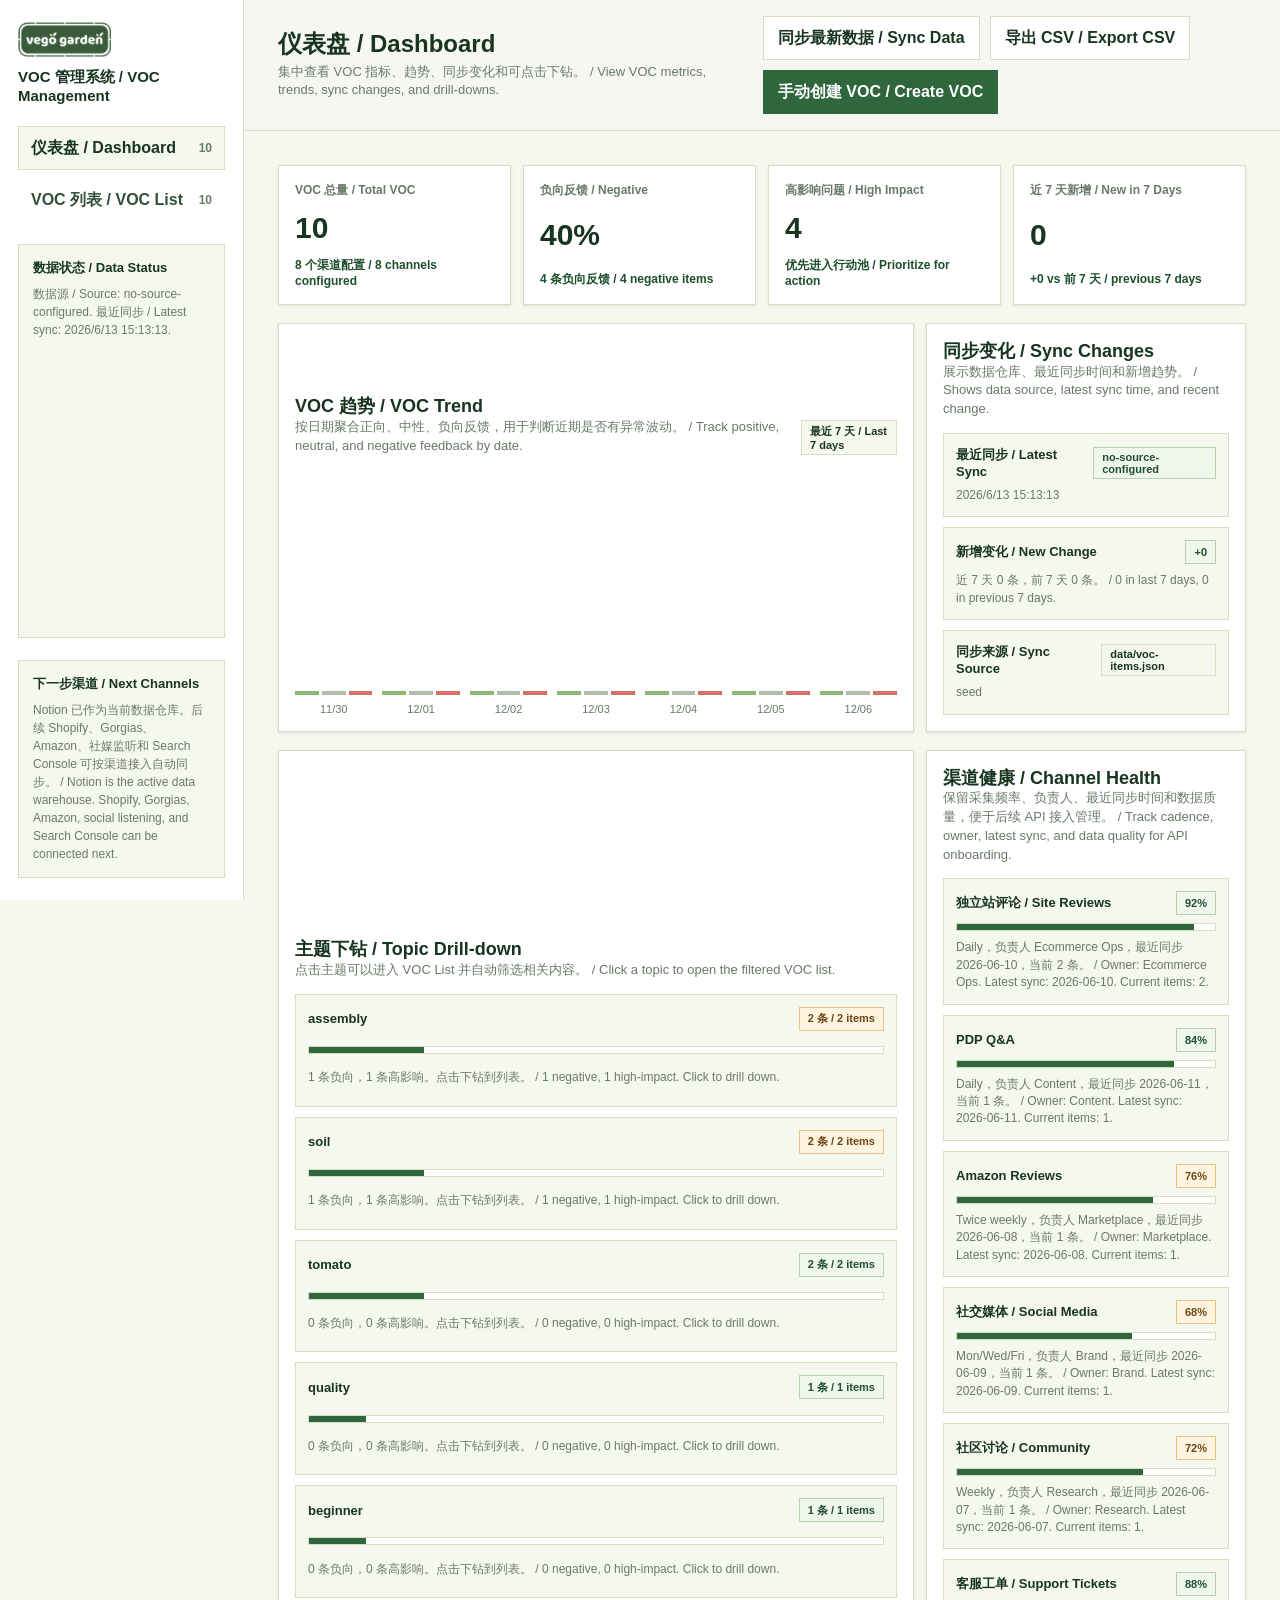
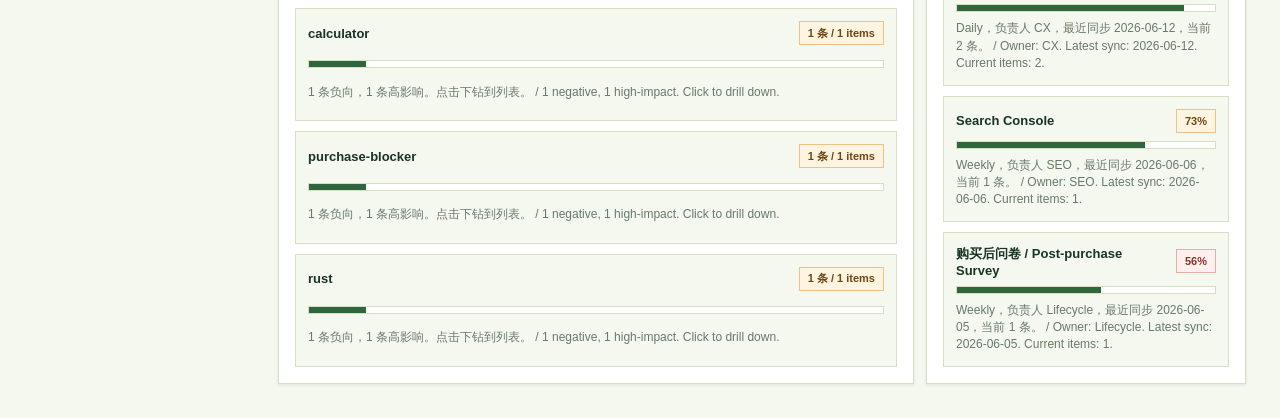
==== vego-voc-system.html @ fc0ae371 "Make VOC management page bilingual" ====
<!doctype html>
<html lang="zh-CN">
  <head>
    <meta charset="utf-8" />
    <meta name="viewport" content="width=device-width, initial-scale=1" />
    <title>VEGO VOC Management System</title>
    <style>
      :root {
        --bg: #f5f8ef;
        --surface: #ffffff;
        --surface-2: #f5f8ef;
        --ink: #17351f;
        --text: #31513a;
        --muted: #687a67;
        --line: #d9dec3;
        --green: #2f663b;
        --green-dark: #1e4f2d;
        --blue: #164d5d;
        --yellow: #ffd976;
        --red: #b84b3f;
        --orange: #ffad4f;
        --shadow-card: 0 1px 3px rgba(23, 53, 31, 0.1);
        --shadow-popover: 0 10px 24px rgba(23, 53, 31, 0.16);
        --focus: 0 0 0 3px rgba(47, 102, 59, 0.28);
      }

      * {
        box-sizing: border-box;
      }

      html {
        scroll-behavior: smooth;
      }

      body {
        margin: 0;
        background: var(--bg);
        color: var(--text);
        font-family: Manrope, Arial, "Helvetica Neue", sans-serif;
      }

      button,
      input,
      select,
      textarea {
        font: inherit;
      }

      button {
        cursor: pointer;
      }

      button:focus-visible,
      input:focus-visible,
      select:focus-visible,
      textarea:focus-visible {
        outline: none;
        box-shadow: var(--focus);
      }

      .app {
        min-height: 100vh;
        display: grid;
        grid-template-columns: 244px minmax(0, 1fr);
      }

      .sidebar {
        position: sticky;
        top: 0;
        height: 100vh;
        display: grid;
        grid-template-rows: auto auto 1fr auto;
        gap: 22px;
        padding: 22px 18px;
        background: var(--surface);
        border-right: 1px solid var(--line);
      }

      .brand {
        display: grid;
        gap: 10px;
      }

      .brand img {
        width: auto;
        max-width: 120px;
        height: auto;
        max-height: 36px;
      }

      .brand strong {
        color: var(--ink);
        font-size: 15px;
      }

      .nav {
        display: grid;
        gap: 8px;
      }

      .nav button {
        min-height: 44px;
        display: flex;
        align-items: center;
        justify-content: space-between;
        gap: 10px;
        padding: 0 12px;
        border: 1px solid transparent;
        background: transparent;
        color: var(--text);
        font-weight: 800;
        text-align: left;
        line-height: 1.2;
      }

      .nav button:hover,
      .nav button.active {
        border-color: var(--line);
        background: var(--surface-2);
        color: var(--ink);
      }

      .nav span {
        color: var(--muted);
        font-size: 12px;
      }

      .sidebar-note {
        padding: 14px;
        background: var(--surface-2);
        border: 1px solid var(--line);
      }

      .sidebar-note strong {
        display: block;
        margin-bottom: 8px;
        color: var(--ink);
        font-size: 13px;
      }

      .sidebar-note p {
        margin: 0;
        color: var(--muted);
        font-size: 12px;
        line-height: 1.5;
      }

      .main {
        min-width: 0;
        display: grid;
        grid-template-rows: auto 1fr;
      }

      .topbar {
        position: sticky;
        top: 0;
        z-index: 10;
        display: flex;
        align-items: center;
        justify-content: space-between;
        gap: 16px;
        padding: 16px clamp(18px, 3vw, 34px);
        background: rgba(246, 247, 242, 0.96);
        border-bottom: 1px solid var(--line);
      }

      .page-title {
        display: grid;
        gap: 4px;
      }

      h1,
      h2,
      h3,
      p {
        margin: 0;
      }

      h1 {
        color: var(--ink);
        font-size: 24px;
        line-height: 1.2;
      }

      h2 {
        color: var(--ink);
        font-size: 18px;
        line-height: 1.25;
      }

      h3 {
        color: var(--ink);
        font-size: 15px;
        line-height: 1.25;
      }

      .page-title p,
      .section-head p {
        color: var(--muted);
        font-size: 13px;
        line-height: 1.45;
      }

      .actions,
      .toolbar,
      .table-tools {
        display: flex;
        flex-wrap: wrap;
        align-items: center;
        gap: 10px;
      }

      .btn {
        min-height: 44px;
        padding: 0 14px;
        border: 1px solid var(--line);
        background: var(--surface);
        color: var(--ink);
        font-weight: 800;
        line-height: 1.2;
        text-align: center;
      }

      .btn.primary {
        border-color: var(--green);
        background: var(--green);
        color: #fff;
      }

      .btn.warn {
        border-color: #e2b453;
        background: var(--yellow);
        color: #3d3214;
      }

      .btn:hover {
        filter: brightness(0.98);
      }

      .btn:disabled {
        cursor: not-allowed;
        opacity: 0.58;
      }

      .content {
        min-width: 0;
        padding: clamp(18px, 3vw, 34px);
      }

      .view {
        display: none;
      }

      .view.active {
        display: grid;
        gap: 18px;
      }

      .section {
        display: grid;
        gap: 14px;
      }

      .section-head {
        display: flex;
        align-items: flex-end;
        justify-content: space-between;
        gap: 18px;
      }

      .metric-grid {
        display: grid;
        grid-template-columns: repeat(4, minmax(0, 1fr));
        gap: 12px;
      }

      .metric {
        min-height: 118px;
        display: grid;
        align-content: space-between;
        gap: 14px;
        padding: 16px;
        border: 1px solid var(--line);
        background: var(--surface);
        box-shadow: var(--shadow-card);
        text-align: left;
      }

      .metric:hover {
        border-color: #b7c9ad;
      }

      .metric span {
        color: var(--muted);
        font-size: 12px;
        font-weight: 800;
      }

      .metric strong {
        color: var(--ink);
        font-size: 30px;
        line-height: 1;
      }

      .metric em {
        color: var(--green-dark);
        font-size: 12px;
        font-style: normal;
        font-weight: 800;
      }

      .panel-grid {
        display: grid;
        grid-template-columns: minmax(0, 1.35fr) minmax(320px, 0.65fr);
        gap: 12px;
      }

      .panel,
      .table-panel,
      .form-panel {
        min-width: 0;
        border: 1px solid var(--line);
        background: var(--surface);
        box-shadow: var(--shadow-card);
      }

      .panel {
        display: grid;
        gap: 14px;
        padding: 16px;
      }

      .trend-chart {
        display: grid;
        grid-template-columns: repeat(7, minmax(0, 1fr));
        gap: 10px;
        align-items: end;
        min-height: 190px;
        padding-top: 8px;
      }

      .trend-day {
        display: grid;
        align-content: end;
        gap: 8px;
        min-width: 0;
      }

      .trend-bars {
        height: 132px;
        display: grid;
        grid-template-columns: repeat(3, minmax(0, 1fr));
        gap: 3px;
        align-items: end;
      }

      .trend-bars span {
        display: block;
        min-height: 4px;
        border: 1px solid rgba(0, 0, 0, 0.04);
      }

      .trend-bars .positive {
        background: #8dbc76;
      }

      .trend-bars .neutral {
        background: #b7c0b0;
      }

      .trend-bars .negative {
        background: #d77367;
      }

      .trend-day small {
        color: var(--muted);
        font-size: 11px;
        text-align: center;
      }

      .sync-list,
      .topic-list,
      .channel-list {
        display: grid;
        gap: 10px;
      }

      .list-row {
        display: grid;
        gap: 8px;
        width: 100%;
        padding: 12px;
        background: var(--surface-2);
        border: 1px solid var(--line);
        color: var(--text);
        text-align: left;
      }

      button.list-row:hover {
        border-color: #b9d2ae;
        background: #eef7ea;
      }

      .row-top {
        display: flex;
        align-items: center;
        justify-content: space-between;
        gap: 12px;
      }

      .row-top strong {
        color: var(--ink);
        font-size: 13px;
      }

      .list-row p {
        color: var(--muted);
        font-size: 12px;
        line-height: 1.45;
      }

      .bar {
        height: 8px;
        overflow: hidden;
        border: 1px solid var(--line);
        background: #fff;
      }

      .bar span {
        display: block;
        height: 100%;
        background: var(--green);
      }

      .badge,
      .tag {
        display: inline-flex;
        align-items: center;
        width: fit-content;
        min-height: 24px;
        padding: 3px 8px;
        border: 1px solid var(--line);
        background: var(--surface-2);
        color: var(--ink);
        font-size: 11px;
        font-weight: 800;
      }

      .badge.positive,
      .badge.good {
        border-color: #b9d2ae;
        background: #eff7eb;
        color: var(--green-dark);
      }

      .badge.neutral,
      .badge.medium {
        border-color: #d5d9ce;
        background: #f5f7f2;
        color: #526153;
      }

      .badge.negative,
      .badge.high,
      .badge.risk {
        border-color: #e1afa8;
        background: #fff0ed;
        color: #8b3028;
      }

      .badge.low {
        border-color: #bad3b4;
        background: #eff7eb;
        color: var(--green-dark);
      }

      .badge.warn {
        border-color: #edc286;
        background: #fff4df;
        color: #6c4614;
      }

      .filter-panel {
        display: grid;
        gap: 12px;
        padding: 14px;
        border: 1px solid var(--line);
        background: var(--surface);
        box-shadow: var(--shadow-card);
      }

      .filter-grid {
        display: grid;
        grid-template-columns: minmax(240px, 1.2fr) repeat(4, minmax(140px, 1fr));
        gap: 10px;
      }

      label {
        display: grid;
        gap: 6px;
        color: var(--ink);
        font-size: 12px;
        font-weight: 800;
      }

      input,
      select,
      textarea {
        width: 100%;
        min-height: 44px;
        padding: 9px 10px;
        border: 1px solid var(--line);
        background: var(--surface);
        color: var(--ink);
      }

      textarea {
        min-height: 110px;
        resize: vertical;
      }

      .table-panel {
        overflow: hidden;
      }

      .table-scroll {
        overflow-x: auto;
      }

      table {
        width: 100%;
        min-width: 1120px;
        border-collapse: collapse;
      }

      th,
      td {
        padding: 11px 12px;
        border-bottom: 1px solid var(--line);
        text-align: left;
        vertical-align: top;
        font-size: 13px;
      }

      th {
        position: sticky;
        top: 0;
        z-index: 1;
        background: var(--surface-2);
        color: var(--ink);
      }

      th button {
        min-height: 44px;
        padding: 0;
        border: 0;
        background: transparent;
        color: inherit;
        font-weight: 900;
        line-height: 1.2;
        text-align: left;
      }

      tbody tr:hover {
        background: #fbfcf8;
      }

      .quote-cell {
        max-width: 380px;
        line-height: 1.45;
      }

      .tag-list {
        display: flex;
        flex-wrap: wrap;
        gap: 5px;
      }

      .pagination {
        display: flex;
        justify-content: space-between;
        gap: 12px;
        padding: 12px;
        border-top: 1px solid var(--line);
      }

      .form-drawer {
        display: none;
      }

      .form-drawer.open {
        display: grid;
        gap: 12px;
      }

      .form-grid {
        display: grid;
        grid-template-columns: repeat(3, minmax(0, 1fr));
        gap: 10px;
      }

      .form-grid .wide {
        grid-column: 1 / -1;
      }

      .toast {
        position: fixed;
        right: 22px;
        bottom: 22px;
        z-index: 20;
        max-width: 360px;
        padding: 13px 15px;
        background: var(--ink);
        color: #fff;
        opacity: 0;
        pointer-events: none;
        transform: translateY(12px);
        transition: opacity 180ms ease, transform 180ms ease;
      }

      .toast.show {
        opacity: 1;
        transform: translateY(0);
      }

      @media (max-width: 1120px) {
        .app {
          grid-template-columns: 1fr;
        }

        .sidebar {
          position: static;
          height: auto;
          grid-template-rows: auto;
        }

        .nav {
          grid-template-columns: repeat(2, minmax(0, 1fr));
        }

        .metric-grid,
        .panel-grid,
        .filter-grid,
        .form-grid {
          grid-template-columns: repeat(2, minmax(0, 1fr));
        }
      }

      @media (max-width: 700px) {
        .topbar,
        .section-head,
        .pagination {
          align-items: stretch;
          flex-direction: column;
        }

        .metric-grid,
        .panel-grid,
        .filter-grid,
        .form-grid {
          grid-template-columns: 1fr;
        }

        .trend-chart {
          grid-template-columns: repeat(4, minmax(0, 1fr));
        }
      }

      @media (prefers-reduced-motion: reduce) {
        *,
        *::before,
        *::after {
          scroll-behavior: auto !important;
          transition-duration: 0.01ms !important;
          animation-duration: 0.01ms !important;
        }
      }
    </style>
  </head>
  <body>
    <main class="app">
      <aside class="sidebar" aria-label="VOC navigation">
        <div class="brand">
          <img src="assets/logo.png" alt="VEGO Garden" />
          <strong>VOC 管理系统 / VOC Management</strong>
        </div>
        <nav class="nav">
          <button class="active" type="button" data-route="dashboard">仪表盘 / Dashboard <span id="navDashboardCount">0</span></button>
          <button type="button" data-route="list">VOC 列表 / VOC List <span id="navListCount">0</span></button>
        </nav>
        <div class="sidebar-note">
          <strong>数据状态 / Data Status</strong>
          <p id="sideDataStatus">正在读取线上 VOC 数据库 / Loading live VOC database.</p>
        </div>
        <div class="sidebar-note">
          <strong>下一步渠道 / Next Channels</strong>
          <p>Notion 已作为当前数据仓库。后续 Shopify、Gorgias、Amazon、社媒监听和 Search Console 可按渠道接入自动同步。 / Notion is the active data warehouse. Shopify, Gorgias, Amazon, social listening, and Search Console can be connected next.</p>
        </div>
      </aside>

      <div class="main">
        <header class="topbar">
          <div class="page-title">
            <h1 id="pageTitle">Dashboard</h1>
            <p id="pageSubtitle">集中查看 VOC 指标、趋势、同步变化和可点击下钻。 / View VOC metrics, trends, sync changes, and drill-downs.</p>
          </div>
          <div class="actions">
            <button class="btn" id="refreshBtn" type="button">同步最新数据 / Sync Data</button>
            <button class="btn" id="exportBtn" type="button">导出 CSV / Export CSV</button>
            <button class="btn primary" id="openCreateBtn" type="button">手动创建 VOC / Create VOC</button>
          </div>
        </header>

        <div class="content">
          <section class="view active" id="dashboardView">
            <section class="section">
              <div class="metric-grid">
                <button class="metric" type="button" data-drill="all">
                  <span>VOC 总量 / Total VOC</span>
                  <strong id="metricTotal">0</strong>
                  <em id="metricTotalChange">同步中 / Syncing</em>
                </button>
                <button class="metric" type="button" data-drill="negative">
                  <span>负向反馈 / Negative</span>
                  <strong id="metricNegative">0%</strong>
                  <em id="metricNegativeChange">点击查看负向 VOC / Drill into negative items</em>
                </button>
                <button class="metric" type="button" data-drill="high">
                  <span>高影响问题 / High Impact</span>
                  <strong id="metricHigh">0</strong>
                  <em>优先进入行动池 / Prioritize for action</em>
                </button>
                <button class="metric" type="button" data-drill="new">
                  <span>近 7 天新增 / New in 7 Days</span>
                  <strong id="metricNew">0</strong>
                  <em id="metricNewChange">对比前 7 天 / vs previous 7 days</em>
                </button>
              </div>
            </section>

            <section class="section">
              <div class="panel-grid">
                <div class="panel">
                  <div class="section-head">
                    <div>
                      <h2>VOC 趋势 / VOC Trend</h2>
                      <p>按日期聚合正向、中性、负向反馈，用于判断近期是否有异常波动。 / Track positive, neutral, and negative feedback by date.</p>
                    </div>
                    <span class="badge" id="trendWindowLabel">最近 7 天 / Last 7 days</span>
                  </div>
                  <div class="trend-chart" id="trendChart"></div>
                </div>
                <div class="panel">
                  <div class="section-head">
                    <div>
                      <h2>同步变化 / Sync Changes</h2>
                      <p>展示数据仓库、最近同步时间和新增趋势。 / Shows data source, latest sync time, and recent change.</p>
                    </div>
                  </div>
                  <div class="sync-list" id="syncList"></div>
                </div>
              </div>
            </section>

            <section class="section">
              <div class="panel-grid">
                <div class="panel">
                  <div class="section-head">
                    <div>
                      <h2>主题下钻 / Topic Drill-down</h2>
                      <p>点击主题可以进入 VOC List 并自动筛选相关内容。 / Click a topic to open the filtered VOC list.</p>
                    </div>
                  </div>
                  <div class="topic-list" id="topicList"></div>
                </div>
                <div class="panel">
                  <div class="section-head">
                    <div>
                      <h2>渠道健康 / Channel Health</h2>
                      <p>保留采集频率、负责人、最近同步时间和数据质量，便于后续 API 接入管理。 / Track cadence, owner, latest sync, and data quality for API onboarding.</p>
                    </div>
                  </div>
                  <div class="channel-list" id="channelList"></div>
                </div>
              </div>
            </section>
          </section>

          <section class="view" id="listView">
            <section class="section">
              <div class="filter-panel">
                <div class="section-head">
                  <div>
                    <h2>VOC 信息列表 / VOC List</h2>
                    <p>默认按时间从新到旧排序。表头可排序，筛选和搜索会即时更新结果。 / Defaults to newest first. Table headers, filters, and search update results instantly.</p>
                  </div>
                  <div class="table-tools">
                    <button class="btn" id="clearFiltersBtn" type="button">清空筛选 / Clear Filters</button>
                    <button class="btn primary" id="openCreateBtnList" type="button">手动创建 VOC / Create VOC</button>
                  </div>
                </div>
                <div class="filter-grid">
                  <label>
                    搜索 / Search
                    <input id="searchInput" type="search" placeholder="搜索标题、原声、标签、建议动作 / Search title, quote, tags, action" />
                  </label>
                  <label>
                    渠道 / Channel
                    <select id="sourceFilter"></select>
                  </label>
                  <label>
                    情绪 / Sentiment
                    <select id="sentimentFilter">
                      <option value="all">全部情绪 / All sentiment</option>
                      <option value="positive">正向 / Positive</option>
                      <option value="neutral">中性 / Neutral</option>
                      <option value="negative">负向 / Negative</option>
                    </select>
                  </label>
                  <label>
                    影响 / Impact
                    <select id="impactFilter">
                      <option value="all">全部影响 / All impact</option>
                      <option value="high">高 / High</option>
                      <option value="medium">中 / Medium</option>
                      <option value="low">低 / Low</option>
                    </select>
                  </label>
                  <label>
                    标签 / Tag
                    <select id="tagFilter">
                      <option value="all">全部标签 / All tags</option>
                    </select>
                  </label>
                </div>
              </div>
            </section>

            <section class="form-drawer" id="createDrawer">
              <form class="form-panel panel" id="createForm">
                <div class="section-head">
                  <div>
                    <h2>手动创建 VOC / Create VOC</h2>
                    <p>用于补充客服口头反馈、线下活动观察或暂未接 API 的渠道。当前会先保存在浏览器列表中。 / Use this for support notes, offline observations, or channels without APIs. Items are saved locally first.</p>
                  </div>
                  <button class="btn" id="closeCreateBtn" type="button">收起 / Collapse</button>
                </div>
                <div class="form-grid">
                  <label>
                    标题 / Title
                    <input id="manualTitle" required placeholder="例如：土壤用量不清楚 / Soil volume is unclear" />
                  </label>
                  <label>
                    渠道 / Channel
                    <select id="manualSource" required></select>
                  </label>
                  <label>
                    日期 / Date
                    <input id="manualDate" type="date" required />
                  </label>
                  <label>
                    情绪 / Sentiment
                    <select id="manualSentiment" required>
                      <option value="negative">负向 / Negative</option>
                      <option value="neutral">中性 / Neutral</option>
                      <option value="positive">正向 / Positive</option>
                    </select>
                  </label>
                  <label>
                    影响 / Impact
                    <select id="manualImpact" required>
                      <option value="high">高 / High</option>
                      <option value="medium">中 / Medium</option>
                      <option value="low">低 / Low</option>
                    </select>
                  </label>
                  <label>
                    标签 / Tags
                    <input id="manualTags" required placeholder="soil, calculator, purchase-blocker" />
                  </label>
                  <label class="wide">
                    用户原声 / User Voice
                    <textarea id="manualQuote" required placeholder="粘贴或概括一条 VOC / Paste or summarize one VOC"></textarea>
                  </label>
                  <label class="wide">
                    建议动作 / Recommended Action
                    <input id="manualAction" placeholder="例如：在 PDP 增加土壤袋数计算器 / Add soil bag calculator to PDP" />
                  </label>
                </div>
                <div class="actions">
                  <button class="btn primary" type="submit">保存 VOC / Save VOC</button>
                </div>
              </form>
            </section>

            <section class="table-panel">
              <div class="table-scroll">
                <table>
                  <thead>
                    <tr>
                      <th><button type="button" data-sort="date">日期 / Date <span id="sortDate"></span></button></th>
                      <th><button type="button" data-sort="source">渠道 / Channel <span id="sortSource"></span></button></th>
                      <th><button type="button" data-sort="sentiment">情绪 / Sentiment <span id="sortSentiment"></span></button></th>
                      <th><button type="button" data-sort="impact">影响 / Impact <span id="sortImpact"></span></button></th>
                      <th><button type="button" data-sort="title">标题 / Title <span id="sortTitle"></span></button></th>
                      <th>用户原声 / User Voice</th>
                      <th>标签 / Tags</th>
                      <th>建议动作 / Recommended Action</th>
                    </tr>
                  </thead>
                  <tbody id="vocTableBody"></tbody>
                </table>
              </div>
              <div class="pagination">
                <span id="tableSummary">0 条 VOC</span>
                <div class="actions">
                  <button class="btn" id="prevPageBtn" type="button">上一页 / Previous</button>
                  <button class="btn" id="nextPageBtn" type="button">下一页 / Next</button>
                </div>
              </div>
            </section>
          </section>
        </div>
      </div>
    </main>

    <div class="toast" id="toast" role="status" aria-live="polite"></div>

    <script>
      const sourceConfig = [
        { id: "site-reviews", name: "独立站评论 / Site Reviews", type: "Owned", cadence: "Daily", owner: "Ecommerce Ops", quality: 92 },
        { id: "site-qa", name: "PDP Q&A", type: "Owned", cadence: "Daily", owner: "Content", quality: 84 },
        { id: "amazon", name: "Amazon Reviews", type: "Marketplace", cadence: "Twice weekly", owner: "Marketplace", quality: 76 },
        { id: "social", name: "社交媒体 / Social Media", type: "Social", cadence: "Mon/Wed/Fri", owner: "Brand", quality: 68 },
        { id: "community", name: "社区讨论 / Community", type: "Social", cadence: "Weekly", owner: "Research", quality: 72 },
        { id: "support", name: "客服工单 / Support Tickets", type: "Support", cadence: "Daily", owner: "CX", quality: 88 },
        { id: "search-console", name: "Search Console", type: "Search", cadence: "Weekly", owner: "SEO", quality: 73 },
        { id: "post-purchase", name: "购买后问卷 / Post-purchase Survey", type: "Owned", cadence: "Weekly", owner: "Lifecycle", quality: 56 },
      ];

      const defaultVoices = [
        {
          source: "site-reviews",
          sentiment: "positive",
          impact: "medium",
          tags: ["assembly", "quality", "beginner"],
          title: "First raised bed felt approachable",
          quote: "I was nervous about assembling a metal bed, but the panels lined up well and it felt like a good first vegetable garden kit.",
          date: "2026-06-10",
          recommendedAction: "Use this as confidence-building PDP proof."
        },
        {
          source: "site-qa",
          sentiment: "negative",
          impact: "high",
          tags: ["soil", "calculator", "purchase-blocker"],
          title: "Soil volume unclear before checkout",
          quote: "How many bags of soil do I need for the 9-in-1 rectangle? I do not want to buy the bed and then guess at the garden center.",
          date: "2026-06-11",
          recommendedAction: "Add soil volume calculator to PDP."
        },
      ];

      const state = {
        route: "dashboard",
        voices: loadStoredVoices(),
        dataMeta: { mode: "sample", generatedAt: null, sources: [], endpoint: "" },
        filters: { search: "", source: "all", sentiment: "all", impact: "all", tag: "all" },
        sort: { key: "date", direction: "desc" },
        page: 1,
        pageSize: 12,
      };

      function $(id) {
        return document.getElementById(id);
      }

      function loadStoredVoices() {
        try {
          const stored = localStorage.getItem("vegoVocManualItems");
          const manualItems = stored ? JSON.parse(stored) : [];
          return [...manualItems, ...defaultVoices];
        } catch {
          return defaultVoices;
        }
      }

      function saveManualItems(items) {
        localStorage.setItem("vegoVocManualItems", JSON.stringify(items));
      }

      async function loadRuntimeConfig() {
        try {
          const response = await fetch(`data/runtime-config.json?ts=${Date.now()}`, { cache: "no-store" });
          if (!response.ok) return {};
          return response.json();
        } catch {
          return {};
        }
      }

      function normalizeVoice(voice) {
        const source = sourceConfig.some((item) => item.id === voice.source) ? voice.source : "community";
        const sentiment = ["positive", "neutral", "negative"].includes(voice.sentiment) ? voice.sentiment : "neutral";
        const impact = ["low", "medium", "high"].includes(voice.impact) ? voice.impact : sentiment === "negative" ? "high" : "medium";
        return {
          source,
          sentiment,
          impact,
          tags: Array.isArray(voice.tags) && voice.tags.length ? voice.tags : ["unclassified"],
          title: voice.title || "VOC item",
          quote: voice.quote || voice.text || voice.comment || "",
          date: String(voice.date || new Date().toISOString().slice(0, 10)).slice(0, 10),
          sourceUrl: voice.sourceUrl || "",
          status: voice.status || "new",
          recommendedAction: voice.recommendedAction || "",
          manual: Boolean(voice.manual),
        };
      }

      async function loadRemoteVocData({ silent = false } = {}) {
        const config = await loadRuntimeConfig();
        const endpoints = [config.vocApiEndpoint || "/api/notion-voc", "data/voc-items.json"].filter(Boolean);
        let response;
        let endpoint;
        let lastError;

        for (const candidate of endpoints) {
          try {
            const separator = candidate.includes("?") ? "&" : "?";
            response = await fetch(`${candidate}${separator}ts=${Date.now()}`, { cache: "no-store" });
            if (response.ok) {
              endpoint = candidate;
              break;
            }
            lastError = new Error(`VOC data request failed: ${response.status}`);
          } catch (error) {
            lastError = error;
          }
        }

        if (!response || !response.ok) throw lastError || new Error("VOC data request failed.");
        const payload = await response.json();
        const remoteItems = Array.isArray(payload) ? payload : payload.items;
        if (!Array.isArray(remoteItems)) throw new Error("VOC payload has no items.");

        const manualItems = getManualItems();
        state.voices = [...manualItems, ...remoteItems.map(normalizeVoice).filter((voice) => voice.quote)];
        state.dataMeta = {
          mode: payload.mode || "notion-api",
          generatedAt: payload.generatedAt || new Date().toISOString(),
          sources: Array.isArray(payload.sources) ? payload.sources : [],
          endpoint,
        };
        renderAll();
        if (!silent) showToast(`已同步 ${state.voices.length} 条 VOC / Synced ${state.voices.length} VOC items.`);
      }

      function getManualItems() {
        try {
          return JSON.parse(localStorage.getItem("vegoVocManualItems") || "[]").map(normalizeVoice);
        } catch {
          return [];
        }
      }

      function sourceById(id) {
        return sourceConfig.find((source) => source.id === id) || { id, name: id, type: "Other", cadence: "Manual", owner: "Unassigned", quality: 50 };
      }

      function titleCase(value) {
        return String(value || "").charAt(0).toUpperCase() + String(value || "").slice(1);
      }

      function formatDate(value) {
        if (!value) return "";
        const date = new Date(`${value}T00:00:00`);
        if (Number.isNaN(date.getTime())) return value;
        return date.toLocaleDateString("zh-CN", { month: "2-digit", day: "2-digit" });
      }

      function daysAgo(days) {
        const date = new Date();
        date.setDate(date.getDate() - days);
        return date.toISOString().slice(0, 10);
      }

      function showToast(message) {
        const toast = $("toast");
        toast.textContent = message;
        toast.classList.add("show");
        window.setTimeout(() => toast.classList.remove("show"), 2600);
      }

      function setRoute(route) {
        state.route = route;
        document.querySelectorAll(".view").forEach((view) => view.classList.remove("active"));
        document.querySelectorAll(".nav button").forEach((button) => button.classList.toggle("active", button.dataset.route === route));
        $(`${route}View`).classList.add("active");
        $("pageTitle").textContent = route === "dashboard" ? "仪表盘 / Dashboard" : "VOC 列表 / VOC List";
        $("pageSubtitle").textContent = route === "dashboard"
          ? "集中查看 VOC 指标、趋势、同步变化和可点击下钻。 / View VOC metrics, trends, sync changes, and drill-downs."
          : "收录所有 VOC 信息，支持筛选、排序、搜索和手动创建。 / Review all VOC items with filters, sorting, search, and manual creation.";
        window.location.hash = route;
      }

      function filteredVoices() {
        const term = state.filters.search.trim().toLowerCase();
        return state.voices.filter((voice) => {
          const source = sourceById(voice.source);
          const text = `${voice.date} ${voice.title} ${voice.quote} ${voice.tags.join(" ")} ${source.name} ${voice.recommendedAction}`.toLowerCase();
          return (!term || text.includes(term))
            && (state.filters.source === "all" || voice.source === state.filters.source)
            && (state.filters.sentiment === "all" || voice.sentiment === state.filters.sentiment)
            && (state.filters.impact === "all" || voice.impact === state.filters.impact)
            && (state.filters.tag === "all" || voice.tags.includes(state.filters.tag));
        });
      }

      function sortedVoices(items) {
        const direction = state.sort.direction === "asc" ? 1 : -1;
        return [...items].sort((a, b) => {
          const key = state.sort.key;
          const aValue = key === "source" ? sourceById(a.source).name : a[key] || "";
          const bValue = key === "source" ? sourceById(b.source).name : b[key] || "";
          return String(aValue).localeCompare(String(bValue)) * direction;
        });
      }

      function getTagCounts(items = state.voices) {
        const counts = new Map();
        items.forEach((voice) => voice.tags.forEach((tag) => counts.set(tag, (counts.get(tag) || 0) + 1)));
        return [...counts.entries()].sort((a, b) => b[1] - a[1]);
      }

      function getDateRangeCounts() {
        const today = daysAgo(0);
        const last7Start = daysAgo(6);
        const previousStart = daysAgo(13);
        const last7 = state.voices.filter((voice) => voice.date >= last7Start && voice.date <= today).length;
        const previous7 = state.voices.filter((voice) => voice.date >= previousStart && voice.date < last7Start).length;
        return { last7, previous7, delta: last7 - previous7 };
      }

      function renderMetrics() {
        const total = state.voices.length;
        const negative = state.voices.filter((voice) => voice.sentiment === "negative").length;
        const high = state.voices.filter((voice) => voice.impact === "high").length;
        const { last7, previous7, delta } = getDateRangeCounts();
        const negativeRate = Math.round((negative / Math.max(1, total)) * 100);

        $("metricTotal").textContent = total;
        $("metricTotalChange").textContent = `${sourceConfig.length} 个渠道配置 / ${sourceConfig.length} channels configured`;
        $("metricNegative").textContent = `${negativeRate}%`;
        $("metricNegativeChange").textContent = `${negative} 条负向反馈 / ${negative} negative items`;
        $("metricHigh").textContent = high;
        $("metricNew").textContent = last7;
        $("metricNewChange").textContent = `${delta >= 0 ? "+" : ""}${delta} vs 前 7 天 / previous 7 days`;
        $("navDashboardCount").textContent = total;
        $("navListCount").textContent = total;
      }

      function renderTrendChart() {
        const days = Array.from({ length: 7 }, (_, index) => daysAgo(6 - index));
        const max = Math.max(1, ...days.map((day) => state.voices.filter((voice) => voice.date === day).length));
        $("trendChart").innerHTML = days.map((day) => {
          const voices = state.voices.filter((voice) => voice.date === day);
          const positive = voices.filter((voice) => voice.sentiment === "positive").length;
          const neutral = voices.filter((voice) => voice.sentiment === "neutral").length;
          const negative = voices.filter((voice) => voice.sentiment === "negative").length;
          const height = (count) => `${Math.max(count ? 8 : 0, Math.round((count / max) * 122))}px`;
          return `
            <div class="trend-day" title="${day}: ${voices.length} 条 / ${voices.length} items">
              <div class="trend-bars">
                <span class="positive" style="height:${height(positive)}"></span>
                <span class="neutral" style="height:${height(neutral)}"></span>
                <span class="negative" style="height:${height(negative)}"></span>
              </div>
              <small>${formatDate(day)}</small>
            </div>
          `;
        }).join("");
      }

      function renderSyncList() {
        const generated = state.dataMeta.generatedAt ? new Date(state.dataMeta.generatedAt).toLocaleString("zh-CN") : "尚未同步 / Not synced";
        const sourceLabel = state.dataMeta.mode === "notion-api" ? "Notion VOC Database" : state.dataMeta.mode;
        const { last7, previous7, delta } = getDateRangeCounts();
        $("sideDataStatus").textContent = `数据源 / Source: ${sourceLabel}. 最近同步 / Latest sync: ${generated}.`;
        $("syncList").innerHTML = `
          <div class="list-row">
            <div class="row-top"><strong>最近同步 / Latest Sync</strong><span class="badge good">${sourceLabel}</span></div>
            <p>${generated}</p>
          </div>
          <div class="list-row">
            <div class="row-top"><strong>新增变化 / New Change</strong><span class="badge ${delta >= 0 ? "good" : "warn"}">${delta >= 0 ? "+" : ""}${delta}</span></div>
            <p>近 7 天 ${last7} 条，前 7 天 ${previous7} 条。 / ${last7} in last 7 days, ${previous7} in previous 7 days.</p>
          </div>
          <div class="list-row">
            <div class="row-top"><strong>同步来源 / Sync Source</strong><span class="badge">${state.dataMeta.endpoint || "fallback"}</span></div>
            <p>${state.dataMeta.sources.length ? state.dataMeta.sources.join(", ") : "当前从线上 API 或本地 JSON 回退读取。 / Reading from live API or local JSON fallback."}</p>
          </div>
        `;
      }

      function renderTopics() {
        const topTags = getTagCounts().slice(0, 8);
        $("topicList").innerHTML = topTags.map(([tag, count]) => {
          const related = state.voices.filter((voice) => voice.tags.includes(tag));
          const negative = related.filter((voice) => voice.sentiment === "negative").length;
          const high = related.filter((voice) => voice.impact === "high").length;
          const percent = Math.round((count / Math.max(1, state.voices.length)) * 100);
          return `
            <button class="list-row" type="button" data-topic="${tag}">
              <div class="row-top">
                <strong>${tag}</strong>
                <span class="badge ${negative ? "warn" : "good"}">${count} 条 / ${count} items</span>
              </div>
              <div class="bar"><span style="width:${Math.max(8, percent)}%"></span></div>
              <p>${negative} 条负向，${high} 条高影响。点击下钻到列表。 / ${negative} negative, ${high} high-impact. Click to drill down.</p>
            </button>
          `;
        }).join("") || `<div class="list-row"><p>暂无主题数据。 / No topic data yet.</p></div>`;
      }

      function renderChannels() {
        $("channelList").innerHTML = sourceConfig.map((source) => {
          const items = state.voices.filter((voice) => voice.source === source.id);
          const lastDate = items.map((item) => item.date).sort().at(-1) || "暂无 / None";
          return `
            <button class="list-row" type="button" data-source="${source.id}">
              <div class="row-top">
                <strong>${source.name}</strong>
                <span class="badge ${source.quality >= 80 ? "good" : source.quality >= 65 ? "warn" : "risk"}">${source.quality}%</span>
              </div>
              <div class="bar"><span style="width:${source.quality}%"></span></div>
              <p>${source.cadence}，负责人 ${source.owner}，最近同步 ${lastDate}，当前 ${items.length} 条。 / Owner: ${source.owner}. Latest sync: ${lastDate}. Current items: ${items.length}.</p>
            </button>
          `;
        }).join("");
      }

      function renderFilterOptions() {
        const sourceOptions = sourceConfig.map((source) => `<option value="${source.id}">${source.name}</option>`).join("");
        $("sourceFilter").innerHTML = `<option value="all">全部渠道 / All channels</option>${sourceOptions}`;
        $("manualSource").innerHTML = sourceOptions;
        const tagOptions = getTagCounts().map(([tag]) => `<option value="${tag}">${tag}</option>`).join("");
        $("tagFilter").innerHTML = `<option value="all">全部标签 / All tags</option>${tagOptions}`;
      }

      function renderSortIndicators() {
        ["Date", "Source", "Sentiment", "Impact", "Title"].forEach((name) => {
          $(`sort${name}`).textContent = "";
        });
        const id = `sort${state.sort.key.charAt(0).toUpperCase()}${state.sort.key.slice(1)}`;
        if ($(id)) $(id).textContent = state.sort.direction === "asc" ? "↑" : "↓";
      }

      function renderTable() {
        const filtered = sortedVoices(filteredVoices());
        const totalPages = Math.max(1, Math.ceil(filtered.length / state.pageSize));
        state.page = Math.min(state.page, totalPages);
        const start = (state.page - 1) * state.pageSize;
        const pageItems = filtered.slice(start, start + state.pageSize);
        $("vocTableBody").innerHTML = pageItems.map((voice) => {
          const source = sourceById(voice.source);
          return `
            <tr>
              <td>${voice.date}</td>
              <td><strong>${source.name}</strong><br><span class="tag">${source.type}</span></td>
              <td><span class="badge ${voice.sentiment}">${titleCase(voice.sentiment)}</span></td>
              <td><span class="badge ${voice.impact}">${titleCase(voice.impact)}</span></td>
              <td><strong>${voice.title}</strong></td>
              <td class="quote-cell">${voice.quote}</td>
              <td><div class="tag-list">${voice.tags.map((tag) => `<span class="tag">${tag}</span>`).join("")}</div></td>
              <td>${voice.recommendedAction || "待补充 / To be added"}</td>
            </tr>
          `;
        }).join("") || `<tr><td colspan="8">没有符合筛选条件的 VOC。 / No VOC items match the current filters.</td></tr>`;
        $("tableSummary").textContent = `${filtered.length} 条 VOC / ${filtered.length} VOC items, 第 ${state.page} / ${totalPages} 页 / page ${state.page} of ${totalPages}`;
        $("prevPageBtn").disabled = state.page <= 1;
        $("nextPageBtn").disabled = state.page >= totalPages;
        renderSortIndicators();
      }

      function renderAll() {
        renderFilterOptions();
        renderMetrics();
        renderTrendChart();
        renderSyncList();
        renderTopics();
        renderChannels();
        renderTable();
      }

      function drillToList(filterPatch) {
        state.filters = { ...state.filters, ...filterPatch };
        state.page = 1;
        syncFilterControls();
        setRoute("list");
        renderTable();
      }

      function syncFilterControls() {
        $("searchInput").value = state.filters.search;
        $("sourceFilter").value = state.filters.source;
        $("sentimentFilter").value = state.filters.sentiment;
        $("impactFilter").value = state.filters.impact;
        $("tagFilter").value = state.filters.tag;
      }

      function exportCsv() {
        const rows = [
          ["date", "source", "sentiment", "impact", "tags", "title", "quote", "recommended_action"],
          ...sortedVoices(filteredVoices()).map((voice) => [
            voice.date,
            sourceById(voice.source).name,
            voice.sentiment,
            voice.impact,
            voice.tags.join("|"),
            voice.title,
            voice.quote,
            voice.recommendedAction,
          ]),
        ];
        const csv = rows.map((row) => row.map((cell) => `"${String(cell || "").replaceAll('"', '""')}"`).join(",")).join("\n");
        const blob = new Blob([csv], { type: "text/csv;charset=utf-8" });
        const url = URL.createObjectURL(blob);
        const link = document.createElement("a");
        link.href = url;
        link.download = "vego-voc-list.csv";
        link.click();
        URL.revokeObjectURL(url);
      }

      function bindEvents() {
        document.querySelectorAll(".nav button").forEach((button) => {
          button.addEventListener("click", () => setRoute(button.dataset.route));
        });
        document.querySelectorAll(".metric").forEach((button) => {
          button.addEventListener("click", () => {
            const drill = button.dataset.drill;
            if (drill === "negative") drillToList({ sentiment: "negative", impact: "all", tag: "all", source: "all", search: "" });
            if (drill === "high") drillToList({ impact: "high", sentiment: "all", tag: "all", source: "all", search: "" });
            if (drill === "new") drillToList({ search: daysAgo(0), sentiment: "all", impact: "all", tag: "all", source: "all" });
            if (drill === "all") drillToList({ search: "", sentiment: "all", impact: "all", tag: "all", source: "all" });
          });
        });
        $("topicList").addEventListener("click", (event) => {
          const row = event.target.closest("[data-topic]");
          if (row) drillToList({ tag: row.dataset.topic, search: "", source: "all", sentiment: "all", impact: "all" });
        });
        $("channelList").addEventListener("click", (event) => {
          const row = event.target.closest("[data-source]");
          if (row) drillToList({ source: row.dataset.source, search: "", sentiment: "all", impact: "all", tag: "all" });
        });
        ["searchInput", "sourceFilter", "sentimentFilter", "impactFilter", "tagFilter"].forEach((id) => {
          $(id).addEventListener("input", () => {
            state.filters.search = $("searchInput").value;
            state.filters.source = $("sourceFilter").value;
            state.filters.sentiment = $("sentimentFilter").value;
            state.filters.impact = $("impactFilter").value;
            state.filters.tag = $("tagFilter").value;
            state.page = 1;
            renderTable();
          });
        });
        document.querySelectorAll("th button[data-sort]").forEach((button) => {
          button.addEventListener("click", () => {
            const key = button.dataset.sort;
            state.sort.direction = state.sort.key === key && state.sort.direction === "desc" ? "asc" : "desc";
            state.sort.key = key;
            renderTable();
          });
        });
        $("prevPageBtn").addEventListener("click", () => {
          state.page = Math.max(1, state.page - 1);
          renderTable();
        });
        $("nextPageBtn").addEventListener("click", () => {
          state.page += 1;
          renderTable();
        });
        $("clearFiltersBtn").addEventListener("click", () => {
          state.filters = { search: "", source: "all", sentiment: "all", impact: "all", tag: "all" };
          state.page = 1;
          syncFilterControls();
          renderTable();
        });
        $("refreshBtn").addEventListener("click", () => loadRemoteVocData().catch((error) => showToast(error.message)));
        $("exportBtn").addEventListener("click", exportCsv);
        ["openCreateBtn", "openCreateBtnList"].forEach((id) => {
          $(id).addEventListener("click", () => {
            $("createDrawer").classList.add("open");
            setRoute("list");
            $("manualDate").value = new Date().toISOString().slice(0, 10);
          });
        });
        $("closeCreateBtn").addEventListener("click", () => $("createDrawer").classList.remove("open"));
        $("createForm").addEventListener("submit", (event) => {
          event.preventDefault();
          const item = normalizeVoice({
            source: $("manualSource").value,
            sentiment: $("manualSentiment").value,
            impact: $("manualImpact").value,
            tags: $("manualTags").value.split(",").map((tag) => tag.trim()).filter(Boolean),
            title: $("manualTitle").value.trim(),
            quote: $("manualQuote").value.trim(),
            date: $("manualDate").value,
            recommendedAction: $("manualAction").value.trim(),
            manual: true,
          });
          const manualItems = [item, ...getManualItems()];
          saveManualItems(manualItems);
          state.voices = [item, ...state.voices];
          event.target.reset();
          $("createDrawer").classList.remove("open");
          renderAll();
          showToast("VOC 已创建在当前列表中 / VOC created in the current list.");
        });
      }

      renderFilterOptions();
      bindEvents();
      syncFilterControls();
      renderAll();
      setRoute((window.location.hash || "#dashboard").replace("#", "") === "list" ? "list" : "dashboard");
      loadRemoteVocData({ silent: true }).catch(() => {
        renderAll();
        showToast("线上数据暂不可用，已显示本地数据 / Live data unavailable, showing local data.");
      });
    </script>
  </body>
</html>
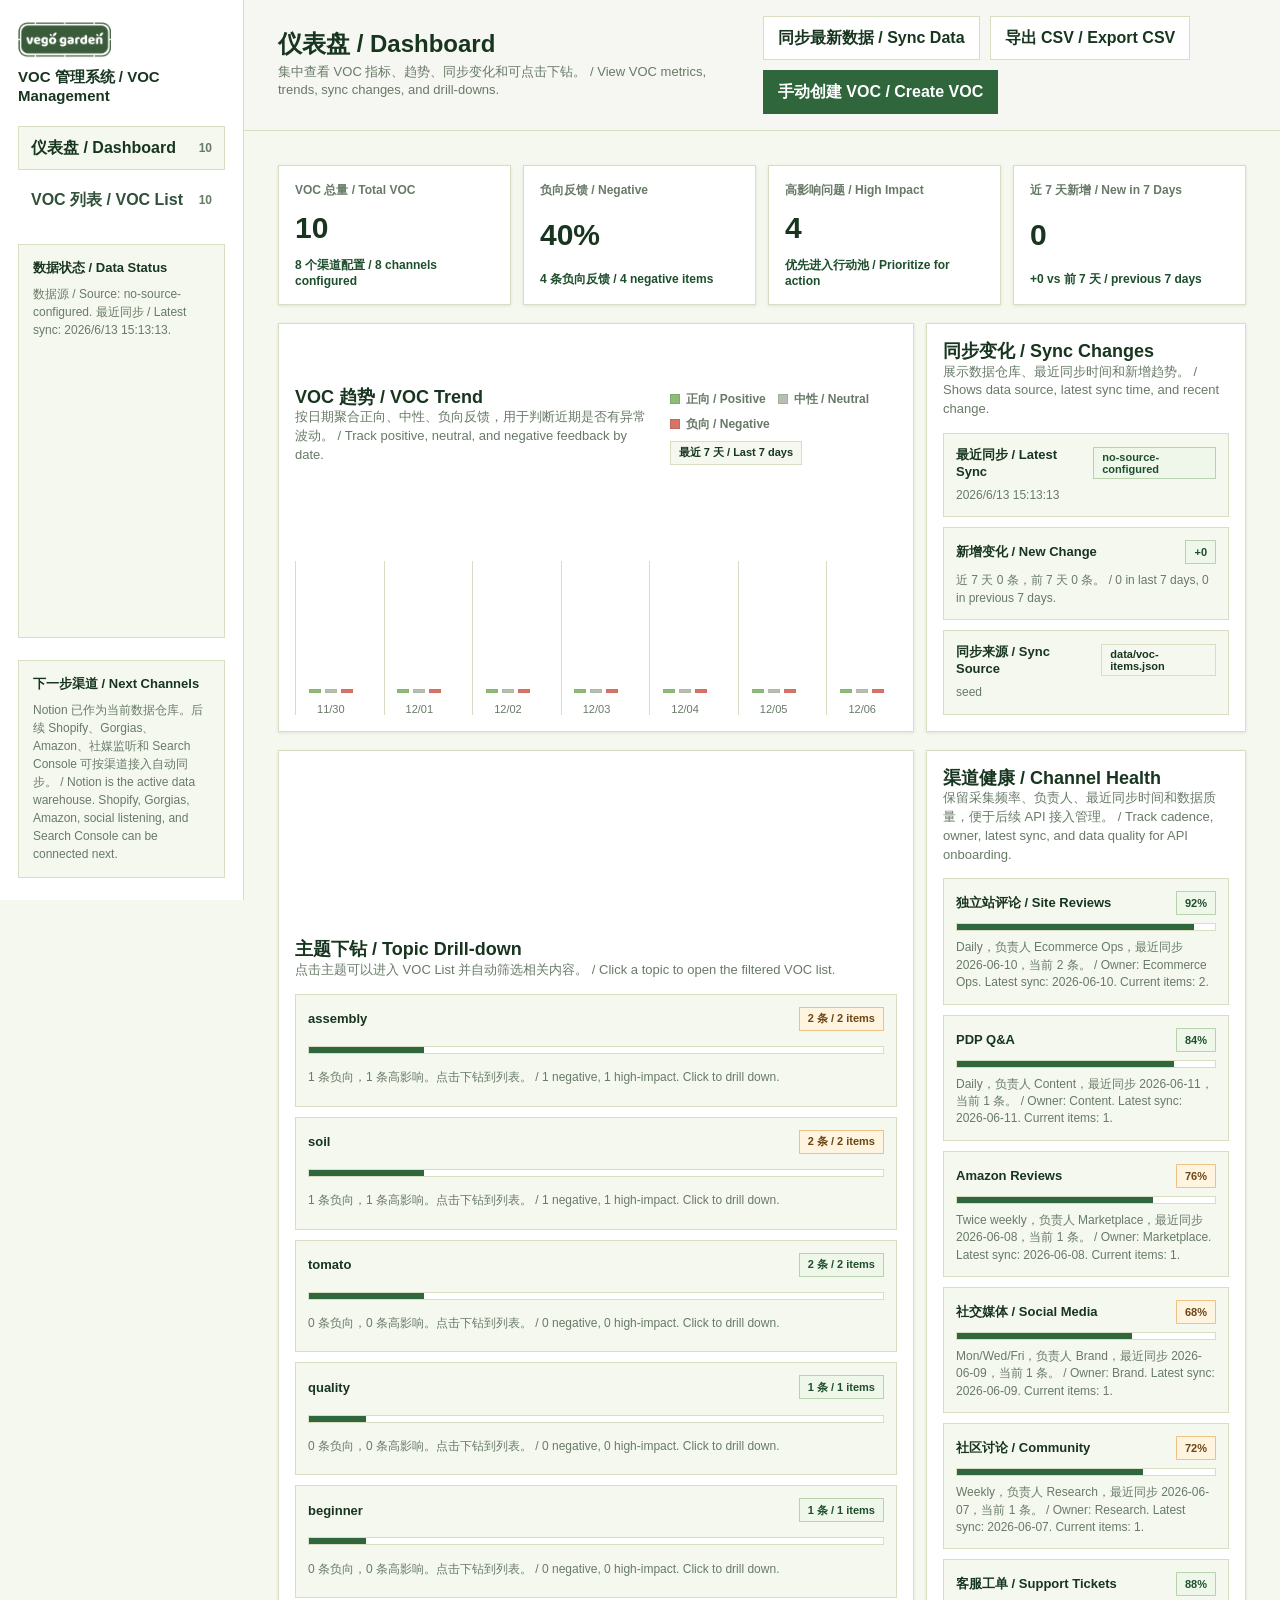
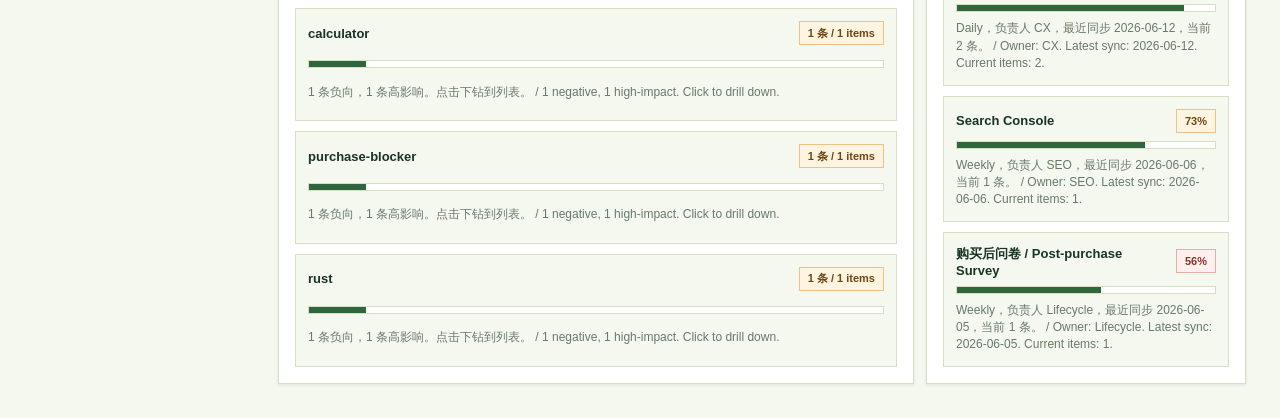
==== commit 99e52be9: "Clarify VOC trend chart legend" ====
--- a/vego-voc-system.html
+++ b/vego-voc-system.html
@@ -333,7 +333,8 @@
       .trend-chart {
         display: grid;
         grid-template-columns: repeat(7, minmax(0, 1fr));
-        gap: 10px;
+        column-gap: 18px;
+        row-gap: 12px;
         align-items: end;
         min-height: 190px;
         padding-top: 8px;
@@ -342,16 +343,21 @@
       .trend-day {
         display: grid;
         align-content: end;
-        gap: 8px;
+        justify-items: center;
+        gap: 10px;
         min-width: 0;
+        padding: 0 8px;
+        border-left: 1px solid var(--line);
       }
 
       .trend-bars {
         height: 132px;
-        display: grid;
-        grid-template-columns: repeat(3, minmax(0, 1fr));
-        gap: 3px;
+        width: 44px;
+        display: grid;
+        grid-template-columns: repeat(3, 12px);
+        gap: 4px;
         align-items: end;
+        justify-content: center;
       }
 
       .trend-bars span {
@@ -376,6 +382,40 @@
         color: var(--muted);
         font-size: 11px;
         text-align: center;
+      }
+
+      .trend-legend {
+        display: flex;
+        flex-wrap: wrap;
+        align-items: center;
+        gap: 8px 12px;
+      }
+
+      .legend-item {
+        display: inline-flex;
+        align-items: center;
+        gap: 6px;
+        color: var(--muted);
+        font-size: 12px;
+        font-weight: 800;
+      }
+
+      .legend-dot {
+        width: 10px;
+        height: 10px;
+        border: 1px solid rgba(23, 53, 31, 0.12);
+      }
+
+      .legend-dot.positive {
+        background: #8dbc76;
+      }
+
+      .legend-dot.neutral {
+        background: #b7c0b0;
+      }
+
+      .legend-dot.negative {
+        background: #d77367;
       }
 
       .sync-list,
@@ -746,7 +786,12 @@
                       <h2>VOC 趋势 / VOC Trend</h2>
                       <p>按日期聚合正向、中性、负向反馈，用于判断近期是否有异常波动。 / Track positive, neutral, and negative feedback by date.</p>
                     </div>
-                    <span class="badge" id="trendWindowLabel">最近 7 天 / Last 7 days</span>
+                    <div class="trend-legend" aria-label="VOC trend legend">
+                      <span class="legend-item"><span class="legend-dot positive"></span>正向 / Positive</span>
+                      <span class="legend-item"><span class="legend-dot neutral"></span>中性 / Neutral</span>
+                      <span class="legend-item"><span class="legend-dot negative"></span>负向 / Negative</span>
+                      <span class="badge" id="trendWindowLabel">最近 7 天 / Last 7 days</span>
+                    </div>
                   </div>
                   <div class="trend-chart" id="trendChart"></div>
                 </div>
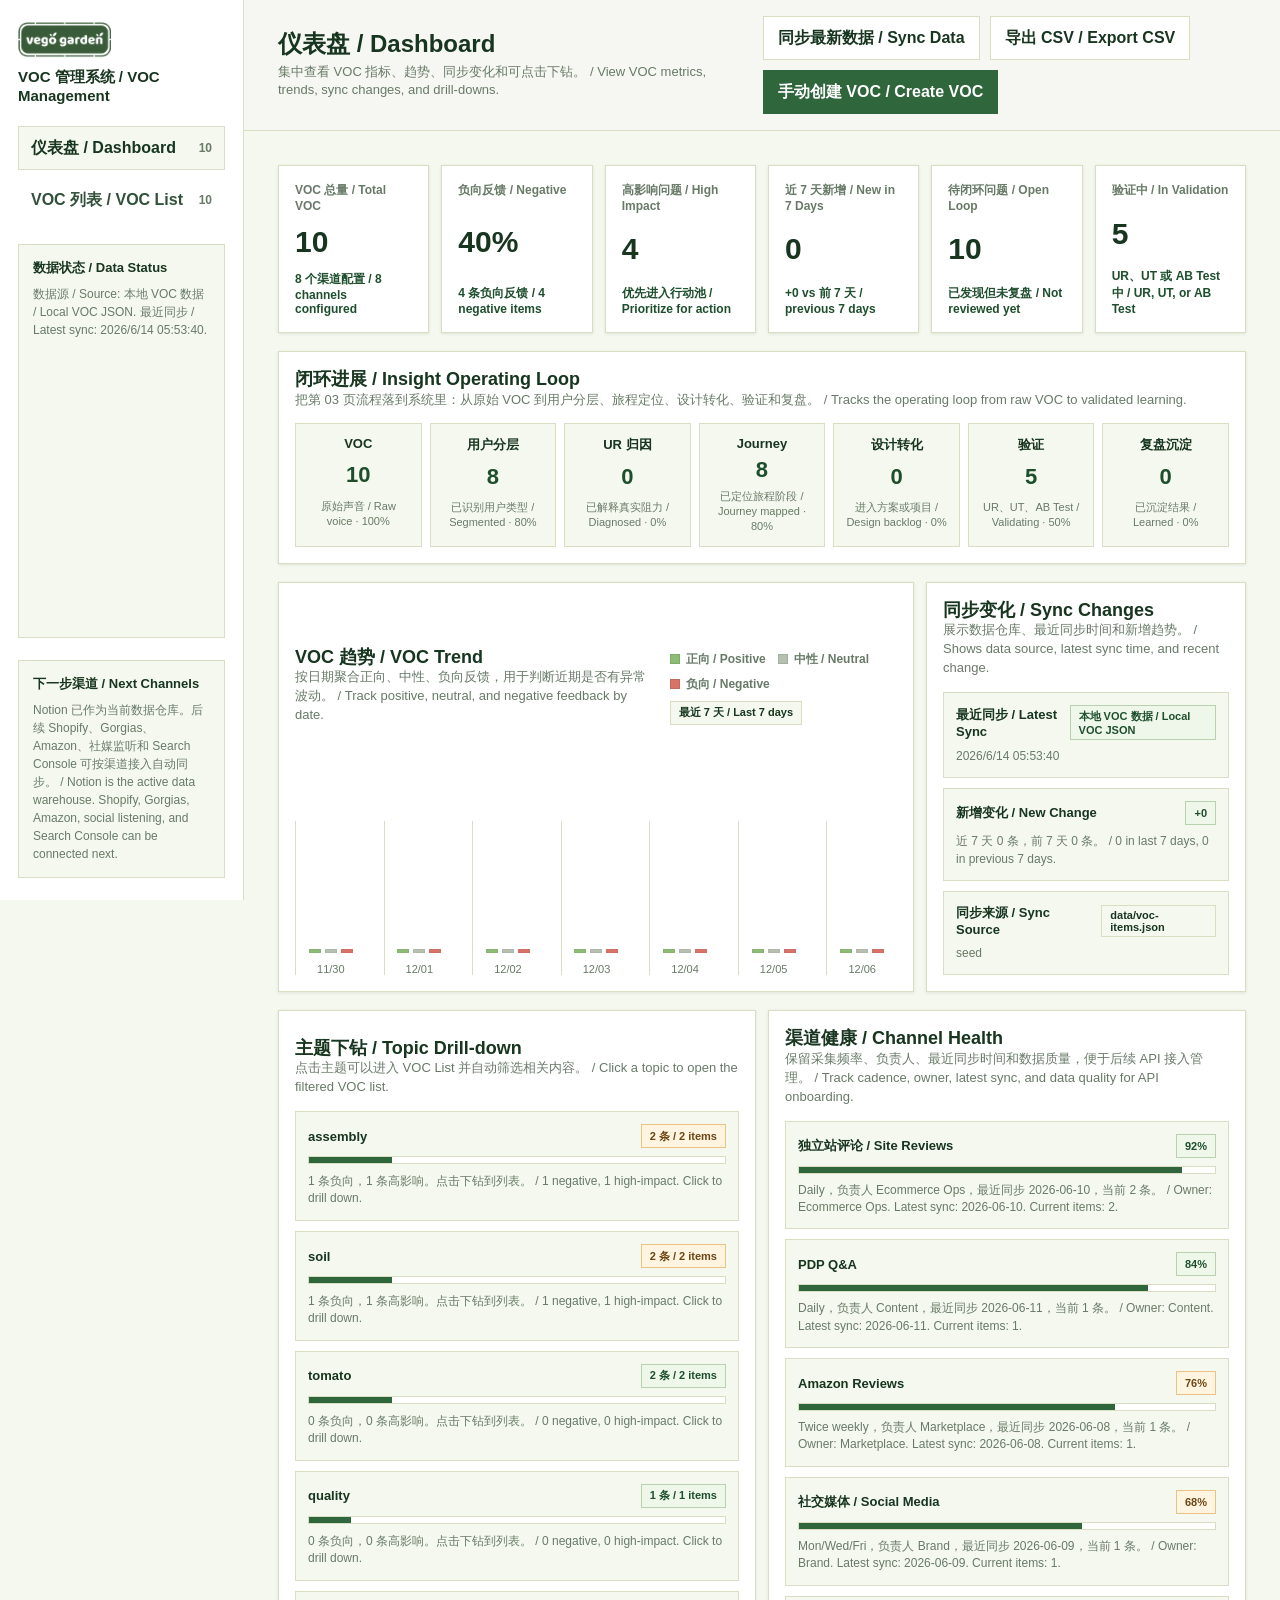
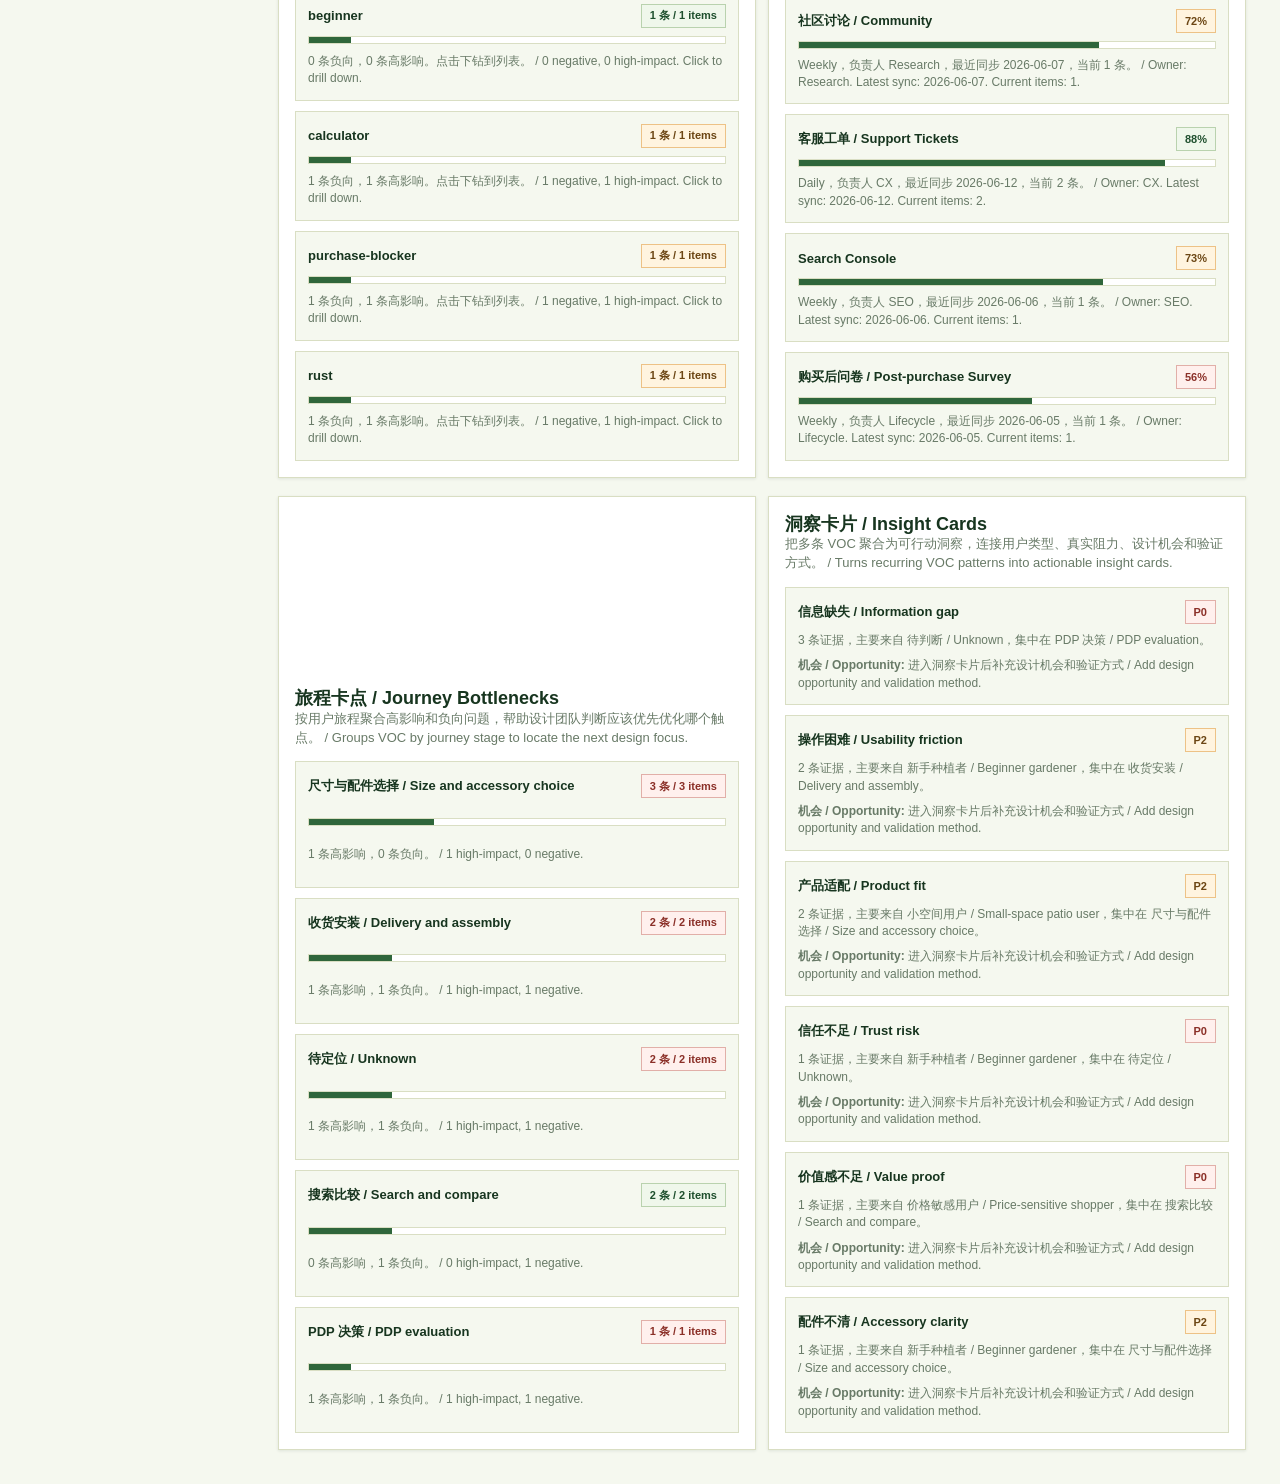
==== commit b55d752d: "Enhance VOC closed-loop workflow" ====
--- a/vego-voc-system.html
+++ b/vego-voc-system.html
@@ -270,7 +270,7 @@
 
       .metric-grid {
         display: grid;
-        grid-template-columns: repeat(4, minmax(0, 1fr));
+        grid-template-columns: repeat(6, minmax(0, 1fr));
         gap: 12px;
       }
 
@@ -313,6 +313,51 @@
         display: grid;
         grid-template-columns: minmax(0, 1.35fr) minmax(320px, 0.65fr);
         gap: 12px;
+      }
+
+      .panel-grid.equal {
+        grid-template-columns: repeat(2, minmax(0, 1fr));
+      }
+
+      .workflow-grid {
+        display: grid;
+        grid-template-columns: repeat(7, minmax(96px, 1fr));
+        gap: 8px;
+      }
+
+      .workflow-step {
+        display: grid;
+        gap: 8px;
+        min-height: 104px;
+        padding: 12px;
+        border: 1px solid var(--line);
+        background: var(--surface-2);
+      }
+
+      .workflow-step strong {
+        color: var(--ink);
+        font-size: 13px;
+      }
+
+      .workflow-step span {
+        color: var(--green-dark);
+        font-size: 22px;
+        font-weight: 900;
+        line-height: 1;
+      }
+
+      .workflow-step em {
+        color: var(--muted);
+        font-size: 11px;
+        font-style: normal;
+        line-height: 1.35;
+      }
+
+      .insight-list,
+      .journey-list,
+      .status-list {
+        display: grid;
+        gap: 10px;
       }
 
       .panel,
@@ -531,8 +576,12 @@
 
       .filter-grid {
         display: grid;
-        grid-template-columns: minmax(240px, 1.2fr) repeat(4, minmax(140px, 1fr));
+        grid-template-columns: minmax(240px, 1.4fr) repeat(4, minmax(150px, 1fr));
         gap: 10px;
+      }
+
+      .filter-grid.extended {
+        grid-template-columns: minmax(240px, 1.4fr) repeat(7, minmax(150px, 1fr));
       }
 
       label {
@@ -569,7 +618,7 @@
 
       table {
         width: 100%;
-        min-width: 1120px;
+        min-width: 1720px;
         border-collapse: collapse;
       }
 
@@ -607,6 +656,11 @@
 
       .quote-cell {
         max-width: 380px;
+        line-height: 1.45;
+      }
+
+      .action-cell {
+        max-width: 300px;
         line-height: 1.45;
       }
 
@@ -680,7 +734,10 @@
 
         .metric-grid,
         .panel-grid,
+        .panel-grid.equal,
+        .workflow-grid,
         .filter-grid,
+        .filter-grid.extended,
         .form-grid {
           grid-template-columns: repeat(2, minmax(0, 1fr));
         }
@@ -696,7 +753,10 @@
 
         .metric-grid,
         .panel-grid,
+        .panel-grid.equal,
+        .workflow-grid,
         .filter-grid,
+        .filter-grid.extended,
         .form-grid {
           grid-template-columns: 1fr;
         }
@@ -775,6 +835,28 @@
                   <strong id="metricNew">0</strong>
                   <em id="metricNewChange">对比前 7 天 / vs previous 7 days</em>
                 </button>
+                <button class="metric" type="button" data-drill="open-loop">
+                  <span>待闭环问题 / Open Loop</span>
+                  <strong id="metricOpenLoop">0</strong>
+                  <em>已发现但未复盘 / Not reviewed yet</em>
+                </button>
+                <button class="metric" type="button" data-drill="validating">
+                  <span>验证中 / In Validation</span>
+                  <strong id="metricValidating">0</strong>
+                  <em>UR、UT 或 AB Test 中 / UR, UT, or AB Test</em>
+                </button>
+              </div>
+            </section>
+
+            <section class="section">
+              <div class="panel">
+                <div class="section-head">
+                  <div>
+                    <h2>闭环进展 / Insight Operating Loop</h2>
+                    <p>把第 03 页流程落到系统里：从原始 VOC 到用户分层、旅程定位、设计转化、验证和复盘。 / Tracks the operating loop from raw VOC to validated learning.</p>
+                  </div>
+                </div>
+                <div class="workflow-grid" id="workflowGrid"></div>
               </div>
             </section>
 
@@ -808,7 +890,7 @@
             </section>
 
             <section class="section">
-              <div class="panel-grid">
+              <div class="panel-grid equal">
                 <div class="panel">
                   <div class="section-head">
                     <div>
@@ -829,6 +911,29 @@
                 </div>
               </div>
             </section>
+
+            <section class="section">
+              <div class="panel-grid equal">
+                <div class="panel">
+                  <div class="section-head">
+                    <div>
+                      <h2>旅程卡点 / Journey Bottlenecks</h2>
+                      <p>按用户旅程聚合高影响和负向问题，帮助设计团队判断应该优先优化哪个触点。 / Groups VOC by journey stage to locate the next design focus.</p>
+                    </div>
+                  </div>
+                  <div class="journey-list" id="journeyList"></div>
+                </div>
+                <div class="panel">
+                  <div class="section-head">
+                    <div>
+                      <h2>洞察卡片 / Insight Cards</h2>
+                      <p>把多条 VOC 聚合为可行动洞察，连接用户类型、真实阻力、设计机会和验证方式。 / Turns recurring VOC patterns into actionable insight cards.</p>
+                    </div>
+                  </div>
+                  <div class="insight-list" id="insightList"></div>
+                </div>
+              </div>
+            </section>
           </section>
 
           <section class="view" id="listView">
@@ -844,7 +949,7 @@
                     <button class="btn primary" id="openCreateBtnList" type="button">手动创建 VOC / Create VOC</button>
                   </div>
                 </div>
-                <div class="filter-grid">
+                <div class="filter-grid extended">
                   <label>
                     搜索 / Search
                     <input id="searchInput" type="search" placeholder="搜索标题、原声、标签、建议动作 / Search title, quote, tags, action" />
@@ -876,6 +981,26 @@
                     <select id="tagFilter">
                       <option value="all">全部标签 / All tags</option>
                     </select>
+                  </label>
+                  <label>
+                    用户类型 / User Type
+                    <select id="userTypeFilter"></select>
+                  </label>
+                  <label>
+                    旅程阶段 / Journey
+                    <select id="journeyFilter"></select>
+                  </label>
+                  <label>
+                    问题类型 / Issue Type
+                    <select id="issueTypeFilter"></select>
+                  </label>
+                  <label>
+                    闭环状态 / Status
+                    <select id="statusFilter"></select>
+                  </label>
+                  <label>
+                    验证方式 / Validation
+                    <select id="verificationFilter"></select>
                   </label>
                 </div>
               </div>
@@ -923,6 +1048,38 @@
                     标签 / Tags
                     <input id="manualTags" required placeholder="soil, calculator, purchase-blocker" />
                   </label>
+                  <label>
+                    用户类型 / User Type
+                    <select id="manualUserType" required></select>
+                  </label>
+                  <label>
+                    旅程阶段 / Journey Stage
+                    <select id="manualJourneyStage" required></select>
+                  </label>
+                  <label>
+                    问题类型 / Issue Type
+                    <select id="manualIssueType" required></select>
+                  </label>
+                  <label>
+                    闭环状态 / Workflow Status
+                    <select id="manualWorkflowStatus" required></select>
+                  </label>
+                  <label>
+                    验证方式 / Validation
+                    <select id="manualVerification" required></select>
+                  </label>
+                  <label>
+                    负责人 / Owner
+                    <input id="manualOwner" placeholder="例如：UX / Content / CX" />
+                  </label>
+                  <label>
+                    关联项目 / Linked Project
+                    <input id="manualLinkedProject" placeholder="例如：PDP soil calculator" />
+                  </label>
+                  <label>
+                    复盘结果 / Review Result
+                    <select id="manualReviewResult" required></select>
+                  </label>
                   <label class="wide">
                     用户原声 / User Voice
                     <textarea id="manualQuote" required placeholder="粘贴或概括一条 VOC / Paste or summarize one VOC"></textarea>
@@ -930,6 +1087,10 @@
                   <label class="wide">
                     建议动作 / Recommended Action
                     <input id="manualAction" placeholder="例如：在 PDP 增加土壤袋数计算器 / Add soil bag calculator to PDP" />
+                  </label>
+                  <label class="wide">
+                    洞察沉淀链接 / Insight Link
+                    <input id="manualInsightLink" placeholder="Notion insight card, research note, or experiment link" />
                   </label>
                 </div>
                 <div class="actions">
@@ -947,10 +1108,18 @@
                       <th><button type="button" data-sort="source">渠道 / Channel <span id="sortSource"></span></button></th>
                       <th><button type="button" data-sort="sentiment">情绪 / Sentiment <span id="sortSentiment"></span></button></th>
                       <th><button type="button" data-sort="impact">影响 / Impact <span id="sortImpact"></span></button></th>
+                      <th><button type="button" data-sort="priority">优先级 / Priority <span id="sortPriority"></span></button></th>
                       <th><button type="button" data-sort="title">标题 / Title <span id="sortTitle"></span></button></th>
+                      <th><button type="button" data-sort="userType">用户类型 / User Type <span id="sortUserType"></span></button></th>
+                      <th><button type="button" data-sort="journeyStage">旅程 / Journey <span id="sortJourneyStage"></span></button></th>
+                      <th><button type="button" data-sort="issueType">问题类型 / Issue Type <span id="sortIssueType"></span></button></th>
+                      <th><button type="button" data-sort="workflowStatus">闭环状态 / Status <span id="sortWorkflowStatus"></span></button></th>
+                      <th><button type="button" data-sort="verification">验证 / Validation <span id="sortVerification"></span></button></th>
                       <th>用户原声 / User Voice</th>
                       <th>标签 / Tags</th>
                       <th>建议动作 / Recommended Action</th>
+                      <th>负责人 / Owner</th>
+                      <th>复盘 / Review</th>
                     </tr>
                   </thead>
                   <tbody id="vocTableBody"></tbody>
@@ -982,6 +1151,68 @@
         { id: "search-console", name: "Search Console", type: "Search", cadence: "Weekly", owner: "SEO", quality: 73 },
         { id: "post-purchase", name: "购买后问卷 / Post-purchase Survey", type: "Owned", cadence: "Weekly", owner: "Lifecycle", quality: 56 },
       ];
+
+      const userTypeOptions = [
+        { id: "beginner-gardener", label: "新手种植者 / Beginner gardener" },
+        { id: "experienced-grower", label: "有经验种植者 / Experienced grower" },
+        { id: "small-space", label: "小空间用户 / Small-space patio user" },
+        { id: "tomato-grower", label: "番茄种植用户 / Tomato grower" },
+        { id: "price-sensitive", label: "价格敏感用户 / Price-sensitive shopper" },
+        { id: "accessibility", label: "行动不便用户 / Accessibility user" },
+        { id: "b2b-project", label: "项目型用户 / B2B or project buyer" },
+        { id: "unknown", label: "待判断 / Unknown" },
+      ];
+
+      const journeyOptions = [
+        { id: "search-compare", label: "搜索比较 / Search and compare" },
+        { id: "pdp-evaluation", label: "PDP 决策 / PDP evaluation" },
+        { id: "configuration", label: "尺寸与配件选择 / Size and accessory choice" },
+        { id: "checkout", label: "下单结算 / Checkout" },
+        { id: "delivery-assembly", label: "收货安装 / Delivery and assembly" },
+        { id: "first-use", label: "第一次种植 / First use" },
+        { id: "post-purchase", label: "售后复购 / Post-purchase" },
+        { id: "unknown", label: "待定位 / Unknown" },
+      ];
+
+      const issueTypeOptions = [
+        { id: "info-gap", label: "信息缺失 / Information gap" },
+        { id: "value-proof", label: "价值感不足 / Value proof" },
+        { id: "usability", label: "操作困难 / Usability friction" },
+        { id: "trust-risk", label: "信任不足 / Trust risk" },
+        { id: "accessory-clarity", label: "配件不清 / Accessory clarity" },
+        { id: "support-aftercare", label: "售后问题 / Support or aftercare" },
+        { id: "product-fit", label: "产品适配 / Product fit" },
+        { id: "unknown", label: "待归因 / Unknown" },
+      ];
+
+      const statusOptions = [
+        { id: "new", label: "新发现 / New" },
+        { id: "diagnosed", label: "已归因 / Diagnosed" },
+        { id: "design-ready", label: "已转设计方案 / Design ready" },
+        { id: "ut", label: "UT 中 / In UT" },
+        { id: "ab-test", label: "AB Test 中 / In AB Test" },
+        { id: "launched", label: "已上线 / Launched" },
+        { id: "reviewed", label: "已复盘 / Reviewed" },
+      ];
+
+      const verificationOptions = [
+        { id: "triage", label: "先分诊 / Triage first" },
+        { id: "ur", label: "UR 归因 / UR diagnosis" },
+        { id: "ut", label: "UT 验证 / Usability test" },
+        { id: "ab-test", label: "AB Test" },
+        { id: "content-update", label: "内容优化 / Content update" },
+        { id: "support-script", label: "客服话术 / Support script" },
+        { id: "monitor", label: "持续观察 / Monitor" },
+      ];
+
+      const reviewResultOptions = [
+        { id: "pending", label: "待复盘 / Pending" },
+        { id: "effective", label: "有效 / Effective" },
+        { id: "ineffective", label: "无效 / Ineffective" },
+        { id: "watching", label: "待观察 / Watching" },
+      ];
+
+      const ownerOptions = ["UX", "Content", "CX", "Ecommerce Ops", "SEO", "Marketplace", "Lifecycle", "Research"];
 
       const defaultVoices = [
         {
@@ -1010,7 +1241,7 @@
         route: "dashboard",
         voices: loadStoredVoices(),
         dataMeta: { mode: "sample", generatedAt: null, sources: [], endpoint: "" },
-        filters: { search: "", source: "all", sentiment: "all", impact: "all", tag: "all" },
+        filters: { search: "", source: "all", sentiment: "all", impact: "all", tag: "all", userType: "all", journeyStage: "all", issueType: "all", workflowStatus: "all", verification: "all" },
         sort: { key: "date", direction: "desc" },
         page: 1,
         pageSize: 12,
@@ -1048,24 +1279,126 @@
         const source = sourceConfig.some((item) => item.id === voice.source) ? voice.source : "community";
         const sentiment = ["positive", "neutral", "negative"].includes(voice.sentiment) ? voice.sentiment : "neutral";
         const impact = ["low", "medium", "high"].includes(voice.impact) ? voice.impact : sentiment === "negative" ? "high" : "medium";
+        const tags = Array.isArray(voice.tags) && voice.tags.length ? voice.tags.map(String) : ["unclassified"];
+        const joinedTags = tags.join(" ").toLowerCase();
+        const titleQuote = `${voice.title || ""} ${voice.quote || voice.text || voice.comment || ""}`.toLowerCase();
+        const userType = normalizeOption(voice.userType || voice.persona || voice.segment || inferUserType(joinedTags, titleQuote), userTypeOptions, "unknown");
+        const journeyStage = normalizeOption(voice.journeyStage || voice.journey || inferJourney(joinedTags, titleQuote), journeyOptions, "unknown");
+        const issueType = normalizeOption(voice.issueType || voice.problemType || inferIssueType(joinedTags, titleQuote), issueTypeOptions, "unknown");
+        const workflowStatus = normalizeOption(voice.workflowStatus || voice.status, statusOptions, "new");
+        const verification = normalizeOption(voice.verification || voice.validation || inferVerification(issueType, impact), verificationOptions, "triage");
+        const reviewResult = normalizeOption(voice.reviewResult || voice.result, reviewResultOptions, "pending");
+        const priority = voice.priority || calculatePriority({ impact, sentiment, tags, workflowStatus });
         return {
           source,
           sentiment,
           impact,
-          tags: Array.isArray(voice.tags) && voice.tags.length ? voice.tags : ["unclassified"],
+          priority,
+          tags,
           title: voice.title || "VOC item",
           quote: voice.quote || voice.text || voice.comment || "",
           date: String(voice.date || new Date().toISOString().slice(0, 10)).slice(0, 10),
           sourceUrl: voice.sourceUrl || "",
-          status: voice.status || "new",
+          status: workflowStatus,
+          workflowStatus,
+          userType,
+          journeyStage,
+          issueType,
+          verification,
+          owner: voice.owner || inferOwner(source, issueType),
+          linkedProject: voice.linkedProject || voice.project || inferProject(issueType, joinedTags),
+          reviewResult,
+          insightLink: voice.insightLink || voice.insightUrl || "",
           recommendedAction: voice.recommendedAction || "",
           manual: Boolean(voice.manual),
         };
       }
 
+      function normalizeOption(value, options, fallback) {
+        const raw = String(value || "").trim();
+        if (!raw) return fallback;
+        if (options.some((option) => option.id === raw)) return raw;
+        const lower = raw.toLowerCase();
+        const matched = options.find((option) => option.label.toLowerCase().includes(lower) || lower.includes(option.id));
+        return matched ? matched.id : fallback;
+      }
+
+      function labelById(options, id) {
+        return (options.find((option) => option.id === id) || options.find((option) => option.id === "unknown") || { label: id }).label;
+      }
+
+      function inferUserType(tags, text) {
+        if (/tomato|trellis|cucumber/.test(tags + text)) return "tomato-grower";
+        if (/patio|balcony|small-space|compact|white/.test(tags + text)) return "small-space";
+        if (/beginner|first|new/.test(tags + text)) return "beginner-gardener";
+        if (/price|value|cost|expensive/.test(tags + text)) return "price-sensitive";
+        if (/accessibility|elevated|mobility|bending|older/.test(tags + text)) return "accessibility";
+        if (/commercial|project|b2b|bulk/.test(tags + text)) return "b2b-project";
+        return "unknown";
+      }
+
+      function inferJourney(tags, text) {
+        if (/search|compare|best/.test(tags + text)) return "search-compare";
+        if (/pdp|calculator|soil|depth|price|value/.test(tags + text)) return "pdp-evaluation";
+        if (/accessory|trellis|cover|size|configuration|bundle/.test(tags + text)) return "configuration";
+        if (/checkout|cart|shipping|delivery/.test(tags + text)) return "checkout";
+        if (/assembly|install|unboxing|protective-film/.test(tags + text)) return "delivery-assembly";
+        if (/crop|tomato|first-use|planting/.test(tags + text)) return "first-use";
+        if (/support|warranty|return|post-purchase/.test(tags + text)) return "post-purchase";
+        return "unknown";
+      }
+
+      function inferIssueType(tags, text) {
+        if (/soil|calculator|depth|unclear|info|guide/.test(tags + text)) return "info-gap";
+        if (/price|value|cost|comparison/.test(tags + text)) return "value-proof";
+        if (/assembly|install|friction|difficult|setup/.test(tags + text)) return "usability";
+        if (/durability|rust|food-safe|trust|warranty/.test(tags + text)) return "trust-risk";
+        if (/accessory|trellis|cover|mesh|bundle/.test(tags + text)) return "accessory-clarity";
+        if (/delivery|packaging|support|return|aftercare/.test(tags + text)) return "support-aftercare";
+        if (/fit|size|patio|layout|crop/.test(tags + text)) return "product-fit";
+        return "unknown";
+      }
+
+      function inferVerification(issueType, impact) {
+        if (issueType === "usability" || issueType === "product-fit") return "ut";
+        if (issueType === "value-proof" && impact === "high") return "ab-test";
+        if (issueType === "info-gap" || issueType === "accessory-clarity") return "content-update";
+        if (issueType === "support-aftercare") return "support-script";
+        if (issueType === "trust-risk") return "ur";
+        return "triage";
+      }
+
+      function inferOwner(source, issueType) {
+        if (source === "support" || issueType === "support-aftercare") return "CX";
+        if (source === "search-console") return "SEO";
+        if (source === "amazon") return "Marketplace";
+        if (["info-gap", "value-proof", "accessory-clarity"].includes(issueType)) return "Content";
+        return "UX";
+      }
+
+      function inferProject(issueType, tags) {
+        if (tags.includes("soil")) return "PDP soil calculator";
+        if (tags.includes("trellis")) return "Accessory bundle guidance";
+        if (tags.includes("assembly")) return "Assembly content update";
+        if (issueType === "value-proof") return "PDP value proof";
+        if (issueType === "product-fit") return "Help me choose flow";
+        return "VOC triage backlog";
+      }
+
+      function calculatePriority({ impact, sentiment, tags, workflowStatus }) {
+        let score = impact === "high" ? 3 : impact === "medium" ? 2 : 1;
+        if (sentiment === "negative") score += 2;
+        if (tags.some((tag) => /purchase|blocker|checkout|price|trust/.test(tag))) score += 1;
+        if (["reviewed", "launched"].includes(workflowStatus)) score -= 1;
+        if (score >= 5) return "P0";
+        if (score >= 4) return "P1";
+        if (score >= 2) return "P2";
+        return "P3";
+      }
+
       async function loadRemoteVocData({ silent = false } = {}) {
         const config = await loadRuntimeConfig();
-        const endpoints = [config.vocApiEndpoint || "/api/notion-voc", "data/voc-items.json"].filter(Boolean);
+        const endpoints = [config.vocApiEndpoint, "data/voc-items.json", "/api/notion-voc"].filter(Boolean);
         let response;
         let endpoint;
         let lastError;
@@ -1153,12 +1486,17 @@
         const term = state.filters.search.trim().toLowerCase();
         return state.voices.filter((voice) => {
           const source = sourceById(voice.source);
-          const text = `${voice.date} ${voice.title} ${voice.quote} ${voice.tags.join(" ")} ${source.name} ${voice.recommendedAction}`.toLowerCase();
+          const text = `${voice.date} ${voice.title} ${voice.quote} ${voice.tags.join(" ")} ${source.name} ${voice.recommendedAction} ${voice.userType} ${voice.journeyStage} ${voice.issueType} ${voice.workflowStatus} ${voice.verification} ${voice.owner} ${voice.linkedProject}`.toLowerCase();
           return (!term || text.includes(term))
             && (state.filters.source === "all" || voice.source === state.filters.source)
             && (state.filters.sentiment === "all" || voice.sentiment === state.filters.sentiment)
             && (state.filters.impact === "all" || voice.impact === state.filters.impact)
-            && (state.filters.tag === "all" || voice.tags.includes(state.filters.tag));
+            && (state.filters.tag === "all" || voice.tags.includes(state.filters.tag))
+            && (state.filters.userType === "all" || voice.userType === state.filters.userType)
+            && (state.filters.journeyStage === "all" || voice.journeyStage === state.filters.journeyStage)
+            && (state.filters.issueType === "all" || voice.issueType === state.filters.issueType)
+            && (state.filters.workflowStatus === "all" || voice.workflowStatus === state.filters.workflowStatus)
+            && (state.filters.verification === "all" || voice.verification === state.filters.verification);
         });
       }
 
@@ -1191,6 +1529,8 @@
         const total = state.voices.length;
         const negative = state.voices.filter((voice) => voice.sentiment === "negative").length;
         const high = state.voices.filter((voice) => voice.impact === "high").length;
+        const openLoop = state.voices.filter((voice) => !["reviewed", "launched"].includes(voice.workflowStatus)).length;
+        const validating = state.voices.filter((voice) => ["ut", "ab-test"].includes(voice.workflowStatus) || ["ur", "ut", "ab-test"].includes(voice.verification)).length;
         const { last7, previous7, delta } = getDateRangeCounts();
         const negativeRate = Math.round((negative / Math.max(1, total)) * 100);
 
@@ -1201,8 +1541,33 @@
         $("metricHigh").textContent = high;
         $("metricNew").textContent = last7;
         $("metricNewChange").textContent = `${delta >= 0 ? "+" : ""}${delta} vs 前 7 天 / previous 7 days`;
+        $("metricOpenLoop").textContent = openLoop;
+        $("metricValidating").textContent = validating;
         $("navDashboardCount").textContent = total;
         $("navListCount").textContent = total;
+      }
+
+      function renderWorkflowGrid() {
+        const steps = [
+          ["VOC", "all", (voice) => Boolean(voice.quote), "原始声音 / Raw voice"],
+          ["用户分层", "userType", (voice) => voice.userType !== "unknown", "已识别用户类型 / Segmented"],
+          ["UR 归因", "diagnosed", (voice) => ["diagnosed", "design-ready", "ut", "ab-test", "launched", "reviewed"].includes(voice.workflowStatus), "已解释真实阻力 / Diagnosed"],
+          ["Journey", "journeyStage", (voice) => voice.journeyStage !== "unknown", "已定位旅程阶段 / Journey mapped"],
+          ["设计转化", "design-ready", (voice) => ["design-ready", "ut", "ab-test", "launched", "reviewed"].includes(voice.workflowStatus), "进入方案或项目 / Design backlog"],
+          ["验证", "validating", (voice) => ["ut", "ab-test"].includes(voice.workflowStatus) || ["ur", "ut", "ab-test"].includes(voice.verification), "UR、UT、AB Test / Validating"],
+          ["复盘沉淀", "reviewed", (voice) => voice.workflowStatus === "reviewed" || voice.reviewResult !== "pending", "已沉淀结果 / Learned"],
+        ];
+        $("workflowGrid").innerHTML = steps.map(([label, drill, predicate, caption]) => {
+          const count = state.voices.filter(predicate).length;
+          const rate = Math.round((count / Math.max(1, state.voices.length)) * 100);
+          return `
+            <button class="workflow-step" type="button" data-workflow-drill="${drill}">
+              <strong>${label}</strong>
+              <span>${count}</span>
+              <em>${caption} · ${rate}%</em>
+            </button>
+          `;
+        }).join("");
       }
 
       function renderTrendChart() {
@@ -1229,7 +1594,11 @@
 
       function renderSyncList() {
         const generated = state.dataMeta.generatedAt ? new Date(state.dataMeta.generatedAt).toLocaleString("zh-CN") : "尚未同步 / Not synced";
-        const sourceLabel = state.dataMeta.mode === "notion-api" ? "Notion VOC Database" : state.dataMeta.mode;
+        const sourceLabel = state.dataMeta.mode === "notion-api"
+          ? "Notion VOC Database"
+          : state.dataMeta.mode === "no-source-configured"
+            ? "本地 VOC 数据 / Local VOC JSON"
+            : state.dataMeta.mode;
         const { last7, previous7, delta } = getDateRangeCounts();
         $("sideDataStatus").textContent = `数据源 / Source: ${sourceLabel}. 最近同步 / Latest sync: ${generated}.`;
         $("syncList").innerHTML = `
@@ -1268,6 +1637,53 @@
         }).join("") || `<div class="list-row"><p>暂无主题数据。 / No topic data yet.</p></div>`;
       }
 
+      function countBy(items, key) {
+        const counts = new Map();
+        items.forEach((item) => counts.set(item[key], (counts.get(item[key]) || 0) + 1));
+        return [...counts.entries()].sort((a, b) => b[1] - a[1]);
+      }
+
+      function renderJourneyList() {
+        const journeyCounts = countBy(state.voices, "journeyStage").slice(0, 7);
+        $("journeyList").innerHTML = journeyCounts.map(([journey, count]) => {
+          const related = state.voices.filter((voice) => voice.journeyStage === journey);
+          const high = related.filter((voice) => voice.impact === "high").length;
+          const negative = related.filter((voice) => voice.sentiment === "negative").length;
+          const percent = Math.round((count / Math.max(1, state.voices.length)) * 100);
+          return `
+            <button class="list-row" type="button" data-journey="${journey}">
+              <div class="row-top">
+                <strong>${labelById(journeyOptions, journey)}</strong>
+                <span class="badge ${high ? "risk" : "good"}">${count} 条 / ${count} items</span>
+              </div>
+              <div class="bar"><span style="width:${Math.max(8, percent)}%"></span></div>
+              <p>${high} 条高影响，${negative} 条负向。 / ${high} high-impact, ${negative} negative.</p>
+            </button>
+          `;
+        }).join("") || `<div class="list-row"><p>暂无旅程数据。 / No journey data yet.</p></div>`;
+      }
+
+      function renderInsightList() {
+        const clusters = countBy(state.voices, "issueType").slice(0, 6);
+        $("insightList").innerHTML = clusters.map(([issueType, count]) => {
+          const related = state.voices.filter((voice) => voice.issueType === issueType);
+          const topJourney = countBy(related, "journeyStage")[0]?.[0] || "unknown";
+          const topUserType = countBy(related, "userType")[0]?.[0] || "unknown";
+          const highest = related.some((voice) => voice.priority === "P0") ? "P0" : related.some((voice) => voice.priority === "P1") ? "P1" : "P2";
+          const sample = related.find((voice) => voice.recommendedAction)?.recommendedAction || "进入洞察卡片后补充设计机会和验证方式 / Add design opportunity and validation method.";
+          return `
+            <button class="list-row" type="button" data-issue-type="${issueType}">
+              <div class="row-top">
+                <strong>${labelById(issueTypeOptions, issueType)}</strong>
+                <span class="badge ${highest === "P0" ? "risk" : "warn"}">${highest}</span>
+              </div>
+              <p>${count} 条证据，主要来自 ${labelById(userTypeOptions, topUserType)}，集中在 ${labelById(journeyOptions, topJourney)}。</p>
+              <p><strong>机会 / Opportunity:</strong> ${sample}</p>
+            </button>
+          `;
+        }).join("") || `<div class="list-row"><p>暂无可聚合洞察。 / No insight clusters yet.</p></div>`;
+      }
+
       function renderChannels() {
         $("channelList").innerHTML = sourceConfig.map((source) => {
           const items = state.voices.filter((voice) => voice.source === source.id);
@@ -1291,10 +1707,26 @@
         $("manualSource").innerHTML = sourceOptions;
         const tagOptions = getTagCounts().map(([tag]) => `<option value="${tag}">${tag}</option>`).join("");
         $("tagFilter").innerHTML = `<option value="all">全部标签 / All tags</option>${tagOptions}`;
+        fillSelect("userTypeFilter", userTypeOptions, "全部用户类型 / All user types");
+        fillSelect("journeyFilter", journeyOptions, "全部旅程阶段 / All journey stages");
+        fillSelect("issueTypeFilter", issueTypeOptions, "全部问题类型 / All issue types");
+        fillSelect("statusFilter", statusOptions, "全部闭环状态 / All statuses");
+        fillSelect("verificationFilter", verificationOptions, "全部验证方式 / All validation");
+        fillSelect("manualUserType", userTypeOptions);
+        fillSelect("manualJourneyStage", journeyOptions);
+        fillSelect("manualIssueType", issueTypeOptions);
+        fillSelect("manualWorkflowStatus", statusOptions);
+        fillSelect("manualVerification", verificationOptions);
+        fillSelect("manualReviewResult", reviewResultOptions);
+      }
+
+      function fillSelect(id, options, allLabel = "") {
+        const prefix = allLabel ? `<option value="all">${allLabel}</option>` : "";
+        $(id).innerHTML = `${prefix}${options.map((option) => `<option value="${option.id}">${option.label}</option>`).join("")}`;
       }
 
       function renderSortIndicators() {
-        ["Date", "Source", "Sentiment", "Impact", "Title"].forEach((name) => {
+        ["Date", "Source", "Sentiment", "Impact", "Priority", "Title", "UserType", "JourneyStage", "IssueType", "WorkflowStatus", "Verification"].forEach((name) => {
           $(`sort${name}`).textContent = "";
         });
         const id = `sort${state.sort.key.charAt(0).toUpperCase()}${state.sort.key.slice(1)}`;
@@ -1315,13 +1747,21 @@
               <td><strong>${source.name}</strong><br><span class="tag">${source.type}</span></td>
               <td><span class="badge ${voice.sentiment}">${titleCase(voice.sentiment)}</span></td>
               <td><span class="badge ${voice.impact}">${titleCase(voice.impact)}</span></td>
+              <td><span class="badge ${voice.priority === "P0" ? "risk" : voice.priority === "P1" ? "warn" : "medium"}">${voice.priority}</span></td>
               <td><strong>${voice.title}</strong></td>
+              <td>${labelById(userTypeOptions, voice.userType)}</td>
+              <td>${labelById(journeyOptions, voice.journeyStage)}</td>
+              <td>${labelById(issueTypeOptions, voice.issueType)}</td>
+              <td><span class="badge">${labelById(statusOptions, voice.workflowStatus)}</span></td>
+              <td>${labelById(verificationOptions, voice.verification)}</td>
               <td class="quote-cell">${voice.quote}</td>
               <td><div class="tag-list">${voice.tags.map((tag) => `<span class="tag">${tag}</span>`).join("")}</div></td>
-              <td>${voice.recommendedAction || "待补充 / To be added"}</td>
+              <td class="action-cell">${voice.recommendedAction || "待补充 / To be added"}${voice.linkedProject ? `<br><span class="tag">${voice.linkedProject}</span>` : ""}</td>
+              <td>${voice.owner || "Unassigned"}</td>
+              <td>${labelById(reviewResultOptions, voice.reviewResult)}${voice.insightLink ? `<br><a href="${voice.insightLink}" target="_blank" rel="noreferrer">Insight</a>` : ""}</td>
             </tr>
           `;
-        }).join("") || `<tr><td colspan="8">没有符合筛选条件的 VOC。 / No VOC items match the current filters.</td></tr>`;
+        }).join("") || `<tr><td colspan="16">没有符合筛选条件的 VOC。 / No VOC items match the current filters.</td></tr>`;
         $("tableSummary").textContent = `${filtered.length} 条 VOC / ${filtered.length} VOC items, 第 ${state.page} / ${totalPages} 页 / page ${state.page} of ${totalPages}`;
         $("prevPageBtn").disabled = state.page <= 1;
         $("nextPageBtn").disabled = state.page >= totalPages;
@@ -1331,11 +1771,18 @@
       function renderAll() {
         renderFilterOptions();
         renderMetrics();
+        renderWorkflowGrid();
         renderTrendChart();
         renderSyncList();
         renderTopics();
         renderChannels();
+        renderJourneyList();
+        renderInsightList();
         renderTable();
+      }
+
+      function resetFilters() {
+        return { search: "", source: "all", sentiment: "all", impact: "all", tag: "all", userType: "all", journeyStage: "all", issueType: "all", workflowStatus: "all", verification: "all" };
       }
 
       function drillToList(filterPatch) {
@@ -1352,20 +1799,35 @@
         $("sentimentFilter").value = state.filters.sentiment;
         $("impactFilter").value = state.filters.impact;
         $("tagFilter").value = state.filters.tag;
+        $("userTypeFilter").value = state.filters.userType;
+        $("journeyFilter").value = state.filters.journeyStage;
+        $("issueTypeFilter").value = state.filters.issueType;
+        $("statusFilter").value = state.filters.workflowStatus;
+        $("verificationFilter").value = state.filters.verification;
       }
 
       function exportCsv() {
         const rows = [
-          ["date", "source", "sentiment", "impact", "tags", "title", "quote", "recommended_action"],
+          ["date", "source", "sentiment", "impact", "priority", "user_type", "journey_stage", "issue_type", "workflow_status", "verification", "owner", "linked_project", "review_result", "tags", "title", "quote", "recommended_action", "insight_link"],
           ...sortedVoices(filteredVoices()).map((voice) => [
             voice.date,
             sourceById(voice.source).name,
             voice.sentiment,
             voice.impact,
+            voice.priority,
+            voice.userType,
+            voice.journeyStage,
+            voice.issueType,
+            voice.workflowStatus,
+            voice.verification,
+            voice.owner,
+            voice.linkedProject,
+            voice.reviewResult,
             voice.tags.join("|"),
             voice.title,
             voice.quote,
             voice.recommendedAction,
+            voice.insightLink,
           ]),
         ];
         const csv = rows.map((row) => row.map((cell) => `"${String(cell || "").replaceAll('"', '""')}"`).join(",")).join("\n");
@@ -1385,27 +1847,54 @@
         document.querySelectorAll(".metric").forEach((button) => {
           button.addEventListener("click", () => {
             const drill = button.dataset.drill;
-            if (drill === "negative") drillToList({ sentiment: "negative", impact: "all", tag: "all", source: "all", search: "" });
-            if (drill === "high") drillToList({ impact: "high", sentiment: "all", tag: "all", source: "all", search: "" });
-            if (drill === "new") drillToList({ search: daysAgo(0), sentiment: "all", impact: "all", tag: "all", source: "all" });
-            if (drill === "all") drillToList({ search: "", sentiment: "all", impact: "all", tag: "all", source: "all" });
+            if (drill === "negative") drillToList({ ...resetFilters(), sentiment: "negative" });
+            if (drill === "high") drillToList({ ...resetFilters(), impact: "high" });
+            if (drill === "new") drillToList({ ...resetFilters(), search: daysAgo(0) });
+            if (drill === "open-loop") drillToList({ ...resetFilters(), workflowStatus: "new" });
+            if (drill === "validating") drillToList({ ...resetFilters(), verification: "ut" });
+            if (drill === "all") drillToList(resetFilters());
           });
+        });
+        $("workflowGrid").addEventListener("click", (event) => {
+          const row = event.target.closest("[data-workflow-drill]");
+          if (!row) return;
+          const drill = row.dataset.workflowDrill;
+          if (drill === "all") drillToList(resetFilters());
+          if (drill === "userType") drillToList({ ...resetFilters(), userType: "unknown" });
+          if (drill === "journeyStage") drillToList({ ...resetFilters(), journeyStage: "unknown" });
+          if (drill === "diagnosed") drillToList({ ...resetFilters(), workflowStatus: "diagnosed" });
+          if (drill === "design-ready") drillToList({ ...resetFilters(), workflowStatus: "design-ready" });
+          if (drill === "validating") drillToList({ ...resetFilters(), verification: "ut" });
+          if (drill === "reviewed") drillToList({ ...resetFilters(), workflowStatus: "reviewed" });
         });
         $("topicList").addEventListener("click", (event) => {
           const row = event.target.closest("[data-topic]");
-          if (row) drillToList({ tag: row.dataset.topic, search: "", source: "all", sentiment: "all", impact: "all" });
+          if (row) drillToList({ ...resetFilters(), tag: row.dataset.topic });
         });
         $("channelList").addEventListener("click", (event) => {
           const row = event.target.closest("[data-source]");
-          if (row) drillToList({ source: row.dataset.source, search: "", sentiment: "all", impact: "all", tag: "all" });
+          if (row) drillToList({ ...resetFilters(), source: row.dataset.source });
         });
-        ["searchInput", "sourceFilter", "sentimentFilter", "impactFilter", "tagFilter"].forEach((id) => {
+        $("journeyList").addEventListener("click", (event) => {
+          const row = event.target.closest("[data-journey]");
+          if (row) drillToList({ ...resetFilters(), journeyStage: row.dataset.journey });
+        });
+        $("insightList").addEventListener("click", (event) => {
+          const row = event.target.closest("[data-issue-type]");
+          if (row) drillToList({ ...resetFilters(), issueType: row.dataset.issueType });
+        });
+        ["searchInput", "sourceFilter", "sentimentFilter", "impactFilter", "tagFilter", "userTypeFilter", "journeyFilter", "issueTypeFilter", "statusFilter", "verificationFilter"].forEach((id) => {
           $(id).addEventListener("input", () => {
             state.filters.search = $("searchInput").value;
             state.filters.source = $("sourceFilter").value;
             state.filters.sentiment = $("sentimentFilter").value;
             state.filters.impact = $("impactFilter").value;
             state.filters.tag = $("tagFilter").value;
+            state.filters.userType = $("userTypeFilter").value;
+            state.filters.journeyStage = $("journeyFilter").value;
+            state.filters.issueType = $("issueTypeFilter").value;
+            state.filters.workflowStatus = $("statusFilter").value;
+            state.filters.verification = $("verificationFilter").value;
             state.page = 1;
             renderTable();
           });
@@ -1427,7 +1916,7 @@
           renderTable();
         });
         $("clearFiltersBtn").addEventListener("click", () => {
-          state.filters = { search: "", source: "all", sentiment: "all", impact: "all", tag: "all" };
+          state.filters = resetFilters();
           state.page = 1;
           syncFilterControls();
           renderTable();
@@ -1449,10 +1938,19 @@
             sentiment: $("manualSentiment").value,
             impact: $("manualImpact").value,
             tags: $("manualTags").value.split(",").map((tag) => tag.trim()).filter(Boolean),
+            userType: $("manualUserType").value,
+            journeyStage: $("manualJourneyStage").value,
+            issueType: $("manualIssueType").value,
+            workflowStatus: $("manualWorkflowStatus").value,
+            verification: $("manualVerification").value,
+            owner: $("manualOwner").value.trim(),
+            linkedProject: $("manualLinkedProject").value.trim(),
+            reviewResult: $("manualReviewResult").value,
             title: $("manualTitle").value.trim(),
             quote: $("manualQuote").value.trim(),
             date: $("manualDate").value,
             recommendedAction: $("manualAction").value.trim(),
+            insightLink: $("manualInsightLink").value.trim(),
             manual: true,
           });
           const manualItems = [item, ...getManualItems()];
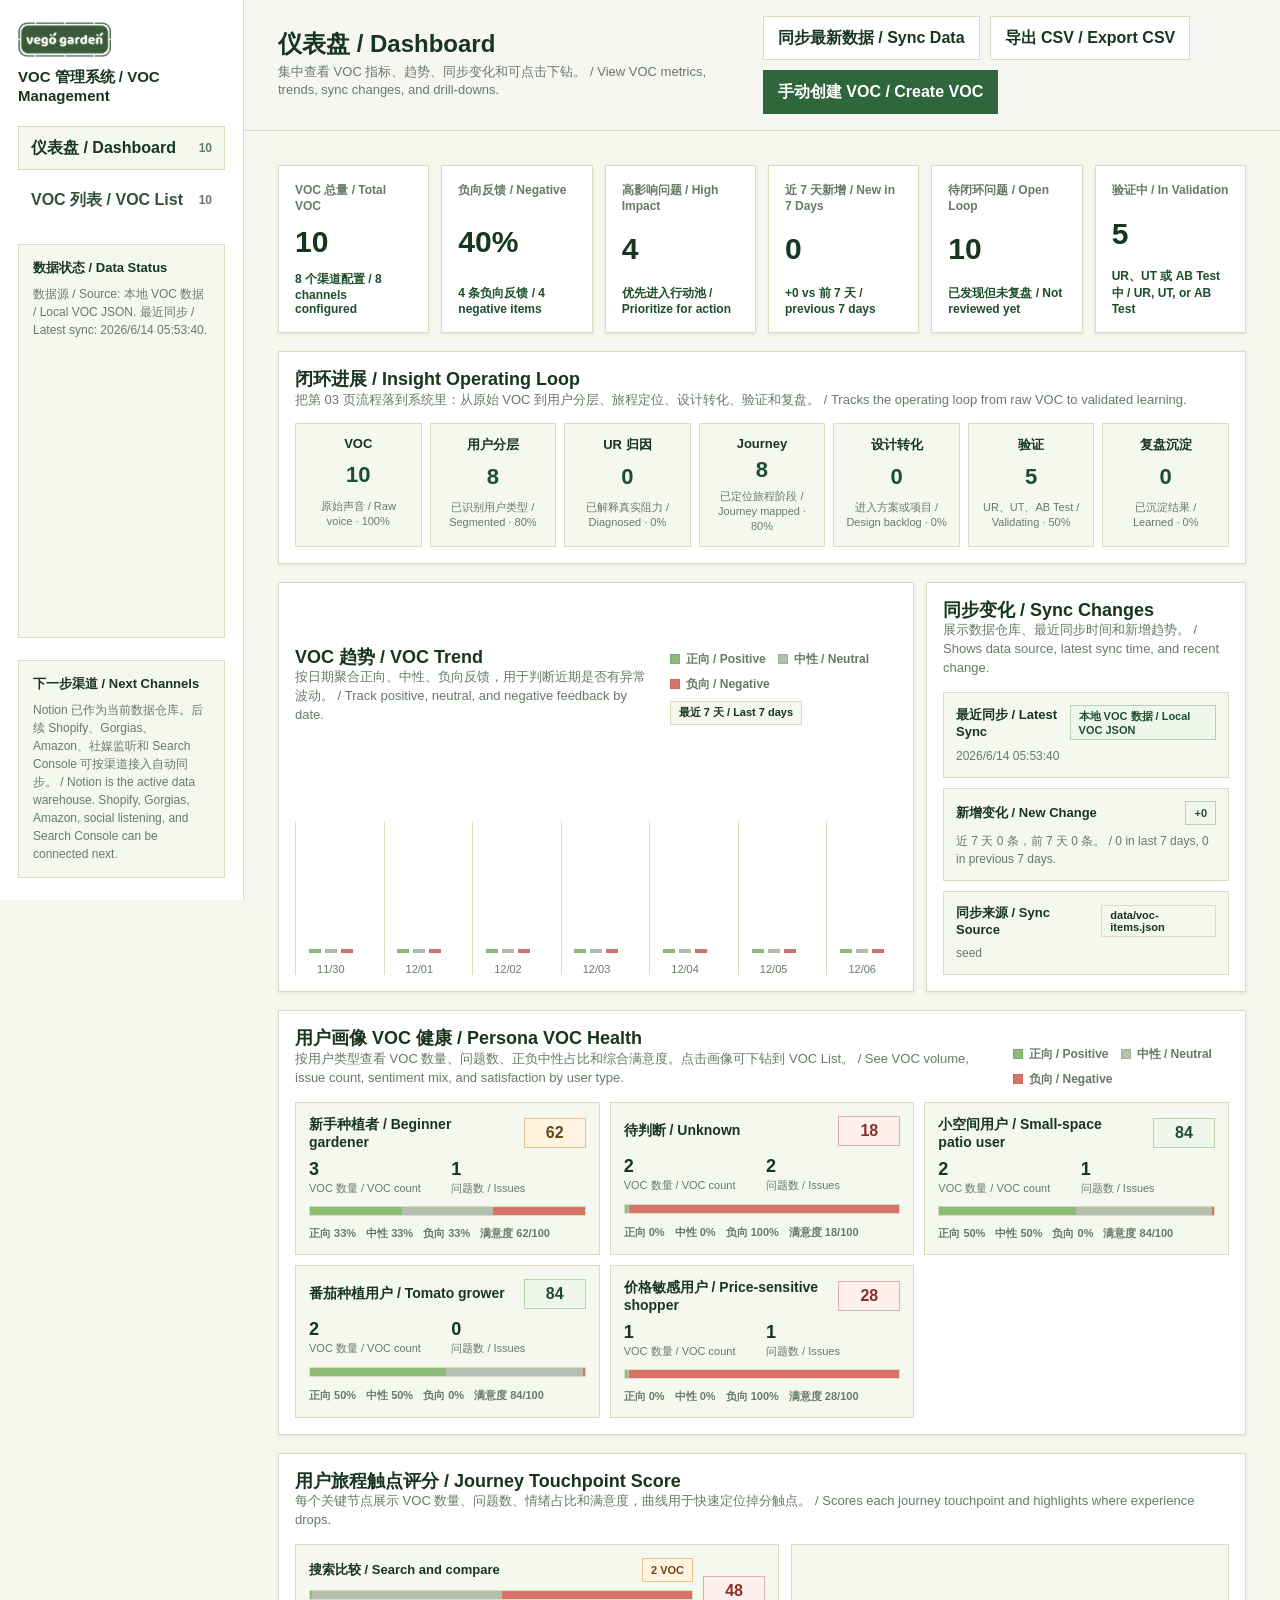
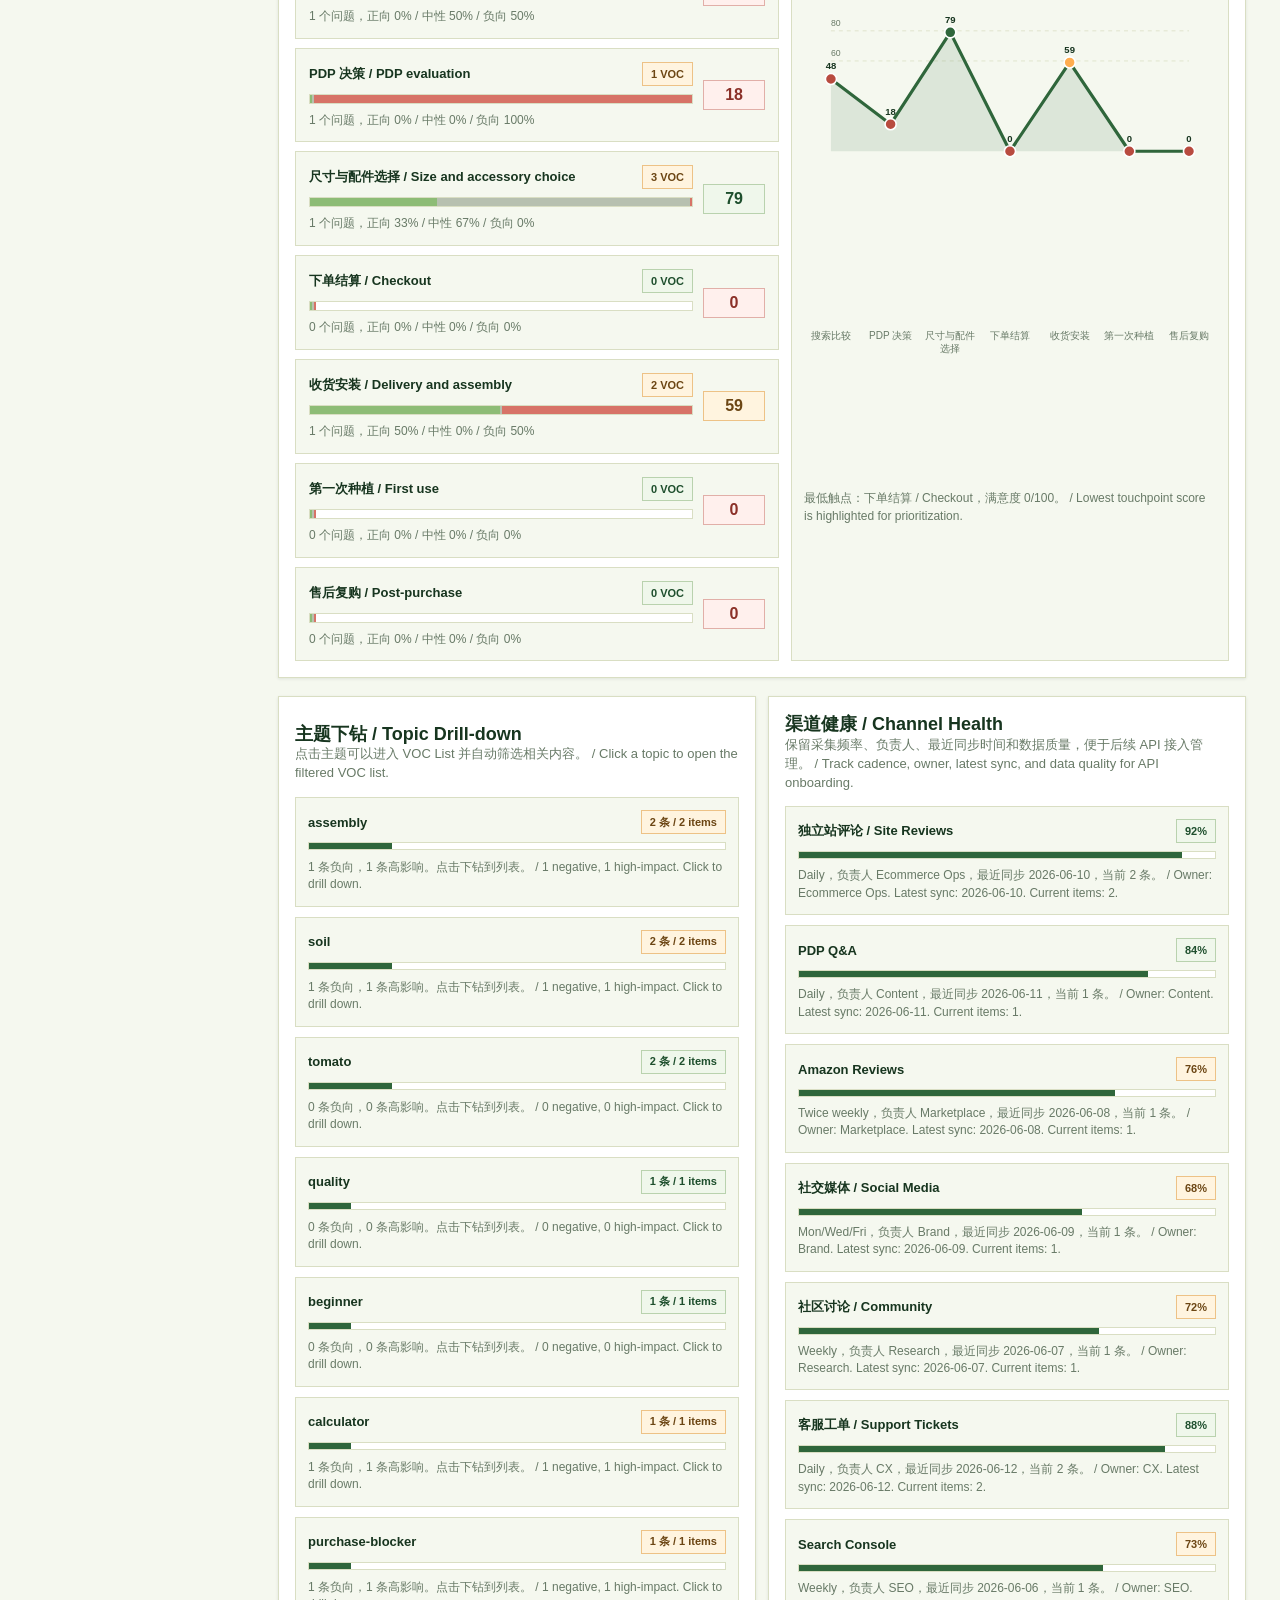
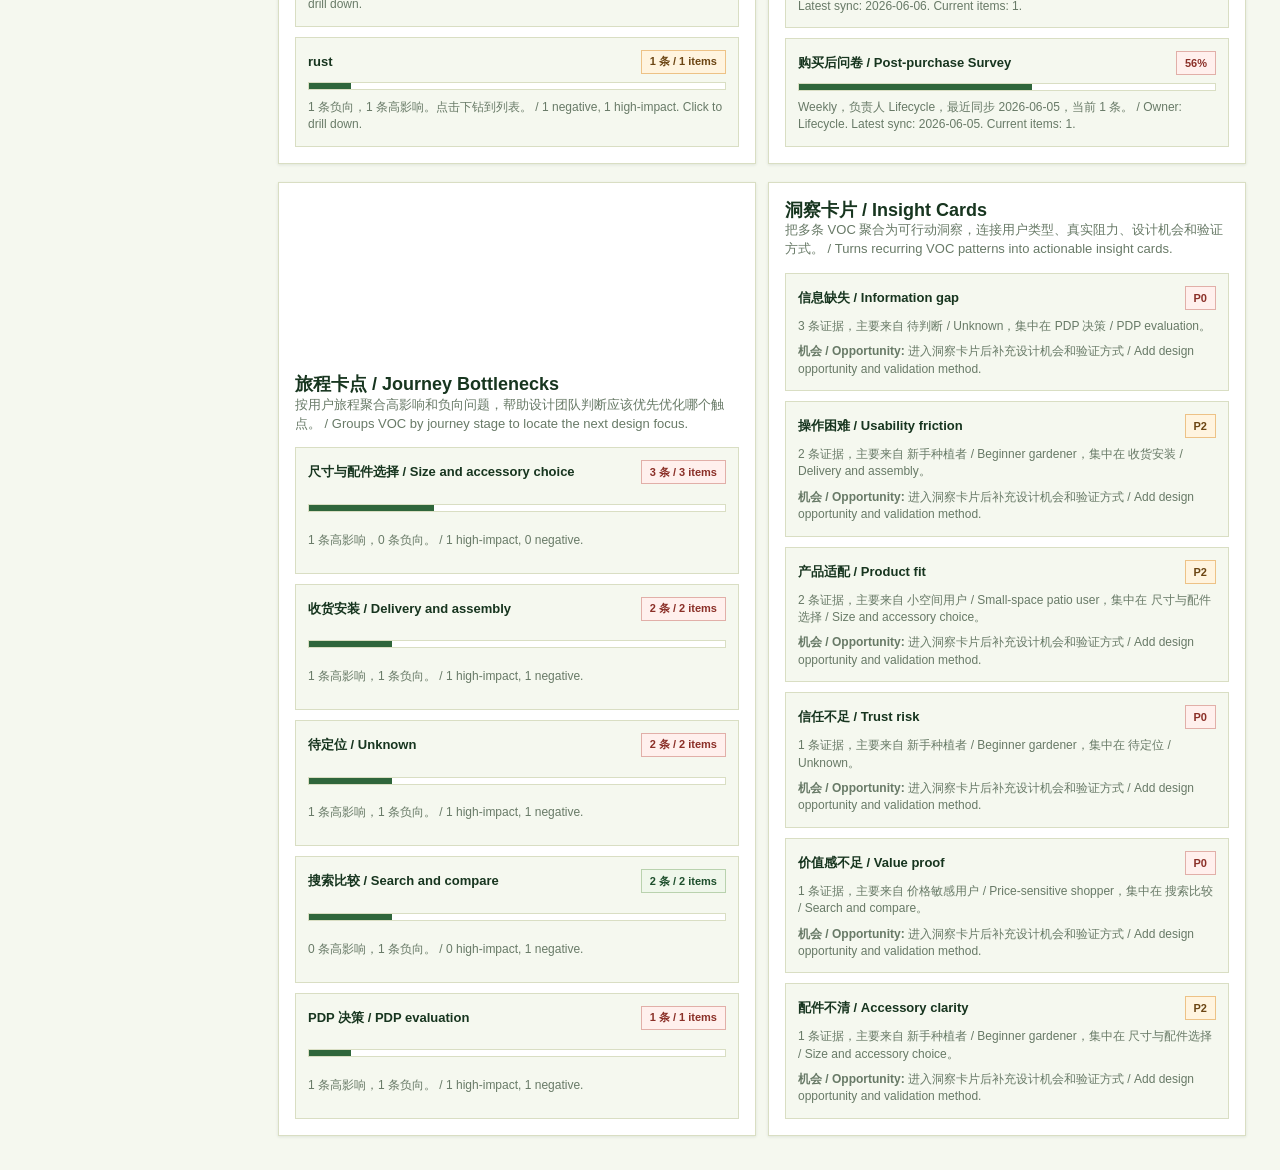
==== commit 7b38c965: "Add persona and journey scoring to VOC dashboard" ====
--- a/vego-voc-system.html
+++ b/vego-voc-system.html
@@ -470,6 +470,179 @@
         gap: 10px;
       }
 
+      .persona-grid {
+        display: grid;
+        grid-template-columns: repeat(auto-fit, minmax(260px, 1fr));
+        gap: 10px;
+      }
+
+      .persona-card,
+      .journey-score-row {
+        display: grid;
+        gap: 10px;
+        width: 100%;
+        padding: 13px;
+        border: 1px solid var(--line);
+        background: var(--surface-2);
+        color: var(--text);
+        text-align: left;
+      }
+
+      button.persona-card:hover,
+      button.journey-score-row:hover {
+        border-color: #b9d2ae;
+        background: #eef7ea;
+      }
+
+      .score-line {
+        display: flex;
+        align-items: center;
+        justify-content: space-between;
+        gap: 14px;
+      }
+
+      .score-line strong {
+        color: var(--ink);
+        font-size: 14px;
+      }
+
+      .score-pill {
+        min-width: 62px;
+        padding: 5px 8px;
+        border: 1px solid #b9d2ae;
+        background: #eff7eb;
+        color: var(--green-dark);
+        font-size: 16px;
+        font-weight: 900;
+        text-align: center;
+      }
+
+      .score-pill.warn {
+        border-color: #edc286;
+        background: #fff4df;
+        color: #6c4614;
+      }
+
+      .score-pill.risk {
+        border-color: #e1afa8;
+        background: #fff0ed;
+        color: #8b3028;
+      }
+
+      .stat-strip {
+        display: grid;
+        grid-template-columns: repeat(2, minmax(0, 1fr));
+        gap: 8px;
+      }
+
+      .stat-strip span {
+        display: grid;
+        gap: 3px;
+        color: var(--muted);
+        font-size: 11px;
+      }
+
+      .stat-strip b {
+        color: var(--ink);
+        font-size: 18px;
+        line-height: 1;
+      }
+
+      .sentiment-stack {
+        display: grid;
+        grid-template-columns: var(--positive, 0fr) var(--neutral, 0fr) var(--negative, 0fr);
+        height: 10px;
+        overflow: hidden;
+        border: 1px solid var(--line);
+        background: #fff;
+      }
+
+      .sentiment-stack span {
+        min-width: 2px;
+      }
+
+      .sentiment-stack .positive {
+        background: #8dbc76;
+      }
+
+      .sentiment-stack .neutral {
+        background: #b7c0b0;
+      }
+
+      .sentiment-stack .negative {
+        background: #d77367;
+      }
+
+      .sentiment-meta {
+        display: flex;
+        flex-wrap: wrap;
+        gap: 7px 10px;
+        color: var(--muted);
+        font-size: 11px;
+        font-weight: 800;
+      }
+
+      .journey-score-layout {
+        display: grid;
+        grid-template-columns: minmax(0, 1.05fr) minmax(320px, 0.95fr);
+        gap: 12px;
+        align-items: stretch;
+      }
+
+      .journey-score-list {
+        display: grid;
+        gap: 9px;
+      }
+
+      .journey-score-row {
+        grid-template-columns: minmax(0, 1fr) auto;
+        align-items: center;
+      }
+
+      .journey-score-row .row-body {
+        display: grid;
+        gap: 8px;
+        min-width: 0;
+      }
+
+      .journey-score-row p {
+        color: var(--muted);
+        font-size: 12px;
+        line-height: 1.4;
+      }
+
+      .journey-curve {
+        min-height: 342px;
+        display: grid;
+        gap: 12px;
+        align-content: stretch;
+        padding: 12px;
+        border: 1px solid var(--line);
+        background: var(--surface-2);
+      }
+
+      .journey-curve svg {
+        width: 100%;
+        min-height: 238px;
+        display: block;
+      }
+
+      .curve-labels {
+        display: grid;
+        grid-template-columns: repeat(7, minmax(0, 1fr));
+        gap: 6px;
+        color: var(--muted);
+        font-size: 10px;
+        line-height: 1.25;
+        text-align: center;
+      }
+
+      .curve-caption {
+        color: var(--muted);
+        font-size: 12px;
+        line-height: 1.45;
+      }
+
       .list-row {
         display: grid;
         gap: 8px;
@@ -735,6 +908,7 @@
         .metric-grid,
         .panel-grid,
         .panel-grid.equal,
+        .journey-score-layout,
         .workflow-grid,
         .filter-grid,
         .filter-grid.extended,
@@ -754,6 +928,7 @@
         .metric-grid,
         .panel-grid,
         .panel-grid.equal,
+        .journey-score-layout,
         .workflow-grid,
         .filter-grid,
         .filter-grid.extended,
@@ -885,6 +1060,38 @@
                     </div>
                   </div>
                   <div class="sync-list" id="syncList"></div>
+                </div>
+              </div>
+            </section>
+
+            <section class="section">
+              <div class="panel">
+                <div class="section-head">
+                  <div>
+                    <h2>用户画像 VOC 健康 / Persona VOC Health</h2>
+                    <p>按用户类型查看 VOC 数量、问题数、正负中性占比和综合满意度。点击画像可下钻到 VOC List。 / See VOC volume, issue count, sentiment mix, and satisfaction by user type.</p>
+                  </div>
+                  <div class="trend-legend" aria-label="Persona sentiment legend">
+                    <span class="legend-item"><span class="legend-dot positive"></span>正向 / Positive</span>
+                    <span class="legend-item"><span class="legend-dot neutral"></span>中性 / Neutral</span>
+                    <span class="legend-item"><span class="legend-dot negative"></span>负向 / Negative</span>
+                  </div>
+                </div>
+                <div class="persona-grid" id="personaGrid"></div>
+              </div>
+            </section>
+
+            <section class="section">
+              <div class="panel">
+                <div class="section-head">
+                  <div>
+                    <h2>用户旅程触点评分 / Journey Touchpoint Score</h2>
+                    <p>每个关键节点展示 VOC 数量、问题数、情绪占比和满意度，曲线用于快速定位掉分触点。 / Scores each journey touchpoint and highlights where experience drops.</p>
+                  </div>
+                </div>
+                <div class="journey-score-layout">
+                  <div class="journey-score-list" id="journeyScoreList"></div>
+                  <div class="journey-curve" id="journeyScoreCurve"></div>
                 </div>
               </div>
             </section>
@@ -1643,6 +1850,141 @@
         return [...counts.entries()].sort((a, b) => b[1] - a[1]);
       }
 
+      function getVocHealth(items) {
+        const total = items.length;
+        const positive = items.filter((voice) => voice.sentiment === "positive").length;
+        const neutral = items.filter((voice) => voice.sentiment === "neutral").length;
+        const negative = items.filter((voice) => voice.sentiment === "negative").length;
+        const issues = items.filter((voice) => voice.sentiment === "negative" || voice.impact === "high").length;
+        const highNegative = items.filter((voice) => voice.sentiment === "negative" && voice.impact === "high").length;
+        const scoreBase = total ? ((positive * 100) + (neutral * 68) + (negative * 28)) / total : 0;
+        const penalty = total ? (highNegative / total) * 10 : 0;
+        const score = Math.max(0, Math.min(100, Math.round(scoreBase - penalty)));
+        const percent = (count) => Math.round((count / Math.max(1, total)) * 100);
+        return {
+          total,
+          positive,
+          neutral,
+          negative,
+          issues,
+          score,
+          positiveRate: percent(positive),
+          neutralRate: percent(neutral),
+          negativeRate: percent(negative),
+        };
+      }
+
+      function scoreClass(score) {
+        if (score < 55) return "risk";
+        if (score < 72) return "warn";
+        return "";
+      }
+
+      function sentimentStackStyle(health) {
+        return `--positive:${Math.max(health.positive, 0.001)}fr; --neutral:${Math.max(health.neutral, 0.001)}fr; --negative:${Math.max(health.negative, 0.001)}fr;`;
+      }
+
+      function renderPersonaGrid() {
+        const ranked = userTypeOptions
+          .map((option) => {
+            const related = state.voices.filter((voice) => voice.userType === option.id);
+            return { option, related, health: getVocHealth(related) };
+          })
+          .filter((item) => item.health.total > 0)
+          .sort((a, b) => b.health.total - a.health.total || a.health.score - b.health.score)
+          .slice(0, 8);
+
+        $("personaGrid").innerHTML = ranked.map(({ option, health }) => `
+          <button class="persona-card" type="button" data-user-type="${option.id}">
+            <div class="score-line">
+              <strong>${option.label}</strong>
+              <span class="score-pill ${scoreClass(health.score)}">${health.score}</span>
+            </div>
+            <div class="stat-strip">
+              <span><b>${health.total}</b>VOC 数量 / VOC count</span>
+              <span><b>${health.issues}</b>问题数 / Issues</span>
+            </div>
+            <div class="sentiment-stack" style="${sentimentStackStyle(health)}" aria-label="Sentiment mix">
+              <span class="positive"></span>
+              <span class="neutral"></span>
+              <span class="negative"></span>
+            </div>
+            <div class="sentiment-meta">
+              <span>正向 ${health.positiveRate}%</span>
+              <span>中性 ${health.neutralRate}%</span>
+              <span>负向 ${health.negativeRate}%</span>
+              <span>满意度 ${health.score}/100</span>
+            </div>
+          </button>
+        `).join("") || `<div class="list-row"><p>暂无用户画像数据。 / No persona data yet.</p></div>`;
+      }
+
+      function journeyHealthRows() {
+        return journeyOptions
+          .filter((option) => option.id !== "unknown")
+          .map((option) => {
+            const related = state.voices.filter((voice) => voice.journeyStage === option.id);
+            return { option, related, health: getVocHealth(related) };
+          });
+      }
+
+      function renderJourneyScorePanel() {
+        const rows = journeyHealthRows();
+        $("journeyScoreList").innerHTML = rows.map(({ option, health }) => `
+          <button class="journey-score-row" type="button" data-journey-score="${option.id}">
+            <div class="row-body">
+              <div class="row-top">
+                <strong>${option.label}</strong>
+                <span class="badge ${health.issues ? "warn" : "good"}">${health.total} VOC</span>
+              </div>
+              <div class="sentiment-stack" style="${sentimentStackStyle(health)}">
+                <span class="positive"></span>
+                <span class="neutral"></span>
+                <span class="negative"></span>
+              </div>
+              <p>${health.issues} 个问题，正向 ${health.positiveRate}% / 中性 ${health.neutralRate}% / 负向 ${health.negativeRate}%</p>
+            </div>
+            <span class="score-pill ${scoreClass(health.score)}">${health.score}</span>
+          </button>
+        `).join("");
+
+        renderJourneyScoreCurve(rows);
+      }
+
+      function renderJourneyScoreCurve(rows) {
+        const width = 520;
+        const height = 238;
+        const padX = 34;
+        const padY = 24;
+        const plotW = width - padX * 2;
+        const plotH = height - padY * 2;
+        const xFor = (index) => padX + (rows.length <= 1 ? plotW / 2 : (plotW / (rows.length - 1)) * index);
+        const yFor = (score) => padY + ((100 - score) / 100) * plotH;
+        const points = rows.map(({ health }, index) => [xFor(index), yFor(health.score)]);
+        const line = points.map(([x, y]) => `${x},${y}`).join(" ");
+        const area = `${padX},${padY + plotH} ${line} ${padX + plotW},${padY + plotH}`;
+        const labels = rows.map(({ option }) => `<span>${option.label.split(" / ")[0]}</span>`).join("");
+        const lowest = rows.reduce((min, row) => row.health.score < min.health.score ? row : min, rows[0]);
+
+        $("journeyScoreCurve").innerHTML = `
+          <svg viewBox="0 0 ${width} ${height}" role="img" aria-label="Journey satisfaction score curve">
+            <line x1="${padX}" y1="${yFor(80)}" x2="${padX + plotW}" y2="${yFor(80)}" stroke="#d9dec3" stroke-width="1" stroke-dasharray="5 5"></line>
+            <line x1="${padX}" y1="${yFor(60)}" x2="${padX + plotW}" y2="${yFor(60)}" stroke="#d9dec3" stroke-width="1" stroke-dasharray="5 5"></line>
+            <polygon points="${area}" fill="rgba(47, 102, 59, 0.12)"></polygon>
+            <polyline points="${line}" fill="none" stroke="#2f663b" stroke-width="4" stroke-linejoin="round" stroke-linecap="round"></polyline>
+            ${points.map(([x, y], index) => {
+              const score = rows[index].health.score;
+              const fill = score < 55 ? "#b84b3f" : score < 72 ? "#ffad4f" : "#2f663b";
+              return `<g><circle cx="${x}" cy="${y}" r="7" fill="${fill}" stroke="#fff" stroke-width="2"></circle><text x="${x}" y="${Math.max(16, y - 12)}" text-anchor="middle" fill="#17351f" font-size="12" font-weight="800">${score}</text></g>`;
+            }).join("")}
+            <text x="${padX}" y="${yFor(80) - 6}" fill="#687a67" font-size="11">80</text>
+            <text x="${padX}" y="${yFor(60) - 6}" fill="#687a67" font-size="11">60</text>
+          </svg>
+          <div class="curve-labels">${labels}</div>
+          <p class="curve-caption">最低触点：${lowest ? lowest.option.label : "N/A"}，满意度 ${lowest ? lowest.health.score : 0}/100。 / Lowest touchpoint score is highlighted for prioritization.</p>
+        `;
+      }
+
       function renderJourneyList() {
         const journeyCounts = countBy(state.voices, "journeyStage").slice(0, 7);
         $("journeyList").innerHTML = journeyCounts.map(([journey, count]) => {
@@ -1774,6 +2116,8 @@
         renderWorkflowGrid();
         renderTrendChart();
         renderSyncList();
+        renderPersonaGrid();
+        renderJourneyScorePanel();
         renderTopics();
         renderChannels();
         renderJourneyList();
@@ -1874,6 +2218,14 @@
         $("channelList").addEventListener("click", (event) => {
           const row = event.target.closest("[data-source]");
           if (row) drillToList({ ...resetFilters(), source: row.dataset.source });
+        });
+        $("personaGrid").addEventListener("click", (event) => {
+          const row = event.target.closest("[data-user-type]");
+          if (row) drillToList({ ...resetFilters(), userType: row.dataset.userType });
+        });
+        $("journeyScoreList").addEventListener("click", (event) => {
+          const row = event.target.closest("[data-journey-score]");
+          if (row) drillToList({ ...resetFilters(), journeyStage: row.dataset.journeyScore });
         });
         $("journeyList").addEventListener("click", (event) => {
           const row = event.target.closest("[data-journey]");
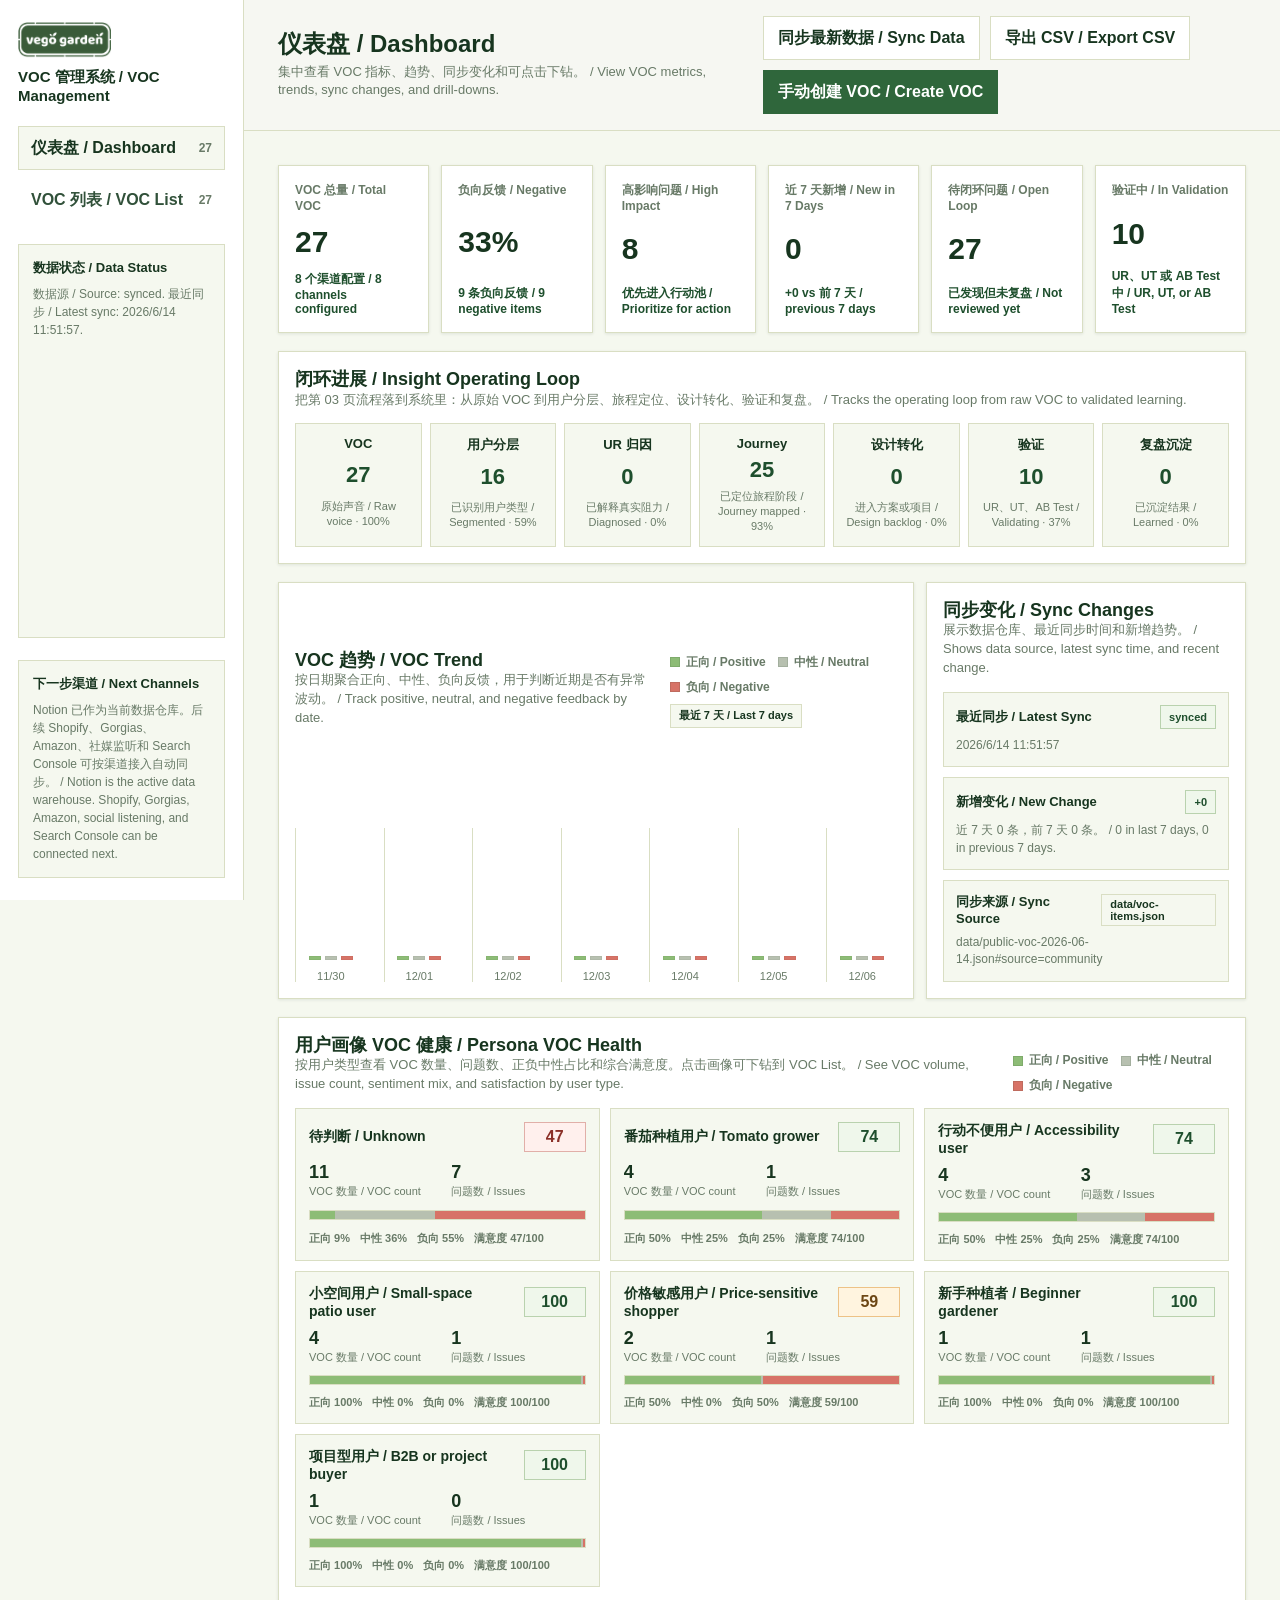
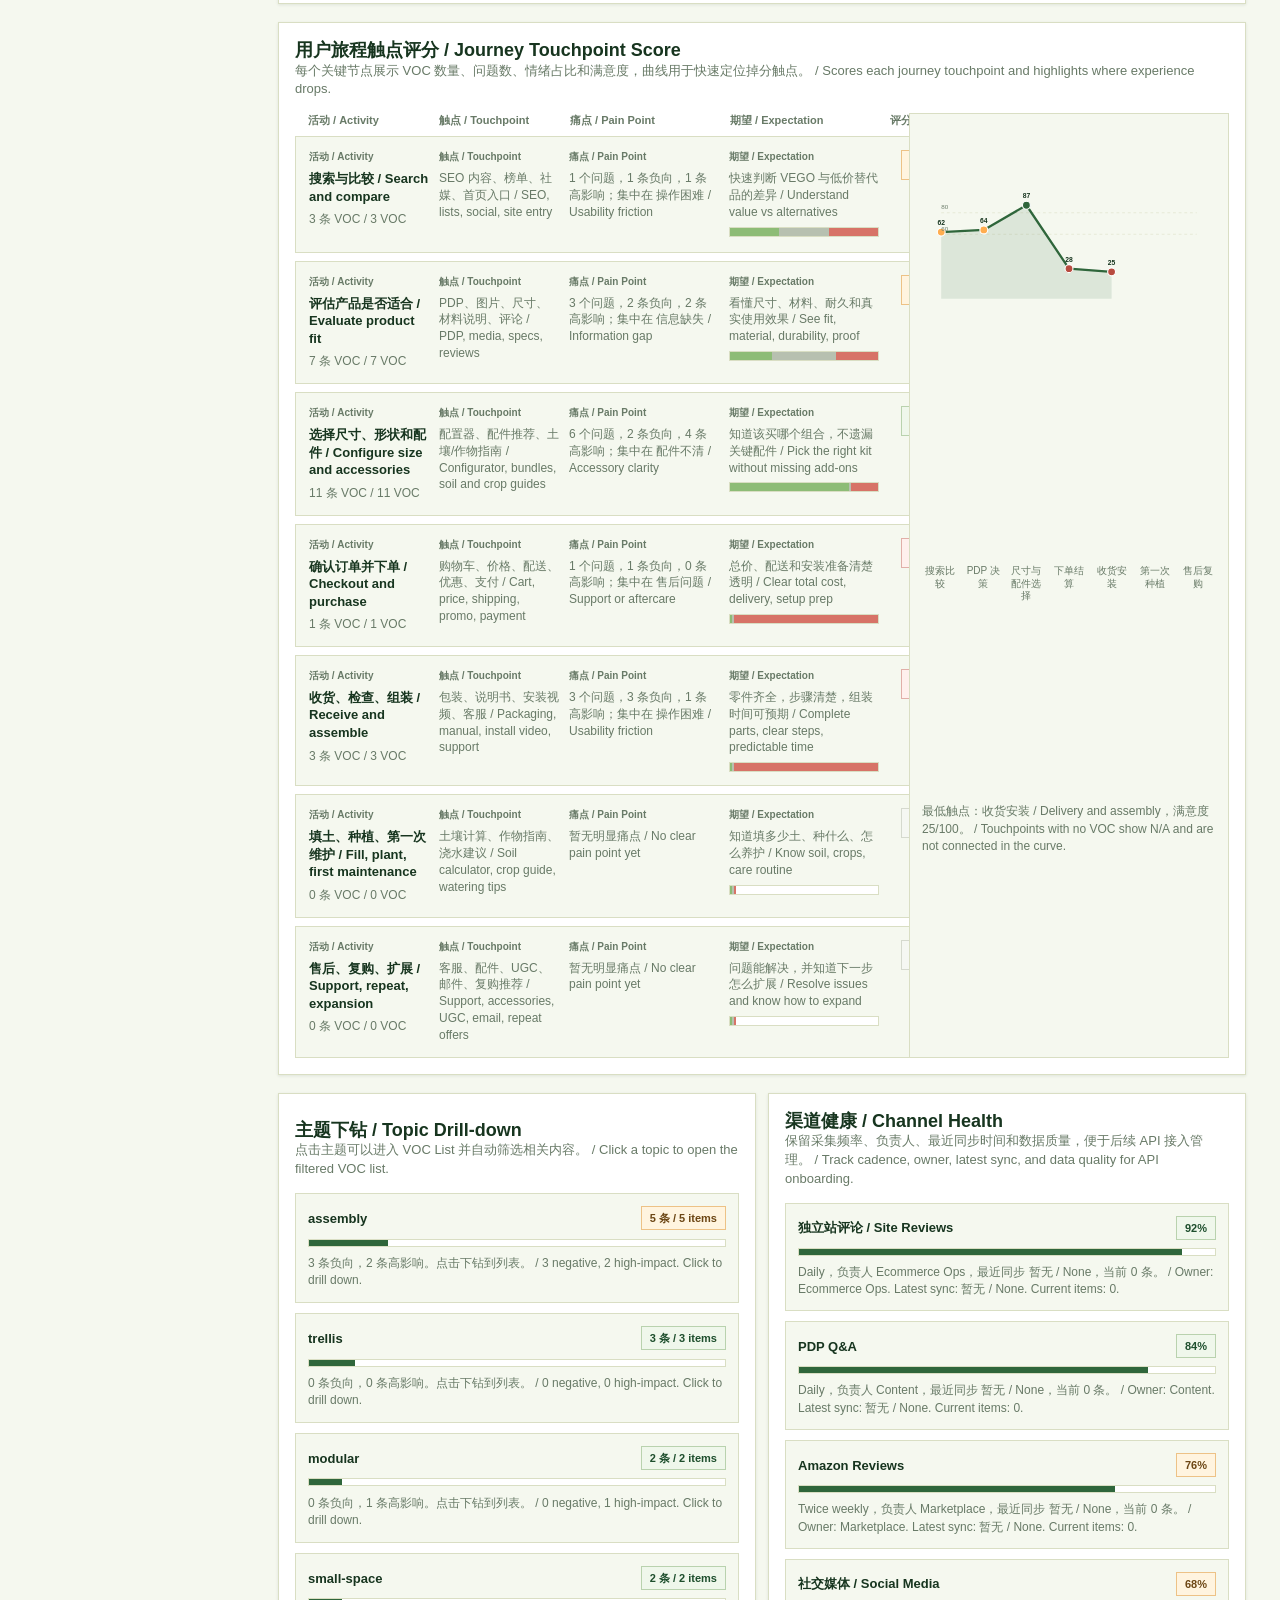
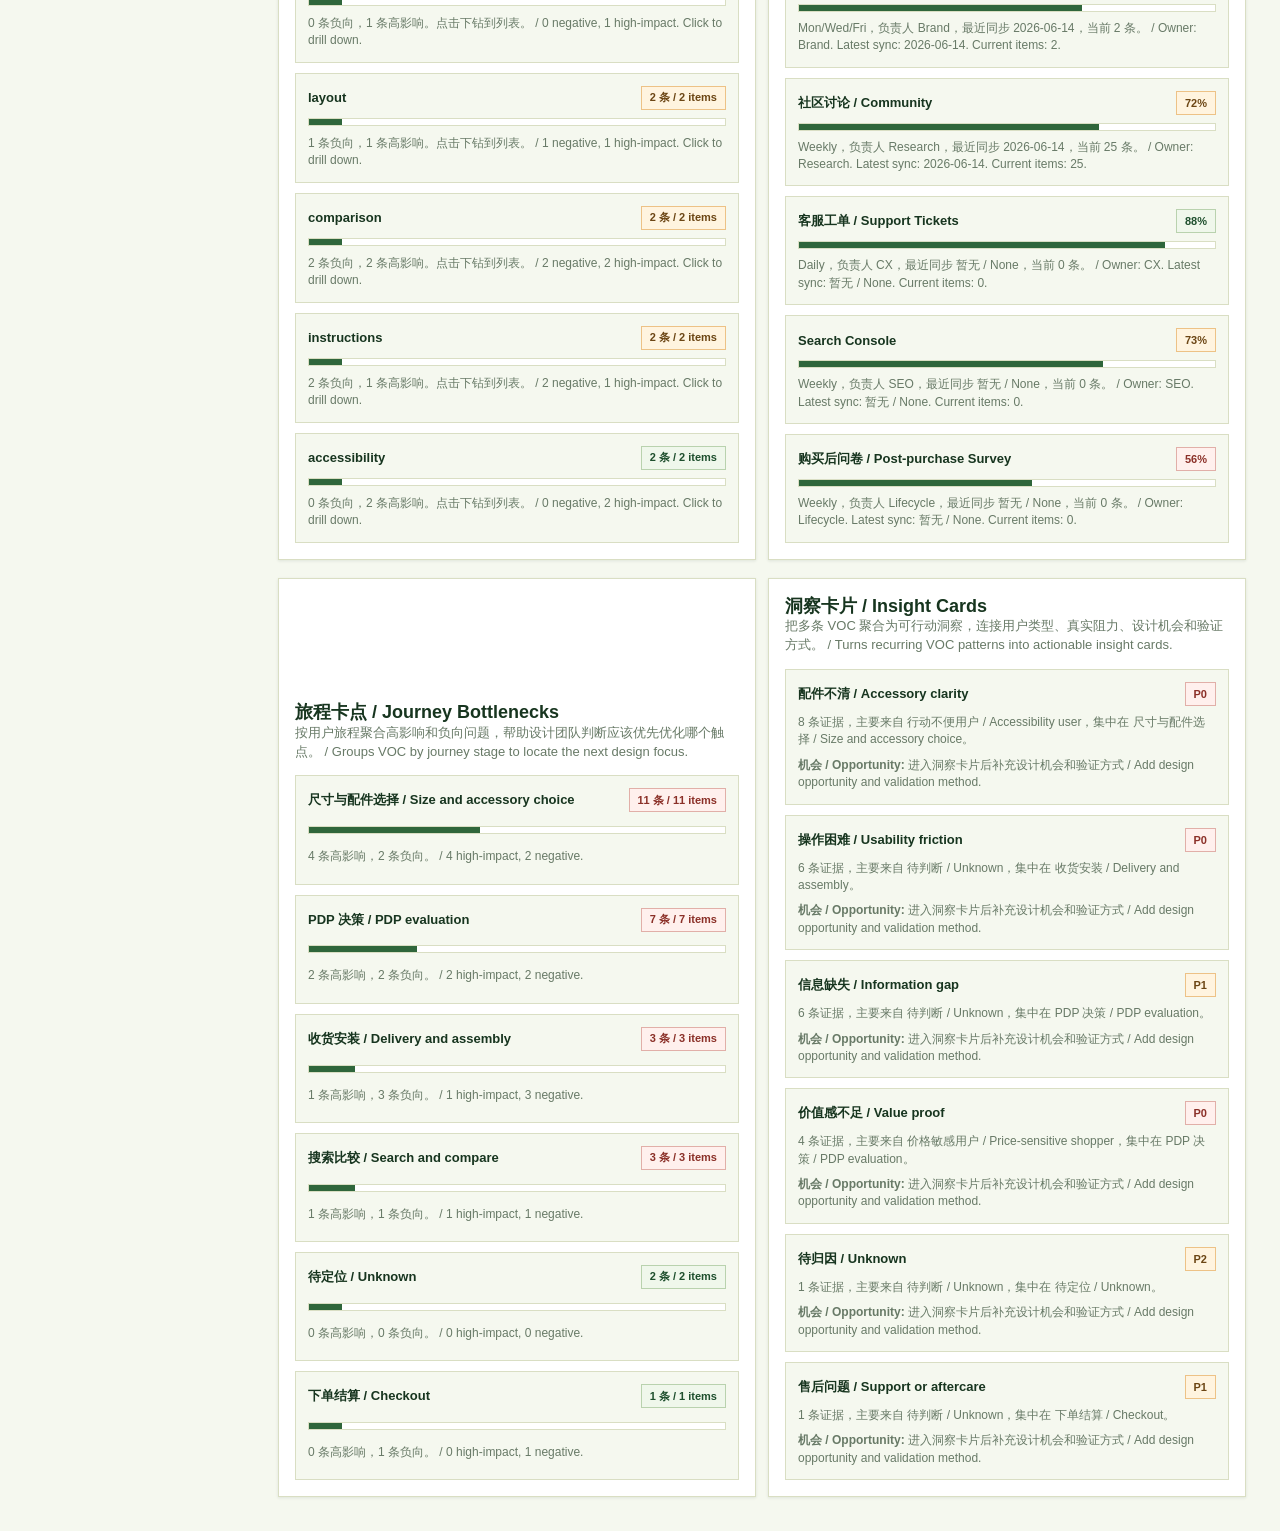
==== commit 6e44e1fb: "Refine VOC journey and decision status" ====
--- a/vego-voc-system.html
+++ b/vego-voc-system.html
@@ -529,6 +529,12 @@
         color: #8b3028;
       }
 
+      .score-pill.empty {
+        border-color: #d5d9ce;
+        background: #f5f7f2;
+        color: var(--muted);
+      }
+
       .stat-strip {
         display: grid;
         grid-template-columns: repeat(2, minmax(0, 1fr));
@@ -584,31 +590,67 @@
 
       .journey-score-layout {
         display: grid;
-        grid-template-columns: minmax(0, 1.05fr) minmax(320px, 0.95fr);
+        grid-template-columns: minmax(0, 1.45fr) minmax(320px, 0.55fr);
         gap: 12px;
         align-items: stretch;
       }
 
       .journey-score-list {
         display: grid;
-        gap: 9px;
-      }
-
-      .journey-score-row {
-        grid-template-columns: minmax(0, 1fr) auto;
-        align-items: center;
-      }
-
-      .journey-score-row .row-body {
-        display: grid;
         gap: 8px;
         min-width: 0;
       }
 
+      .journey-map-header,
+      .journey-score-row {
+        display: grid;
+        grid-template-columns: minmax(120px, 1fr) minmax(120px, 1fr) minmax(150px, 1.15fr) minmax(150px, 1.2fr) 74px;
+        gap: 10px;
+        align-items: stretch;
+      }
+
+      .journey-score-row {
+        min-height: 116px;
+      }
+
+      .journey-map-header {
+        padding: 0 13px;
+        color: var(--muted);
+        font-size: 11px;
+        font-weight: 900;
+      }
+
+      .journey-cell {
+        display: grid;
+        gap: 6px;
+        min-width: 0;
+        align-content: start;
+      }
+
+      .journey-cell .cell-label {
+        color: var(--muted);
+        font-size: 10px;
+        font-weight: 900;
+      }
+
+      .journey-cell strong {
+        color: var(--ink);
+        font-size: 13px;
+        line-height: 1.35;
+      }
+
+      .journey-cell p,
       .journey-score-row p {
         color: var(--muted);
         font-size: 12px;
         line-height: 1.4;
+      }
+
+      .journey-score-cell {
+        display: grid;
+        gap: 8px;
+        justify-items: end;
+        align-content: start;
       }
 
       .journey-curve {
@@ -791,7 +833,7 @@
 
       table {
         width: 100%;
-        min-width: 1720px;
+        min-width: 1880px;
         border-collapse: collapse;
       }
 
@@ -835,6 +877,13 @@
       .action-cell {
         max-width: 300px;
         line-height: 1.45;
+      }
+
+      .inline-select {
+        min-width: 150px;
+        min-height: 34px;
+        padding: 5px 8px;
+        font-size: 12px;
       }
 
       .tag-list {
@@ -915,6 +964,10 @@
         .form-grid {
           grid-template-columns: repeat(2, minmax(0, 1fr));
         }
+
+        .journey-score-layout {
+          grid-template-columns: 1fr;
+        }
       }
 
       @media (max-width: 700px) {
@@ -938,6 +991,18 @@
 
         .trend-chart {
           grid-template-columns: repeat(4, minmax(0, 1fr));
+        }
+
+        .journey-map-header {
+          display: none;
+        }
+
+        .journey-score-row {
+          grid-template-columns: 1fr;
+        }
+
+        .journey-score-cell {
+          justify-items: start;
         }
       }
 
@@ -1287,12 +1352,16 @@
                     复盘结果 / Review Result
                     <select id="manualReviewResult" required></select>
                   </label>
+                  <label>
+                    决策状态 / Decision Status
+                    <select id="manualDecisionStatus" required></select>
+                  </label>
                   <label class="wide">
                     用户原声 / User Voice
                     <textarea id="manualQuote" required placeholder="粘贴或概括一条 VOC / Paste or summarize one VOC"></textarea>
                   </label>
                   <label class="wide">
-                    建议动作 / Recommended Action
+                    AI 建议动作 / AI Suggested Action
                     <input id="manualAction" placeholder="例如：在 PDP 增加土壤袋数计算器 / Add soil bag calculator to PDP" />
                   </label>
                   <label class="wide">
@@ -1322,9 +1391,10 @@
                       <th><button type="button" data-sort="issueType">问题类型 / Issue Type <span id="sortIssueType"></span></button></th>
                       <th><button type="button" data-sort="workflowStatus">闭环状态 / Status <span id="sortWorkflowStatus"></span></button></th>
                       <th><button type="button" data-sort="verification">验证 / Validation <span id="sortVerification"></span></button></th>
+                      <th><button type="button" data-sort="decisionStatus">决策状态 / Decision <span id="sortDecisionStatus"></span></button></th>
                       <th>用户原声 / User Voice</th>
                       <th>标签 / Tags</th>
-                      <th>建议动作 / Recommended Action</th>
+                      <th>AI 建议动作 / AI Suggested Action</th>
                       <th>负责人 / Owner</th>
                       <th>复盘 / Review</th>
                     </tr>
@@ -1417,6 +1487,15 @@
         { id: "effective", label: "有效 / Effective" },
         { id: "ineffective", label: "无效 / Ineffective" },
         { id: "watching", label: "待观察 / Watching" },
+      ];
+
+      const decisionStatusOptions = [
+        { id: "pending-review", label: "待评审 / Pending review" },
+        { id: "accepted", label: "已采纳 / Accepted" },
+        { id: "rejected", label: "已拒绝 / Rejected" },
+        { id: "requirement", label: "转为需求 / Converted to requirement" },
+        { id: "experiment", label: "转为实验 / Converted to test" },
+        { id: "monitoring", label: "持续观察 / Monitoring" },
       ];
 
       const ownerOptions = ["UX", "Content", "CX", "Ecommerce Ops", "SEO", "Marketplace", "Lifecycle", "Research"];
@@ -1462,9 +1541,9 @@
         try {
           const stored = localStorage.getItem("vegoVocManualItems");
           const manualItems = stored ? JSON.parse(stored) : [];
-          return [...manualItems, ...defaultVoices];
+          return applyDecisionOverrides([...manualItems, ...defaultVoices].map(normalizeVoice));
         } catch {
-          return defaultVoices;
+          return applyDecisionOverrides(defaultVoices.map(normalizeVoice));
         }
       }
 
@@ -1480,6 +1559,37 @@
         } catch {
           return {};
         }
+      }
+
+      function makeVoiceKey(voice) {
+        return `${voice.source || "unknown"}|${String(voice.date || "").slice(0, 10)}|${voice.quote || voice.text || voice.comment || ""}`
+          .toLowerCase()
+          .replace(/\s+/g, " ")
+          .trim();
+      }
+
+      function getDecisionOverrides() {
+        try {
+          return JSON.parse(localStorage.getItem("vegoVocDecisionOverrides") || "{}");
+        } catch {
+          return {};
+        }
+      }
+
+      function saveDecisionOverrides(overrides) {
+        localStorage.setItem("vegoVocDecisionOverrides", JSON.stringify(overrides));
+      }
+
+      function applyDecisionOverrides(voices) {
+        const overrides = getDecisionOverrides();
+        return voices.map((voice) => {
+          const key = voice.key || makeVoiceKey(voice);
+          return {
+            ...voice,
+            key,
+            decisionStatus: normalizeOption(overrides[key] || voice.decisionStatus, decisionStatusOptions, "pending-review"),
+          };
+        });
       }
 
       function normalizeVoice(voice) {
@@ -1495,8 +1605,9 @@
         const workflowStatus = normalizeOption(voice.workflowStatus || voice.status, statusOptions, "new");
         const verification = normalizeOption(voice.verification || voice.validation || inferVerification(issueType, impact), verificationOptions, "triage");
         const reviewResult = normalizeOption(voice.reviewResult || voice.result, reviewResultOptions, "pending");
+        const decisionStatus = normalizeOption(voice.decisionStatus || voice.decision_status, decisionStatusOptions, "pending-review");
         const priority = voice.priority || calculatePriority({ impact, sentiment, tags, workflowStatus });
-        return {
+        const normalized = {
           source,
           sentiment,
           impact,
@@ -1515,10 +1626,12 @@
           owner: voice.owner || inferOwner(source, issueType),
           linkedProject: voice.linkedProject || voice.project || inferProject(issueType, joinedTags),
           reviewResult,
+          decisionStatus,
           insightLink: voice.insightLink || voice.insightUrl || "",
           recommendedAction: voice.recommendedAction || "",
           manual: Boolean(voice.manual),
         };
+        return { ...normalized, key: makeVoiceKey(normalized) };
       }
 
       function normalizeOption(value, options, fallback) {
@@ -1630,7 +1743,7 @@
         if (!Array.isArray(remoteItems)) throw new Error("VOC payload has no items.");
 
         const manualItems = getManualItems();
-        state.voices = [...manualItems, ...remoteItems.map(normalizeVoice).filter((voice) => voice.quote)];
+        state.voices = applyDecisionOverrides([...manualItems, ...remoteItems.map(normalizeVoice).filter((voice) => voice.quote)]);
         state.dataMeta = {
           mode: payload.mode || "notion-api",
           generatedAt: payload.generatedAt || new Date().toISOString(),
@@ -1859,7 +1972,7 @@
         const highNegative = items.filter((voice) => voice.sentiment === "negative" && voice.impact === "high").length;
         const scoreBase = total ? ((positive * 100) + (neutral * 68) + (negative * 28)) / total : 0;
         const penalty = total ? (highNegative / total) * 10 : 0;
-        const score = Math.max(0, Math.min(100, Math.round(scoreBase - penalty)));
+        const score = total ? Math.max(0, Math.min(100, Math.round(scoreBase - penalty))) : null;
         const percent = (count) => Math.round((count / Math.max(1, total)) * 100);
         return {
           total,
@@ -1875,9 +1988,14 @@
       }
 
       function scoreClass(score) {
+        if (score === null || score === undefined) return "empty";
         if (score < 55) return "risk";
         if (score < 72) return "warn";
         return "";
+      }
+
+      function formatScore(score) {
+        return score === null || score === undefined ? "N/A" : String(score);
       }
 
       function sentimentStackStyle(health) {
@@ -1891,14 +2009,14 @@
             return { option, related, health: getVocHealth(related) };
           })
           .filter((item) => item.health.total > 0)
-          .sort((a, b) => b.health.total - a.health.total || a.health.score - b.health.score)
+          .sort((a, b) => b.health.total - a.health.total || (a.health.score ?? 101) - (b.health.score ?? 101))
           .slice(0, 8);
 
         $("personaGrid").innerHTML = ranked.map(({ option, health }) => `
           <button class="persona-card" type="button" data-user-type="${option.id}">
             <div class="score-line">
               <strong>${option.label}</strong>
-              <span class="score-pill ${scoreClass(health.score)}">${health.score}</span>
+              <span class="score-pill ${scoreClass(health.score)}">${formatScore(health.score)}</span>
             </div>
             <div class="stat-strip">
               <span><b>${health.total}</b>VOC 数量 / VOC count</span>
@@ -1913,7 +2031,7 @@
               <span>正向 ${health.positiveRate}%</span>
               <span>中性 ${health.neutralRate}%</span>
               <span>负向 ${health.negativeRate}%</span>
-              <span>满意度 ${health.score}/100</span>
+              <span>满意度 ${formatScore(health.score)}${health.score === null ? "" : "/100"}</span>
             </div>
           </button>
         `).join("") || `<div class="list-row"><p>暂无用户画像数据。 / No persona data yet.</p></div>`;
@@ -1928,25 +2046,101 @@
           });
       }
 
+      const journeyMapTemplates = {
+        "search-compare": {
+          activity: "搜索与比较 / Search and compare",
+          touchpoint: "SEO 内容、榜单、社媒、首页入口 / SEO, lists, social, site entry",
+          expectation: "快速判断 VEGO 与低价替代品的差异 / Understand value vs alternatives",
+        },
+        "pdp-evaluation": {
+          activity: "评估产品是否适合 / Evaluate product fit",
+          touchpoint: "PDP、图片、尺寸、材料说明、评论 / PDP, media, specs, reviews",
+          expectation: "看懂尺寸、材料、耐久和真实使用效果 / See fit, material, durability, proof",
+        },
+        "configuration": {
+          activity: "选择尺寸、形状和配件 / Configure size and accessories",
+          touchpoint: "配置器、配件推荐、土壤/作物指南 / Configurator, bundles, soil and crop guides",
+          expectation: "知道该买哪个组合，不遗漏关键配件 / Pick the right kit without missing add-ons",
+        },
+        checkout: {
+          activity: "确认订单并下单 / Checkout and purchase",
+          touchpoint: "购物车、价格、配送、优惠、支付 / Cart, price, shipping, promo, payment",
+          expectation: "总价、配送和安装准备清楚透明 / Clear total cost, delivery, setup prep",
+        },
+        "delivery-assembly": {
+          activity: "收货、检查、组装 / Receive and assemble",
+          touchpoint: "包装、说明书、安装视频、客服 / Packaging, manual, install video, support",
+          expectation: "零件齐全，步骤清楚，组装时间可预期 / Complete parts, clear steps, predictable time",
+        },
+        "first-use": {
+          activity: "填土、种植、第一次维护 / Fill, plant, first maintenance",
+          touchpoint: "土壤计算、作物指南、浇水建议 / Soil calculator, crop guide, watering tips",
+          expectation: "知道填多少土、种什么、怎么养护 / Know soil, crops, care routine",
+        },
+        "post-purchase": {
+          activity: "售后、复购、扩展 / Support, repeat, expansion",
+          touchpoint: "客服、配件、UGC、邮件、复购推荐 / Support, accessories, UGC, email, repeat offers",
+          expectation: "问题能解决，并知道下一步怎么扩展 / Resolve issues and know how to expand",
+        },
+      };
+
+      function getJourneyPain(related, health) {
+        if (!related.length) return "暂无明显痛点 / No clear pain point yet";
+        const issueId = countBy(related, "issueType")[0]?.[0] || "unknown";
+        const negative = related.filter((voice) => voice.sentiment === "negative").length;
+        const high = related.filter((voice) => voice.impact === "high").length;
+        const issueLabel = labelById(issueTypeOptions, issueId);
+        return `${health.issues} 个问题，${negative} 条负向，${high} 条高影响；集中在 ${issueLabel}`;
+      }
+
       function renderJourneyScorePanel() {
         const rows = journeyHealthRows();
-        $("journeyScoreList").innerHTML = rows.map(({ option, health }) => `
+        $("journeyScoreList").innerHTML = `
+          <div class="journey-map-header" aria-hidden="true">
+            <span>活动 / Activity</span>
+            <span>触点 / Touchpoint</span>
+            <span>痛点 / Pain Point</span>
+            <span>期望 / Expectation</span>
+            <span>评分 / Score</span>
+          </div>
+          ${rows.map(({ option, related, health }) => {
+            const template = journeyMapTemplates[option.id] || {
+              activity: option.label,
+              touchpoint: "待补充 / To be mapped",
+              expectation: "待补充 / To be defined",
+            };
+            return `
           <button class="journey-score-row" type="button" data-journey-score="${option.id}">
-            <div class="row-body">
-              <div class="row-top">
-                <strong>${option.label}</strong>
-                <span class="badge ${health.issues ? "warn" : "good"}">${health.total} VOC</span>
-              </div>
+            <div class="journey-cell">
+              <span class="cell-label">活动 / Activity</span>
+              <strong>${template.activity}</strong>
+              <p>${health.total} 条 VOC / ${health.total} VOC</p>
+            </div>
+            <div class="journey-cell">
+              <span class="cell-label">触点 / Touchpoint</span>
+              <p>${template.touchpoint}</p>
+            </div>
+            <div class="journey-cell">
+              <span class="cell-label">痛点 / Pain Point</span>
+              <p>${getJourneyPain(related, health)}</p>
+            </div>
+            <div class="journey-cell">
+              <span class="cell-label">期望 / Expectation</span>
+              <p>${template.expectation}</p>
               <div class="sentiment-stack" style="${sentimentStackStyle(health)}">
                 <span class="positive"></span>
                 <span class="neutral"></span>
                 <span class="negative"></span>
               </div>
-              <p>${health.issues} 个问题，正向 ${health.positiveRate}% / 中性 ${health.neutralRate}% / 负向 ${health.negativeRate}%</p>
             </div>
-            <span class="score-pill ${scoreClass(health.score)}">${health.score}</span>
+            <div class="journey-score-cell">
+              <span class="score-pill ${scoreClass(health.score)}">${formatScore(health.score)}</span>
+              <p>正 ${health.positiveRate}%<br>中 ${health.neutralRate}%<br>负 ${health.negativeRate}%</p>
+            </div>
           </button>
-        `).join("");
+            `;
+          }).join("")}
+        `;
 
         renderJourneyScoreCurve(rows);
       }
@@ -1960,20 +2154,24 @@
         const plotH = height - padY * 2;
         const xFor = (index) => padX + (rows.length <= 1 ? plotW / 2 : (plotW / (rows.length - 1)) * index);
         const yFor = (score) => padY + ((100 - score) / 100) * plotH;
-        const points = rows.map(({ health }, index) => [xFor(index), yFor(health.score)]);
-        const line = points.map(([x, y]) => `${x},${y}`).join(" ");
-        const area = `${padX},${padY + plotH} ${line} ${padX + plotW},${padY + plotH}`;
+        const validPoints = rows
+          .map((row, index) => row.health.score === null ? null : { row, index, x: xFor(index), y: yFor(row.health.score) })
+          .filter(Boolean);
+        const line = validPoints.map((point) => `${point.x},${point.y}`).join(" ");
+        const area = validPoints.length
+          ? `${validPoints[0].x},${padY + plotH} ${line} ${validPoints.at(-1).x},${padY + plotH}`
+          : "";
         const labels = rows.map(({ option }) => `<span>${option.label.split(" / ")[0]}</span>`).join("");
-        const lowest = rows.reduce((min, row) => row.health.score < min.health.score ? row : min, rows[0]);
+        const lowest = validPoints.reduce((min, point) => !min || point.row.health.score < min.row.health.score ? point : min, null)?.row;
 
         $("journeyScoreCurve").innerHTML = `
           <svg viewBox="0 0 ${width} ${height}" role="img" aria-label="Journey satisfaction score curve">
             <line x1="${padX}" y1="${yFor(80)}" x2="${padX + plotW}" y2="${yFor(80)}" stroke="#d9dec3" stroke-width="1" stroke-dasharray="5 5"></line>
             <line x1="${padX}" y1="${yFor(60)}" x2="${padX + plotW}" y2="${yFor(60)}" stroke="#d9dec3" stroke-width="1" stroke-dasharray="5 5"></line>
-            <polygon points="${area}" fill="rgba(47, 102, 59, 0.12)"></polygon>
-            <polyline points="${line}" fill="none" stroke="#2f663b" stroke-width="4" stroke-linejoin="round" stroke-linecap="round"></polyline>
-            ${points.map(([x, y], index) => {
-              const score = rows[index].health.score;
+            ${area ? `<polygon points="${area}" fill="rgba(47, 102, 59, 0.12)"></polygon>` : ""}
+            ${line ? `<polyline points="${line}" fill="none" stroke="#2f663b" stroke-width="4" stroke-linejoin="round" stroke-linecap="round"></polyline>` : ""}
+            ${validPoints.map(({ x, y, row }) => {
+              const score = row.health.score;
               const fill = score < 55 ? "#b84b3f" : score < 72 ? "#ffad4f" : "#2f663b";
               return `<g><circle cx="${x}" cy="${y}" r="7" fill="${fill}" stroke="#fff" stroke-width="2"></circle><text x="${x}" y="${Math.max(16, y - 12)}" text-anchor="middle" fill="#17351f" font-size="12" font-weight="800">${score}</text></g>`;
             }).join("")}
@@ -1981,7 +2179,7 @@
             <text x="${padX}" y="${yFor(60) - 6}" fill="#687a67" font-size="11">60</text>
           </svg>
           <div class="curve-labels">${labels}</div>
-          <p class="curve-caption">最低触点：${lowest ? lowest.option.label : "N/A"}，满意度 ${lowest ? lowest.health.score : 0}/100。 / Lowest touchpoint score is highlighted for prioritization.</p>
+          <p class="curve-caption">最低触点：${lowest ? lowest.option.label : "N/A"}，满意度 ${lowest ? `${lowest.health.score}/100` : "N/A"}。 / Touchpoints with no VOC show N/A and are not connected in the curve.</p>
         `;
       }
 
@@ -2060,6 +2258,7 @@
         fillSelect("manualWorkflowStatus", statusOptions);
         fillSelect("manualVerification", verificationOptions);
         fillSelect("manualReviewResult", reviewResultOptions);
+        fillSelect("manualDecisionStatus", decisionStatusOptions);
       }
 
       function fillSelect(id, options, allLabel = "") {
@@ -2068,7 +2267,7 @@
       }
 
       function renderSortIndicators() {
-        ["Date", "Source", "Sentiment", "Impact", "Priority", "Title", "UserType", "JourneyStage", "IssueType", "WorkflowStatus", "Verification"].forEach((name) => {
+        ["Date", "Source", "Sentiment", "Impact", "Priority", "Title", "UserType", "JourneyStage", "IssueType", "WorkflowStatus", "Verification", "DecisionStatus"].forEach((name) => {
           $(`sort${name}`).textContent = "";
         });
         const id = `sort${state.sort.key.charAt(0).toUpperCase()}${state.sort.key.slice(1)}`;
@@ -2096,6 +2295,11 @@
               <td>${labelById(issueTypeOptions, voice.issueType)}</td>
               <td><span class="badge">${labelById(statusOptions, voice.workflowStatus)}</span></td>
               <td>${labelById(verificationOptions, voice.verification)}</td>
+              <td>
+                <select class="inline-select" data-decision-key="${encodeURIComponent(voice.key)}" aria-label="Decision status">
+                  ${decisionStatusOptions.map((option) => `<option value="${option.id}" ${option.id === voice.decisionStatus ? "selected" : ""}>${option.label}</option>`).join("")}
+                </select>
+              </td>
               <td class="quote-cell">${voice.quote}</td>
               <td><div class="tag-list">${voice.tags.map((tag) => `<span class="tag">${tag}</span>`).join("")}</div></td>
               <td class="action-cell">${voice.recommendedAction || "待补充 / To be added"}${voice.linkedProject ? `<br><span class="tag">${voice.linkedProject}</span>` : ""}</td>
@@ -2103,7 +2307,7 @@
               <td>${labelById(reviewResultOptions, voice.reviewResult)}${voice.insightLink ? `<br><a href="${voice.insightLink}" target="_blank" rel="noreferrer">Insight</a>` : ""}</td>
             </tr>
           `;
-        }).join("") || `<tr><td colspan="16">没有符合筛选条件的 VOC。 / No VOC items match the current filters.</td></tr>`;
+        }).join("") || `<tr><td colspan="17">没有符合筛选条件的 VOC。 / No VOC items match the current filters.</td></tr>`;
         $("tableSummary").textContent = `${filtered.length} 条 VOC / ${filtered.length} VOC items, 第 ${state.page} / ${totalPages} 页 / page ${state.page} of ${totalPages}`;
         $("prevPageBtn").disabled = state.page <= 1;
         $("nextPageBtn").disabled = state.page >= totalPages;
@@ -2150,9 +2354,19 @@
         $("verificationFilter").value = state.filters.verification;
       }
 
+      function updateDecisionStatus(key, value) {
+        const decodedKey = decodeURIComponent(key);
+        const normalizedStatus = normalizeOption(value, decisionStatusOptions, "pending-review");
+        const overrides = getDecisionOverrides();
+        overrides[decodedKey] = normalizedStatus;
+        saveDecisionOverrides(overrides);
+        state.voices = state.voices.map((voice) => voice.key === decodedKey ? { ...voice, decisionStatus: normalizedStatus } : voice);
+        showToast(`决策状态已更新：${labelById(decisionStatusOptions, normalizedStatus)} / Decision status updated.`);
+      }
+
       function exportCsv() {
         const rows = [
-          ["date", "source", "sentiment", "impact", "priority", "user_type", "journey_stage", "issue_type", "workflow_status", "verification", "owner", "linked_project", "review_result", "tags", "title", "quote", "recommended_action", "insight_link"],
+          ["date", "source", "sentiment", "impact", "priority", "user_type", "journey_stage", "issue_type", "workflow_status", "verification", "decision_status", "owner", "linked_project", "review_result", "tags", "title", "quote", "ai_suggested_action", "insight_link"],
           ...sortedVoices(filteredVoices()).map((voice) => [
             voice.date,
             sourceById(voice.source).name,
@@ -2164,6 +2378,7 @@
             voice.issueType,
             voice.workflowStatus,
             voice.verification,
+            voice.decisionStatus,
             voice.owner,
             voice.linkedProject,
             voice.reviewResult,
@@ -2259,6 +2474,10 @@
             renderTable();
           });
         });
+        $("vocTableBody").addEventListener("change", (event) => {
+          const select = event.target.closest("[data-decision-key]");
+          if (select) updateDecisionStatus(select.dataset.decisionKey, select.value);
+        });
         $("prevPageBtn").addEventListener("click", () => {
           state.page = Math.max(1, state.page - 1);
           renderTable();
@@ -2298,6 +2517,7 @@
             owner: $("manualOwner").value.trim(),
             linkedProject: $("manualLinkedProject").value.trim(),
             reviewResult: $("manualReviewResult").value,
+            decisionStatus: $("manualDecisionStatus").value,
             title: $("manualTitle").value.trim(),
             quote: $("manualQuote").value.trim(),
             date: $("manualDate").value,
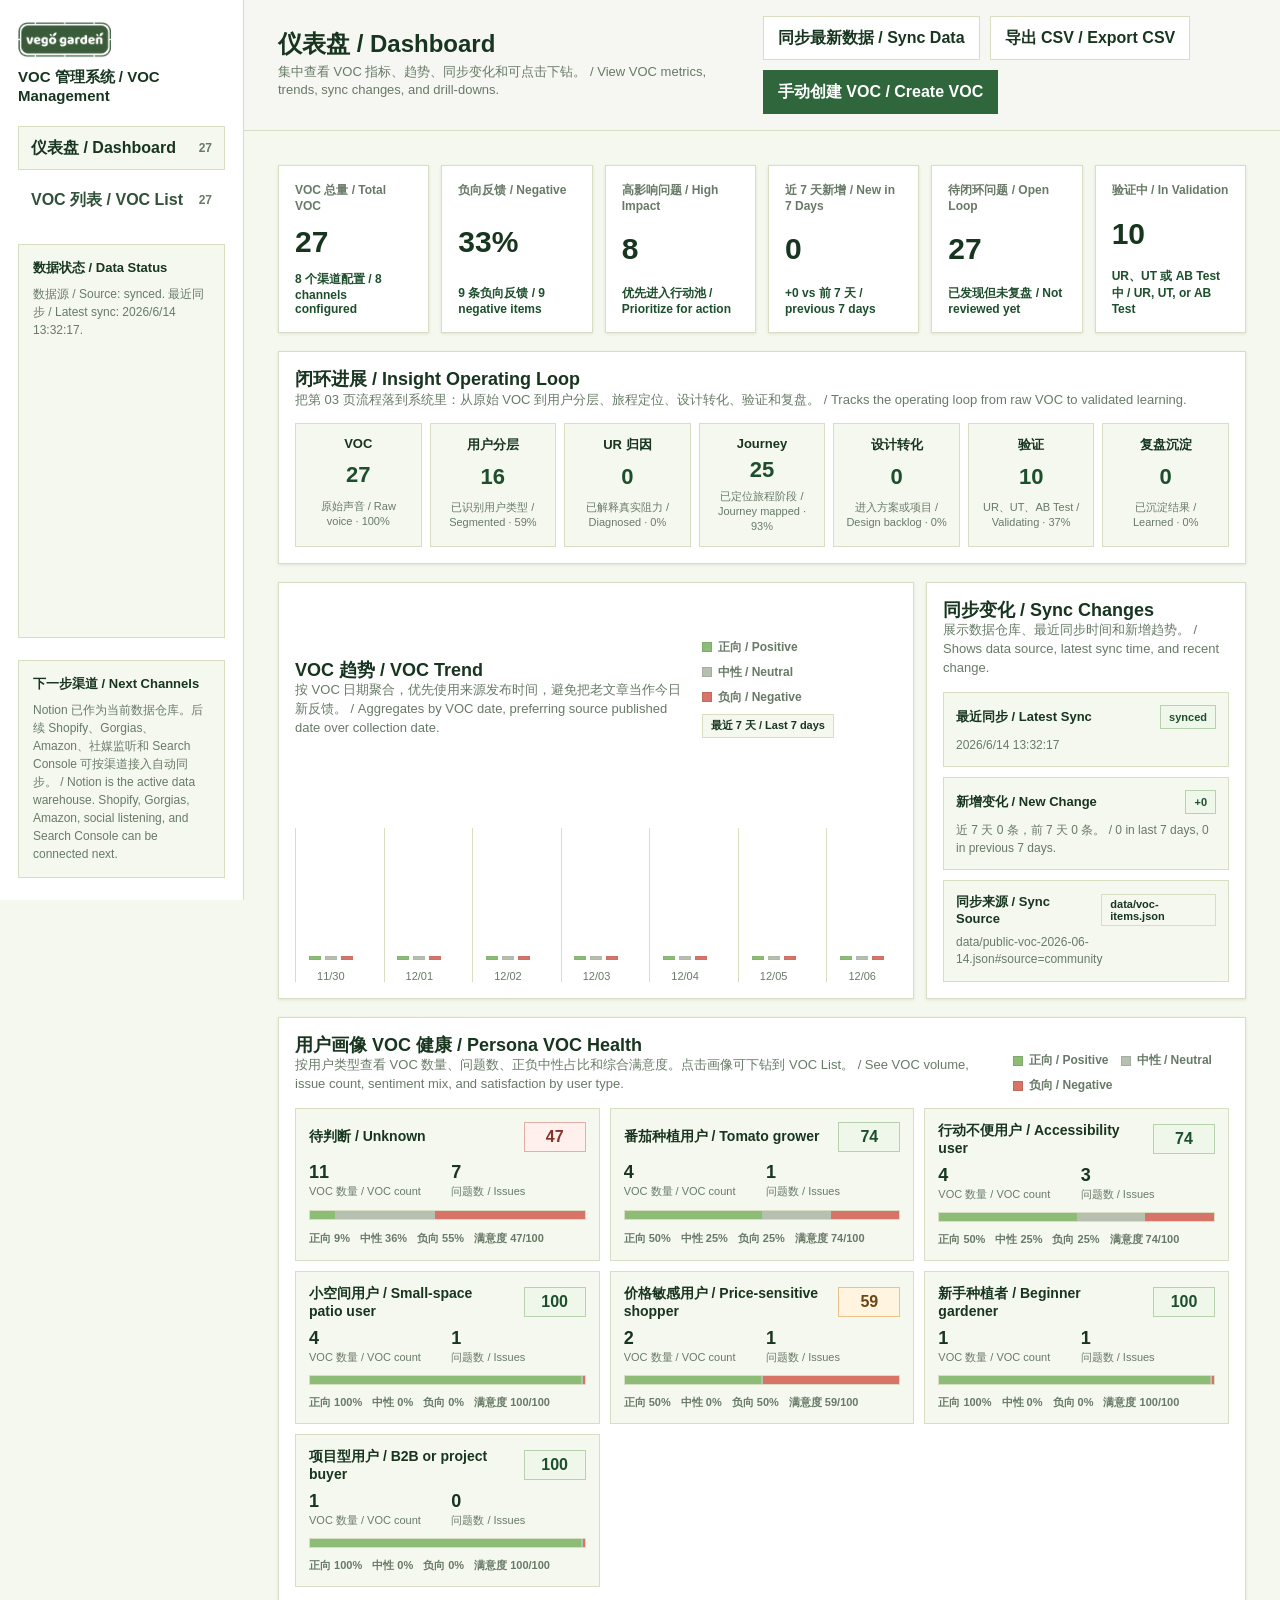
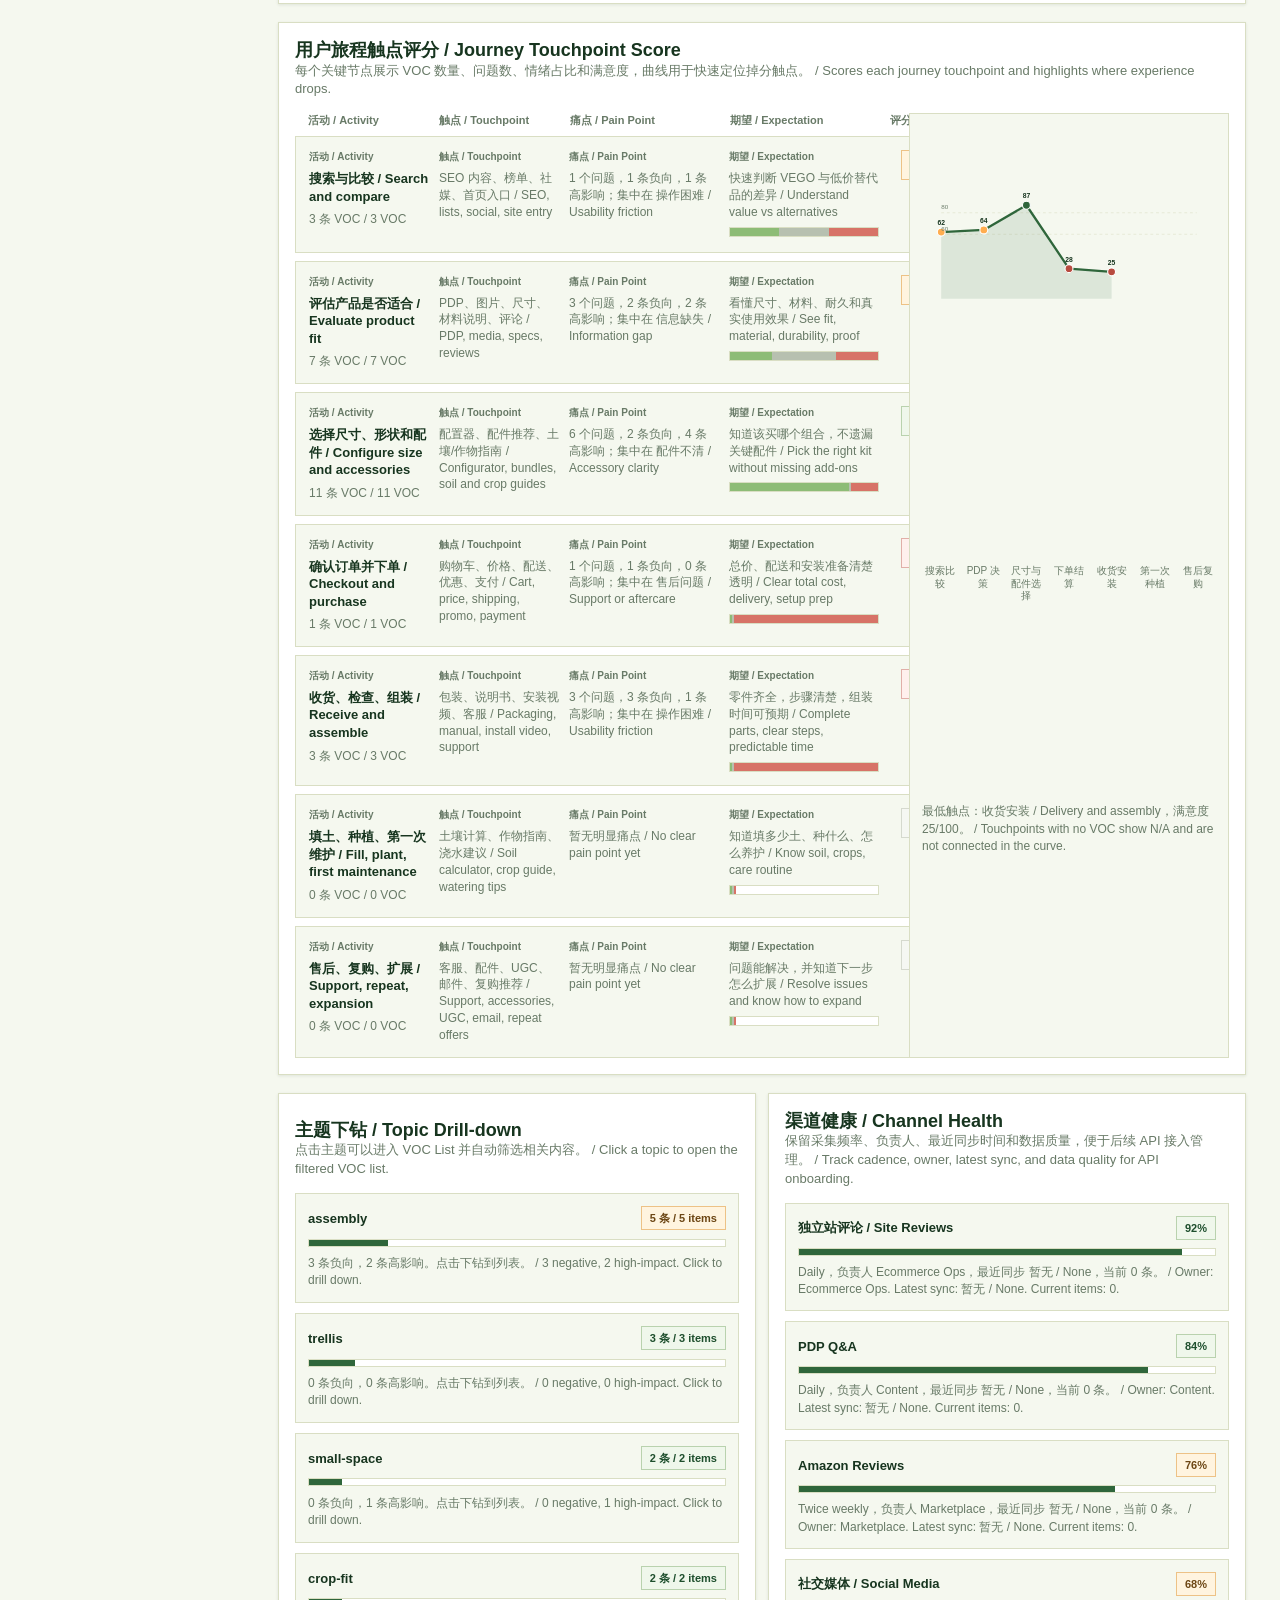
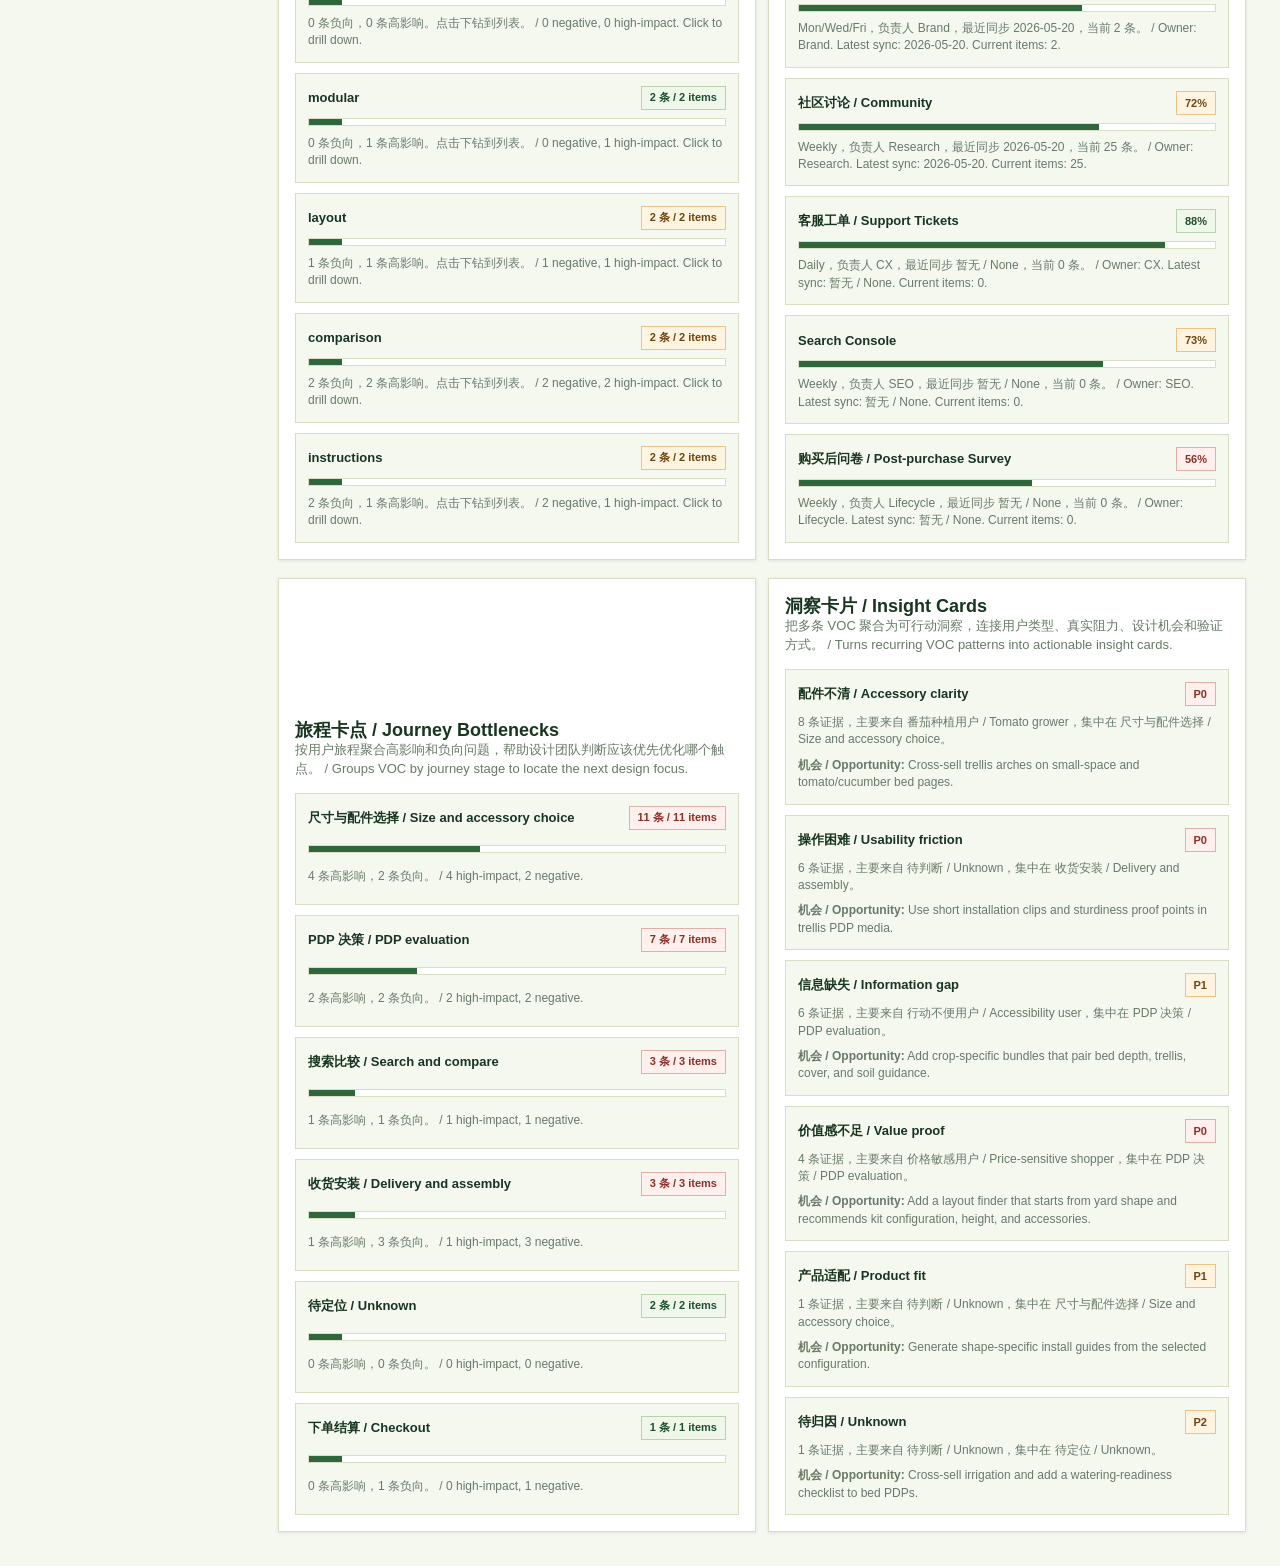
==== commit 6442a489: "Add VOC evidence freshness tracking" ====
--- a/vego-voc-system.html
+++ b/vego-voc-system.html
@@ -833,7 +833,7 @@
 
       table {
         width: 100%;
-        min-width: 1880px;
+        min-width: 2380px;
         border-collapse: collapse;
       }
 
@@ -877,6 +877,36 @@
       .action-cell {
         max-width: 300px;
         line-height: 1.45;
+      }
+
+      .evidence-cell {
+        min-width: 150px;
+      }
+
+      .evidence-links {
+        display: flex;
+        flex-wrap: wrap;
+        gap: 6px;
+        margin-bottom: 7px;
+      }
+
+      .evidence-links a,
+      .evidence-links span {
+        display: inline-flex;
+        align-items: center;
+        min-height: 26px;
+        padding: 3px 8px;
+        border: 1px solid var(--line);
+        background: var(--surface-2);
+        color: var(--ink);
+        font-size: 11px;
+        font-weight: 800;
+        text-decoration: none;
+      }
+
+      .evidence-links a:hover {
+        border-color: #b9d2ae;
+        background: #eef7ea;
       }
 
       .inline-select {
@@ -1106,7 +1136,7 @@
                   <div class="section-head">
                     <div>
                       <h2>VOC 趋势 / VOC Trend</h2>
-                      <p>按日期聚合正向、中性、负向反馈，用于判断近期是否有异常波动。 / Track positive, neutral, and negative feedback by date.</p>
+                      <p>按 VOC 日期聚合，优先使用来源发布时间，避免把老文章当作今日新反馈。 / Aggregates by VOC date, preferring source published date over collection date.</p>
                     </div>
                     <div class="trend-legend" aria-label="VOC trend legend">
                       <span class="legend-item"><span class="legend-dot positive"></span>正向 / Positive</span>
@@ -1297,8 +1327,12 @@
                     <select id="manualSource" required></select>
                   </label>
                   <label>
-                    日期 / Date
+                    VOC 日期 / VOC Date
                     <input id="manualDate" type="date" required />
+                  </label>
+                  <label>
+                    来源发布日期 / Source Published
+                    <input id="manualSourcePublishedDate" type="date" />
                   </label>
                   <label>
                     情绪 / Sentiment
@@ -1364,6 +1398,14 @@
                     AI 建议动作 / AI Suggested Action
                     <input id="manualAction" placeholder="例如：在 PDP 增加土壤袋数计算器 / Add soil bag calculator to PDP" />
                   </label>
+                  <label>
+                    原文链接 / Source Link
+                    <input id="manualSourceUrl" type="url" placeholder="https://..." />
+                  </label>
+                  <label>
+                    证据截图 / Evidence Screenshot
+                    <input id="manualEvidenceScreenshot" type="url" placeholder="Notion, Drive, or image URL" />
+                  </label>
                   <label class="wide">
                     洞察沉淀链接 / Insight Link
                     <input id="manualInsightLink" placeholder="Notion insight card, research note, or experiment link" />
@@ -1380,7 +1422,10 @@
                 <table>
                   <thead>
                     <tr>
-                      <th><button type="button" data-sort="date">日期 / Date <span id="sortDate"></span></button></th>
+                      <th><button type="button" data-sort="date">VOC 日期 / VOC Date <span id="sortDate"></span></button></th>
+                      <th><button type="button" data-sort="sourcePublishedDate">来源发布时间 / Published <span id="sortSourcePublishedDate"></span></button></th>
+                      <th><button type="button" data-sort="collectedDate">采集日期 / Collected <span id="sortCollectedDate"></span></button></th>
+                      <th>时效性 / Freshness</th>
                       <th><button type="button" data-sort="source">渠道 / Channel <span id="sortSource"></span></button></th>
                       <th><button type="button" data-sort="sentiment">情绪 / Sentiment <span id="sortSentiment"></span></button></th>
                       <th><button type="button" data-sort="impact">影响 / Impact <span id="sortImpact"></span></button></th>
@@ -1392,6 +1437,8 @@
                       <th><button type="button" data-sort="workflowStatus">闭环状态 / Status <span id="sortWorkflowStatus"></span></button></th>
                       <th><button type="button" data-sort="verification">验证 / Validation <span id="sortVerification"></span></button></th>
                       <th><button type="button" data-sort="decisionStatus">决策状态 / Decision <span id="sortDecisionStatus"></span></button></th>
+                      <th>证据 / Evidence</th>
+                      <th>来源可信度 / Confidence</th>
                       <th>用户原声 / User Voice</th>
                       <th>标签 / Tags</th>
                       <th>AI 建议动作 / AI Suggested Action</th>
@@ -1607,6 +1654,9 @@
         const reviewResult = normalizeOption(voice.reviewResult || voice.result, reviewResultOptions, "pending");
         const decisionStatus = normalizeOption(voice.decisionStatus || voice.decision_status, decisionStatusOptions, "pending-review");
         const priority = voice.priority || calculatePriority({ impact, sentiment, tags, workflowStatus });
+        const collectedDate = String(voice.collectedDate || voice.collected_date || voice.collectedAt || voice.collected_at || new Date().toISOString().slice(0, 10)).slice(0, 10);
+        const sourcePublishedDate = String(voice.sourcePublishedDate || voice.source_published_date || voice.publishedDate || voice.published_date || "").slice(0, 10);
+        const vocDate = String(sourcePublishedDate || voice.date || voice.vocDate || voice.voc_date || collectedDate).slice(0, 10);
         const normalized = {
           source,
           sentiment,
@@ -1615,8 +1665,11 @@
           tags,
           title: voice.title || "VOC item",
           quote: voice.quote || voice.text || voice.comment || "",
-          date: String(voice.date || new Date().toISOString().slice(0, 10)).slice(0, 10),
-          sourceUrl: voice.sourceUrl || "",
+          date: vocDate,
+          collectedDate,
+          sourcePublishedDate,
+          sourceUrl: voice.sourceUrl || voice.source_url || voice.url || "",
+          evidenceScreenshot: voice.evidenceScreenshot || voice.evidence_screenshot || voice.screenshotUrl || voice.screenshot_url || "",
           status: workflowStatus,
           workflowStatus,
           userType,
@@ -1647,6 +1700,52 @@
         return (options.find((option) => option.id === id) || options.find((option) => option.id === "unknown") || { label: id }).label;
       }
 
+      function evidenceConfidence(voice) {
+        if (voice.sourceUrl && voice.evidenceScreenshot) return "high";
+        if (voice.sourceUrl || voice.evidenceScreenshot) return "medium";
+        return "low";
+      }
+
+      function evidenceConfidenceLabel(level) {
+        if (level === "high") return "High";
+        if (level === "medium") return "Medium";
+        return "Low";
+      }
+
+      function getFreshnessLevel(voice) {
+        const date = voice.sourcePublishedDate || voice.date;
+        if (!date) return "unknown";
+        const timestamp = new Date(`${date}T00:00:00`).getTime();
+        if (Number.isNaN(timestamp)) return "unknown";
+        const ageDays = Math.floor((Date.now() - timestamp) / 86400000);
+        if (ageDays <= 90) return "fresh";
+        if (ageDays <= 180) return "recent";
+        if (ageDays <= 365) return "aging";
+        return "historical";
+      }
+
+      function freshnessLabel(level) {
+        if (level === "fresh") return "Fresh / 90天内";
+        if (level === "recent") return "Recent / 180天内";
+        if (level === "aging") return "Aging / 1年内";
+        if (level === "historical") return "Historical / 超1年";
+        return "Unknown / 待核验";
+      }
+
+      function freshnessBadgeClass(level) {
+        if (level === "fresh" || level === "recent") return "good";
+        if (level === "aging") return "warn";
+        if (level === "historical") return "risk";
+        return "medium";
+      }
+
+      function renderEvidenceLinks(voice) {
+        const links = [];
+        if (voice.sourceUrl) links.push(`<a href="${voice.sourceUrl}" target="_blank" rel="noreferrer">原文 / Source</a>`);
+        if (voice.evidenceScreenshot) links.push(`<a href="${voice.evidenceScreenshot}" target="_blank" rel="noreferrer">截图 / Screenshot</a>`);
+        return links.length ? `<div class="evidence-links">${links.join("")}</div>` : `<div class="evidence-links"><span>待补充 / Missing</span></div>`;
+      }
+
       function inferUserType(tags, text) {
         if (/tomato|trellis|cucumber/.test(tags + text)) return "tomato-grower";
         if (/patio|balcony|small-space|compact|white/.test(tags + text)) return "small-space";
@@ -1806,7 +1905,7 @@
         const term = state.filters.search.trim().toLowerCase();
         return state.voices.filter((voice) => {
           const source = sourceById(voice.source);
-          const text = `${voice.date} ${voice.title} ${voice.quote} ${voice.tags.join(" ")} ${source.name} ${voice.recommendedAction} ${voice.userType} ${voice.journeyStage} ${voice.issueType} ${voice.workflowStatus} ${voice.verification} ${voice.owner} ${voice.linkedProject}`.toLowerCase();
+          const text = `${voice.date} ${voice.sourcePublishedDate} ${voice.collectedDate} ${freshnessLabel(getFreshnessLevel(voice))} ${voice.title} ${voice.quote} ${voice.tags.join(" ")} ${source.name} ${voice.recommendedAction} ${voice.userType} ${voice.journeyStage} ${voice.issueType} ${voice.workflowStatus} ${voice.verification} ${voice.owner} ${voice.linkedProject}`.toLowerCase();
           return (!term || text.includes(term))
             && (state.filters.source === "all" || voice.source === state.filters.source)
             && (state.filters.sentiment === "all" || voice.sentiment === state.filters.sentiment)
@@ -2267,7 +2366,7 @@
       }
 
       function renderSortIndicators() {
-        ["Date", "Source", "Sentiment", "Impact", "Priority", "Title", "UserType", "JourneyStage", "IssueType", "WorkflowStatus", "Verification", "DecisionStatus"].forEach((name) => {
+        ["Date", "SourcePublishedDate", "CollectedDate", "Source", "Sentiment", "Impact", "Priority", "Title", "UserType", "JourneyStage", "IssueType", "WorkflowStatus", "Verification", "DecisionStatus"].forEach((name) => {
           $(`sort${name}`).textContent = "";
         });
         const id = `sort${state.sort.key.charAt(0).toUpperCase()}${state.sort.key.slice(1)}`;
@@ -2282,9 +2381,13 @@
         const pageItems = filtered.slice(start, start + state.pageSize);
         $("vocTableBody").innerHTML = pageItems.map((voice) => {
           const source = sourceById(voice.source);
+          const freshness = getFreshnessLevel(voice);
           return `
             <tr>
               <td>${voice.date}</td>
+              <td>${voice.sourcePublishedDate || "待核验 / Unknown"}</td>
+              <td>${voice.collectedDate || "待核验 / Unknown"}</td>
+              <td><span class="badge ${freshnessBadgeClass(freshness)}">${freshnessLabel(freshness)}</span></td>
               <td><strong>${source.name}</strong><br><span class="tag">${source.type}</span></td>
               <td><span class="badge ${voice.sentiment}">${titleCase(voice.sentiment)}</span></td>
               <td><span class="badge ${voice.impact}">${titleCase(voice.impact)}</span></td>
@@ -2300,6 +2403,8 @@
                   ${decisionStatusOptions.map((option) => `<option value="${option.id}" ${option.id === voice.decisionStatus ? "selected" : ""}>${option.label}</option>`).join("")}
                 </select>
               </td>
+              <td class="evidence-cell">${renderEvidenceLinks(voice)}</td>
+              <td><span class="badge ${evidenceConfidence(voice) === "high" ? "good" : evidenceConfidence(voice) === "medium" ? "warn" : "risk"}">${evidenceConfidenceLabel(evidenceConfidence(voice))}</span></td>
               <td class="quote-cell">${voice.quote}</td>
               <td><div class="tag-list">${voice.tags.map((tag) => `<span class="tag">${tag}</span>`).join("")}</div></td>
               <td class="action-cell">${voice.recommendedAction || "待补充 / To be added"}${voice.linkedProject ? `<br><span class="tag">${voice.linkedProject}</span>` : ""}</td>
@@ -2307,7 +2412,7 @@
               <td>${labelById(reviewResultOptions, voice.reviewResult)}${voice.insightLink ? `<br><a href="${voice.insightLink}" target="_blank" rel="noreferrer">Insight</a>` : ""}</td>
             </tr>
           `;
-        }).join("") || `<tr><td colspan="17">没有符合筛选条件的 VOC。 / No VOC items match the current filters.</td></tr>`;
+        }).join("") || `<tr><td colspan="22">没有符合筛选条件的 VOC。 / No VOC items match the current filters.</td></tr>`;
         $("tableSummary").textContent = `${filtered.length} 条 VOC / ${filtered.length} VOC items, 第 ${state.page} / ${totalPages} 页 / page ${state.page} of ${totalPages}`;
         $("prevPageBtn").disabled = state.page <= 1;
         $("nextPageBtn").disabled = state.page >= totalPages;
@@ -2366,9 +2471,12 @@
 
       function exportCsv() {
         const rows = [
-          ["date", "source", "sentiment", "impact", "priority", "user_type", "journey_stage", "issue_type", "workflow_status", "verification", "decision_status", "owner", "linked_project", "review_result", "tags", "title", "quote", "ai_suggested_action", "insight_link"],
+          ["date", "source_published_date", "collected_date", "freshness", "source", "sentiment", "impact", "priority", "user_type", "journey_stage", "issue_type", "workflow_status", "verification", "decision_status", "source_url", "evidence_screenshot", "source_confidence", "owner", "linked_project", "review_result", "tags", "title", "quote", "ai_suggested_action", "insight_link"],
           ...sortedVoices(filteredVoices()).map((voice) => [
             voice.date,
+            voice.sourcePublishedDate,
+            voice.collectedDate,
+            freshnessLabel(getFreshnessLevel(voice)),
             sourceById(voice.source).name,
             voice.sentiment,
             voice.impact,
@@ -2379,6 +2487,9 @@
             voice.workflowStatus,
             voice.verification,
             voice.decisionStatus,
+            voice.sourceUrl,
+            voice.evidenceScreenshot,
+            evidenceConfidence(voice),
             voice.owner,
             voice.linkedProject,
             voice.reviewResult,
@@ -2499,6 +2610,7 @@
             $("createDrawer").classList.add("open");
             setRoute("list");
             $("manualDate").value = new Date().toISOString().slice(0, 10);
+            $("manualSourcePublishedDate").value = "";
           });
         });
         $("closeCreateBtn").addEventListener("click", () => $("createDrawer").classList.remove("open"));
@@ -2521,6 +2633,10 @@
             title: $("manualTitle").value.trim(),
             quote: $("manualQuote").value.trim(),
             date: $("manualDate").value,
+            sourcePublishedDate: $("manualSourcePublishedDate").value,
+            collectedDate: new Date().toISOString().slice(0, 10),
+            sourceUrl: $("manualSourceUrl").value.trim(),
+            evidenceScreenshot: $("manualEvidenceScreenshot").value.trim(),
             recommendedAction: $("manualAction").value.trim(),
             insightLink: $("manualInsightLink").value.trim(),
             manual: true,
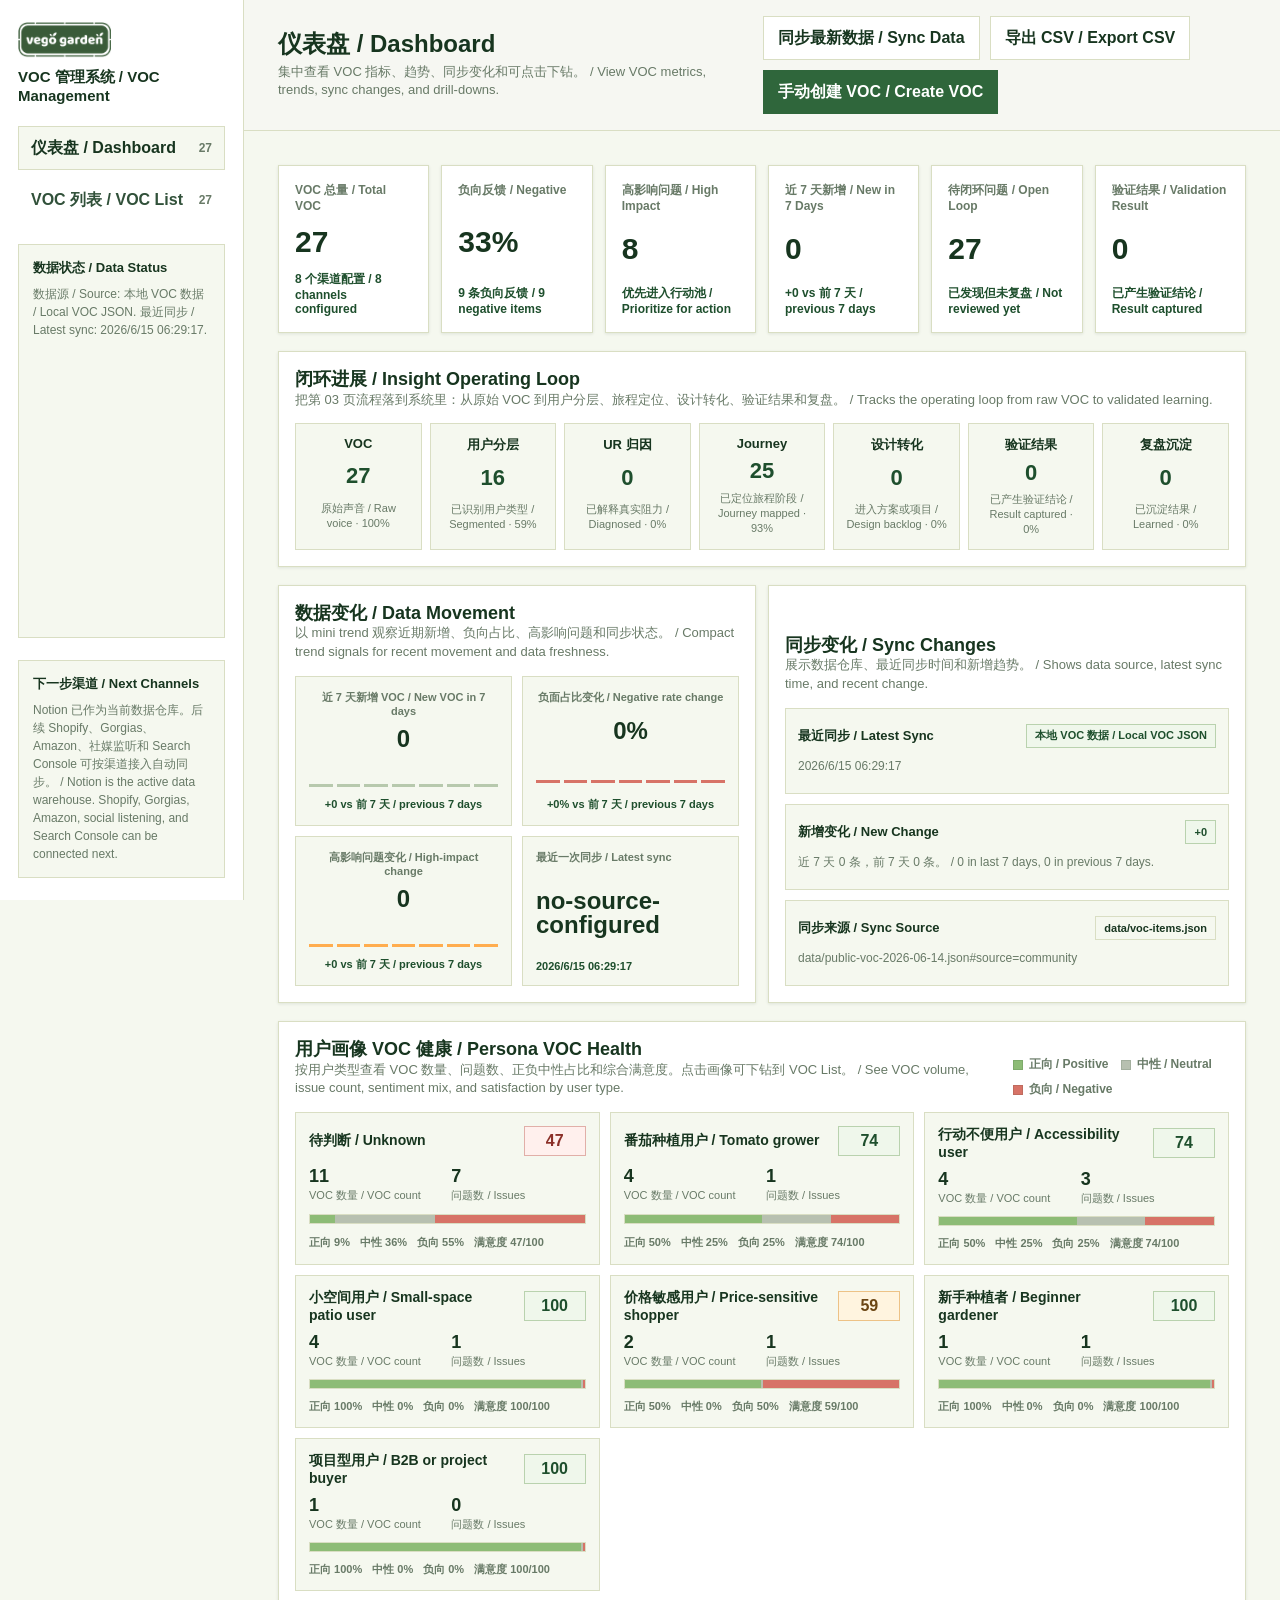
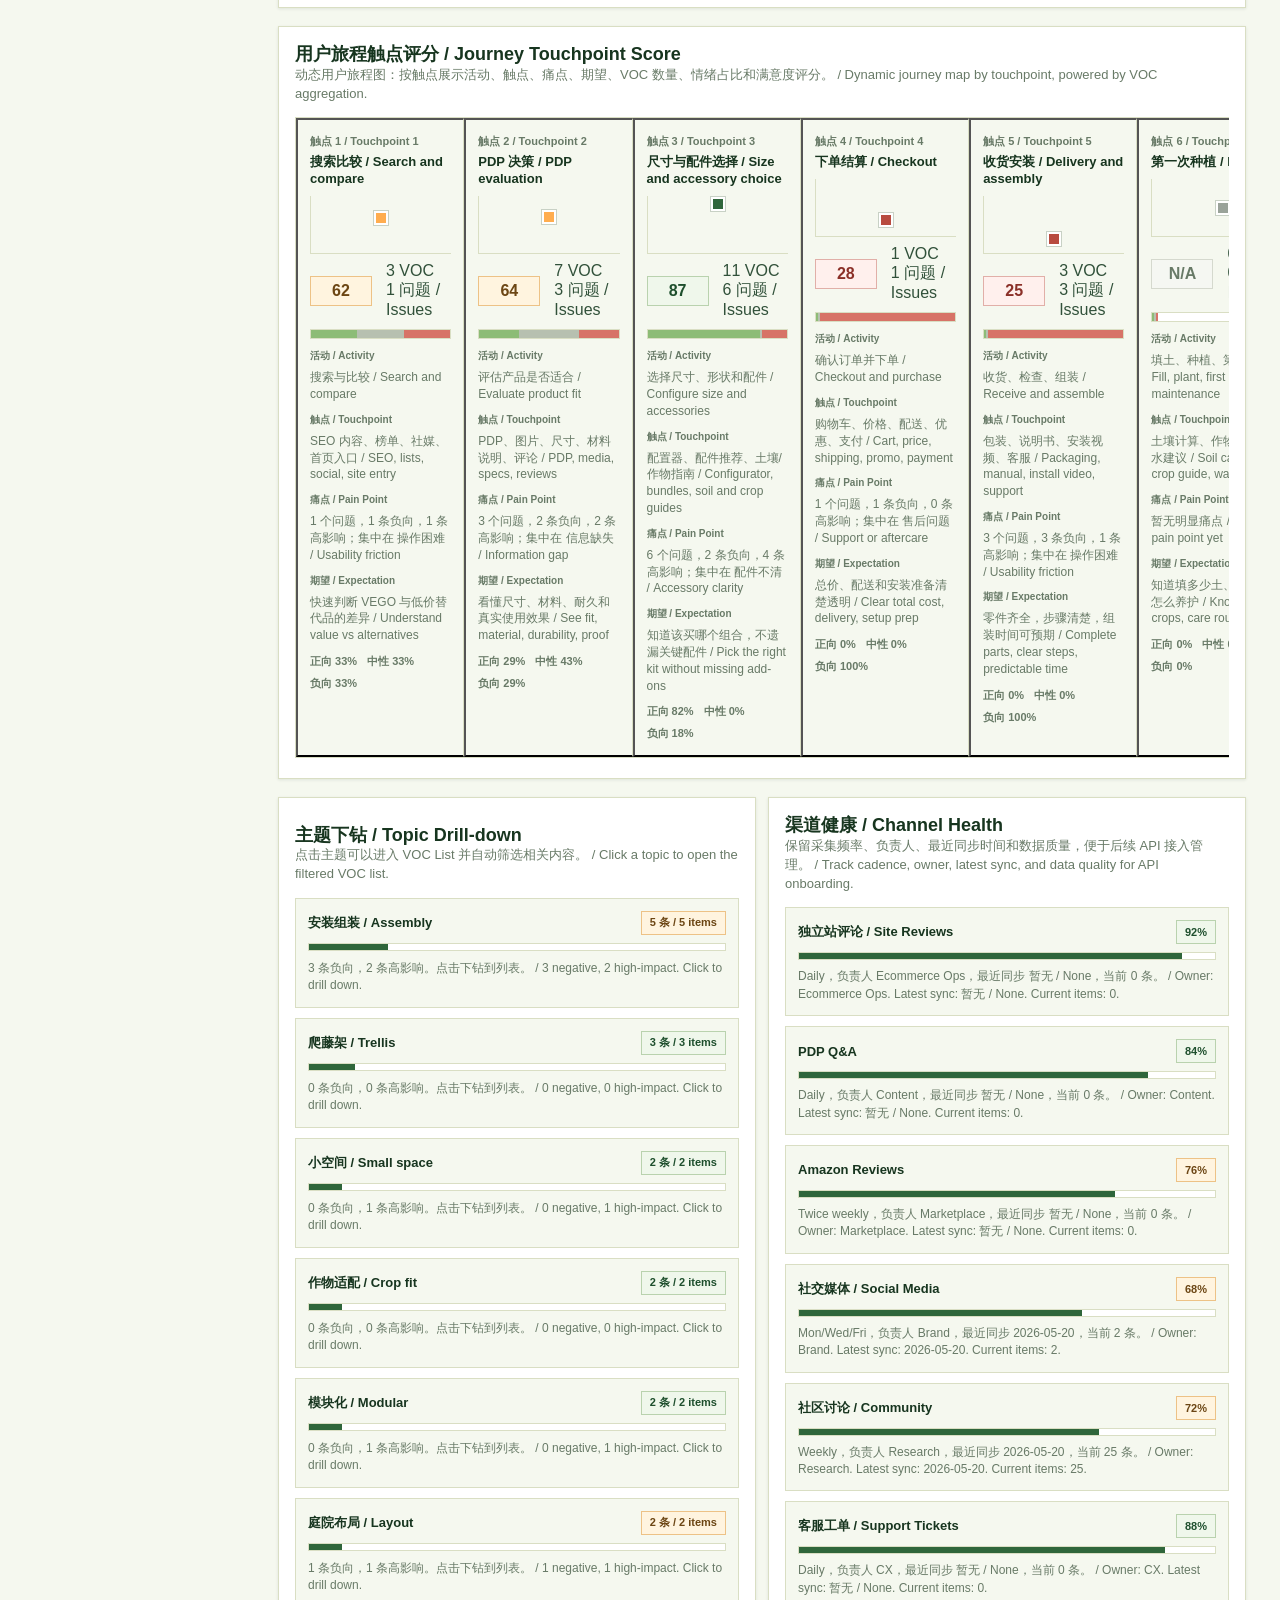
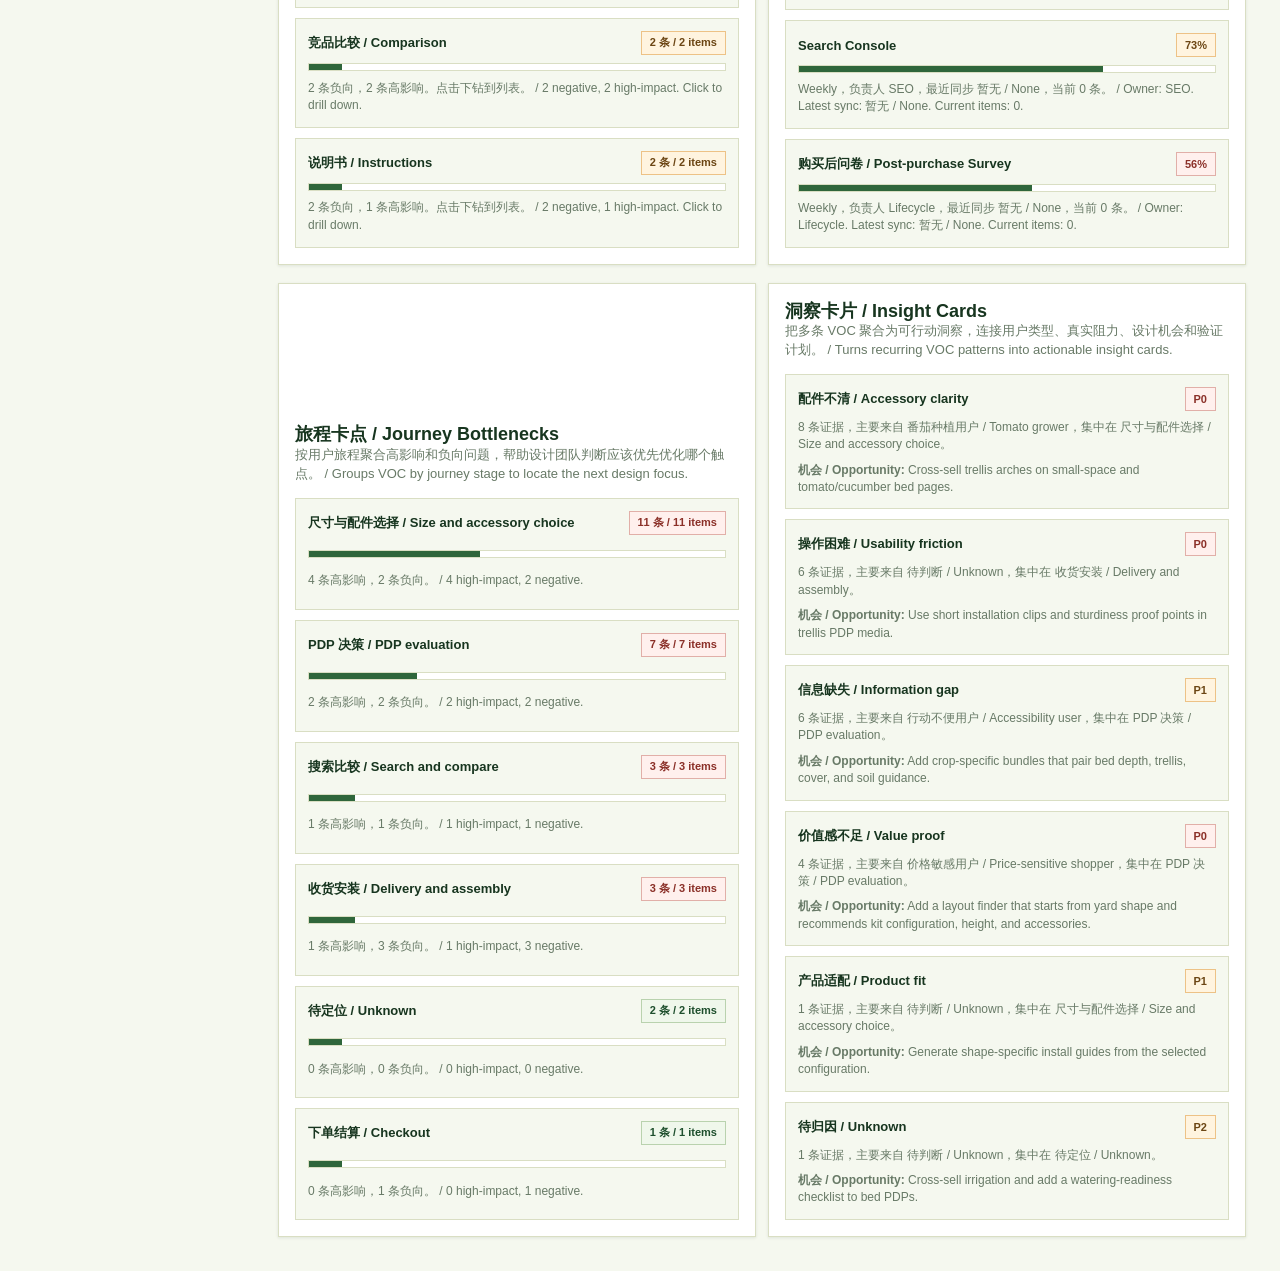
==== commit 46ce900c: "Refine VOC dashboard journey and validation fields" ====
--- a/vego-voc-system.html
+++ b/vego-voc-system.html
@@ -429,6 +429,71 @@
         text-align: center;
       }
 
+      .movement-grid {
+        display: grid;
+        grid-template-columns: repeat(2, minmax(0, 1fr));
+        gap: 10px;
+      }
+
+      .movement-card {
+        min-height: 108px;
+        display: grid;
+        align-content: space-between;
+        gap: 10px;
+        padding: 13px;
+        border: 1px solid var(--line);
+        background: var(--surface-2);
+      }
+
+      .movement-card span {
+        color: var(--muted);
+        font-size: 11px;
+        font-weight: 900;
+      }
+
+      .movement-card strong {
+        color: var(--ink);
+        font-size: 24px;
+        line-height: 1;
+      }
+
+      .movement-card em {
+        color: var(--green-dark);
+        font-size: 11px;
+        font-style: normal;
+        font-weight: 900;
+      }
+
+      .movement-card em.warn {
+        color: #6c4614;
+      }
+
+      .movement-card em.risk {
+        color: #8b3028;
+      }
+
+      .mini-trend {
+        display: grid;
+        grid-template-columns: repeat(7, minmax(0, 1fr));
+        gap: 4px;
+        align-items: end;
+        height: 26px;
+      }
+
+      .mini-trend i {
+        display: block;
+        min-height: 3px;
+        background: #b7c9ad;
+      }
+
+      .mini-trend i.negative {
+        background: #d77367;
+      }
+
+      .mini-trend i.high {
+        background: #ffad4f;
+      }
+
       .trend-legend {
         display: flex;
         flex-wrap: wrap;
@@ -476,8 +541,7 @@
         gap: 10px;
       }
 
-      .persona-card,
-      .journey-score-row {
+      .persona-card {
         display: grid;
         gap: 10px;
         width: 100%;
@@ -488,8 +552,7 @@
         text-align: left;
       }
 
-      button.persona-card:hover,
-      button.journey-score-row:hover {
+      button.persona-card:hover {
         border-color: #b9d2ae;
         background: #eef7ea;
       }
@@ -589,35 +652,99 @@
       }
 
       .journey-score-layout {
-        display: grid;
-        grid-template-columns: minmax(0, 1.45fr) minmax(320px, 0.55fr);
-        gap: 12px;
-        align-items: stretch;
-      }
-
-      .journey-score-list {
+        display: block;
+        overflow-x: auto;
+        padding-bottom: 4px;
+      }
+
+      .journey-map {
+        min-width: 1180px;
+        display: grid;
+        grid-template-columns: repeat(7, minmax(150px, 1fr));
+        gap: 0;
+        border: 1px solid var(--line);
+        background: var(--surface);
+      }
+
+      .journey-touchpoint {
+        position: relative;
+        display: grid;
+        grid-template-rows: auto auto 1fr;
+        gap: 10px;
+        min-height: 390px;
+        padding: 14px 12px;
+        border-right: 1px solid var(--line);
+        background: var(--surface-2);
+        color: var(--text);
+        text-align: left;
+      }
+
+      .journey-touchpoint:last-child {
+        border-right: 0;
+      }
+
+      button.journey-touchpoint:hover {
+        background: #eef7ea;
+      }
+
+      .journey-score-rail {
         display: grid;
         gap: 8px;
-        min-width: 0;
-      }
-
-      .journey-map-header,
-      .journey-score-row {
-        display: grid;
-        grid-template-columns: minmax(120px, 1fr) minmax(120px, 1fr) minmax(150px, 1.15fr) minmax(150px, 1.2fr) 74px;
-        gap: 10px;
-        align-items: stretch;
-      }
-
-      .journey-score-row {
-        min-height: 116px;
-      }
-
-      .journey-map-header {
-        padding: 0 13px;
+        min-height: 92px;
+        align-content: start;
+      }
+
+      .journey-score-mark {
+        position: relative;
+        height: 58px;
+        border-left: 1px solid var(--line);
+        border-bottom: 1px solid var(--line);
+      }
+
+      .journey-score-dot {
+        position: absolute;
+        left: 50%;
+        top: var(--score-y, 50%);
+        width: 14px;
+        height: 14px;
+        transform: translate(-50%, -50%);
+        border: 2px solid #fff;
+        background: var(--green);
+        box-shadow: 0 0 0 1px rgba(23, 53, 31, 0.2);
+      }
+
+      .journey-score-dot.warn {
+        background: var(--orange);
+      }
+
+      .journey-score-dot.risk {
+        background: var(--red);
+      }
+
+      .journey-score-dot.empty {
+        background: #9aa39a;
+      }
+
+      .journey-stage-title {
+        display: grid;
+        gap: 5px;
+      }
+
+      .journey-stage-title strong {
+        color: var(--ink);
+        font-size: 13px;
+        line-height: 1.3;
+      }
+
+      .journey-stage-title span {
         color: var(--muted);
         font-size: 11px;
         font-weight: 900;
+      }
+
+      .journey-map-body {
+        display: grid;
+        gap: 10px;
       }
 
       .journey-cell {
@@ -639,8 +766,7 @@
         line-height: 1.35;
       }
 
-      .journey-cell p,
-      .journey-score-row p {
+      .journey-cell p {
         color: var(--muted);
         font-size: 12px;
         line-height: 1.4;
@@ -649,40 +775,8 @@
       .journey-score-cell {
         display: grid;
         gap: 8px;
-        justify-items: end;
+        justify-items: start;
         align-content: start;
-      }
-
-      .journey-curve {
-        min-height: 342px;
-        display: grid;
-        gap: 12px;
-        align-content: stretch;
-        padding: 12px;
-        border: 1px solid var(--line);
-        background: var(--surface-2);
-      }
-
-      .journey-curve svg {
-        width: 100%;
-        min-height: 238px;
-        display: block;
-      }
-
-      .curve-labels {
-        display: grid;
-        grid-template-columns: repeat(7, minmax(0, 1fr));
-        gap: 6px;
-        color: var(--muted);
-        font-size: 10px;
-        line-height: 1.25;
-        text-align: center;
-      }
-
-      .curve-caption {
-        color: var(--muted);
-        font-size: 12px;
-        line-height: 1.45;
       }
 
       .list-row {
@@ -833,7 +927,7 @@
 
       table {
         width: 100%;
-        min-width: 2380px;
+        min-width: 2520px;
         border-collapse: collapse;
       }
 
@@ -987,16 +1081,11 @@
         .metric-grid,
         .panel-grid,
         .panel-grid.equal,
-        .journey-score-layout,
         .workflow-grid,
         .filter-grid,
         .filter-grid.extended,
         .form-grid {
           grid-template-columns: repeat(2, minmax(0, 1fr));
-        }
-
-        .journey-score-layout {
-          grid-template-columns: 1fr;
         }
       }
 
@@ -1011,7 +1100,6 @@
         .metric-grid,
         .panel-grid,
         .panel-grid.equal,
-        .journey-score-layout,
         .workflow-grid,
         .filter-grid,
         .filter-grid.extended,
@@ -1023,16 +1111,8 @@
           grid-template-columns: repeat(4, minmax(0, 1fr));
         }
 
-        .journey-map-header {
-          display: none;
-        }
-
-        .journey-score-row {
-          grid-template-columns: 1fr;
-        }
-
-        .journey-score-cell {
-          justify-items: start;
+        .journey-map {
+          min-width: 1060px;
         }
       }
 
@@ -1111,9 +1191,9 @@
                   <em>已发现但未复盘 / Not reviewed yet</em>
                 </button>
                 <button class="metric" type="button" data-drill="validating">
-                  <span>验证中 / In Validation</span>
+                  <span>验证结果 / Validation Result</span>
                   <strong id="metricValidating">0</strong>
-                  <em>UR、UT 或 AB Test 中 / UR, UT, or AB Test</em>
+                  <em>已产生验证结论 / Result captured</em>
                 </button>
               </div>
             </section>
@@ -1123,7 +1203,7 @@
                 <div class="section-head">
                   <div>
                     <h2>闭环进展 / Insight Operating Loop</h2>
-                    <p>把第 03 页流程落到系统里：从原始 VOC 到用户分层、旅程定位、设计转化、验证和复盘。 / Tracks the operating loop from raw VOC to validated learning.</p>
+                    <p>把第 03 页流程落到系统里：从原始 VOC 到用户分层、旅程定位、设计转化、验证结果和复盘。 / Tracks the operating loop from raw VOC to validated learning.</p>
                   </div>
                 </div>
                 <div class="workflow-grid" id="workflowGrid"></div>
@@ -1131,21 +1211,15 @@
             </section>
 
             <section class="section">
-              <div class="panel-grid">
+              <div class="panel-grid equal">
                 <div class="panel">
                   <div class="section-head">
                     <div>
-                      <h2>VOC 趋势 / VOC Trend</h2>
-                      <p>按 VOC 日期聚合，优先使用来源发布时间，避免把老文章当作今日新反馈。 / Aggregates by VOC date, preferring source published date over collection date.</p>
-                    </div>
-                    <div class="trend-legend" aria-label="VOC trend legend">
-                      <span class="legend-item"><span class="legend-dot positive"></span>正向 / Positive</span>
-                      <span class="legend-item"><span class="legend-dot neutral"></span>中性 / Neutral</span>
-                      <span class="legend-item"><span class="legend-dot negative"></span>负向 / Negative</span>
-                      <span class="badge" id="trendWindowLabel">最近 7 天 / Last 7 days</span>
+                      <h2>数据变化 / Data Movement</h2>
+                      <p>以 mini trend 观察近期新增、负向占比、高影响问题和同步状态。 / Compact trend signals for recent movement and data freshness.</p>
                     </div>
                   </div>
-                  <div class="trend-chart" id="trendChart"></div>
+                  <div class="movement-grid" id="movementGrid"></div>
                 </div>
                 <div class="panel">
                   <div class="section-head">
@@ -1181,12 +1255,11 @@
                 <div class="section-head">
                   <div>
                     <h2>用户旅程触点评分 / Journey Touchpoint Score</h2>
-                    <p>每个关键节点展示 VOC 数量、问题数、情绪占比和满意度，曲线用于快速定位掉分触点。 / Scores each journey touchpoint and highlights where experience drops.</p>
+                    <p>动态用户旅程图：按触点展示活动、触点、痛点、期望、VOC 数量、情绪占比和满意度评分。 / Dynamic journey map by touchpoint, powered by VOC aggregation.</p>
                   </div>
                 </div>
                 <div class="journey-score-layout">
                   <div class="journey-score-list" id="journeyScoreList"></div>
-                  <div class="journey-curve" id="journeyScoreCurve"></div>
                 </div>
               </div>
             </section>
@@ -1229,7 +1302,7 @@
                   <div class="section-head">
                     <div>
                       <h2>洞察卡片 / Insight Cards</h2>
-                      <p>把多条 VOC 聚合为可行动洞察，连接用户类型、真实阻力、设计机会和验证方式。 / Turns recurring VOC patterns into actionable insight cards.</p>
+                      <p>把多条 VOC 聚合为可行动洞察，连接用户类型、真实阻力、设计机会和验证计划。 / Turns recurring VOC patterns into actionable insight cards.</p>
                     </div>
                   </div>
                   <div class="insight-list" id="insightList"></div>
@@ -1301,7 +1374,7 @@
                     <select id="statusFilter"></select>
                   </label>
                   <label>
-                    验证方式 / Validation
+                    建议验证 / Suggested Validation
                     <select id="verificationFilter"></select>
                   </label>
                 </div>
@@ -1366,12 +1439,16 @@
                     问题类型 / Issue Type
                     <select id="manualIssueType" required></select>
                   </label>
+                  <label class="wide">
+                    UR 归因 / Root Cause
+                    <input id="manualUrDiagnosis" placeholder="例如：用户不确定土壤用量，导致 PDP 决策阻力 / Unclear soil volume blocks PDP decision" />
+                  </label>
                   <label>
                     闭环状态 / Workflow Status
                     <select id="manualWorkflowStatus" required></select>
                   </label>
                   <label>
-                    验证方式 / Validation
+                    建议验证 / Suggested Validation
                     <select id="manualVerification" required></select>
                   </label>
                   <label>
@@ -1383,7 +1460,7 @@
                     <input id="manualLinkedProject" placeholder="例如：PDP soil calculator" />
                   </label>
                   <label>
-                    复盘结果 / Review Result
+                    验证结果 / Validation Result
                     <select id="manualReviewResult" required></select>
                   </label>
                   <label>
@@ -1434,8 +1511,9 @@
                       <th><button type="button" data-sort="userType">用户类型 / User Type <span id="sortUserType"></span></button></th>
                       <th><button type="button" data-sort="journeyStage">旅程 / Journey <span id="sortJourneyStage"></span></button></th>
                       <th><button type="button" data-sort="issueType">问题类型 / Issue Type <span id="sortIssueType"></span></button></th>
+                      <th><button type="button" data-sort="urDiagnosis">UR 归因 / Root Cause <span id="sortUrDiagnosis"></span></button></th>
                       <th><button type="button" data-sort="workflowStatus">闭环状态 / Status <span id="sortWorkflowStatus"></span></button></th>
-                      <th><button type="button" data-sort="verification">验证 / Validation <span id="sortVerification"></span></button></th>
+                      <th><button type="button" data-sort="verification">建议验证 / Suggested Validation <span id="sortVerification"></span></button></th>
                       <th><button type="button" data-sort="decisionStatus">决策状态 / Decision <span id="sortDecisionStatus"></span></button></th>
                       <th>证据 / Evidence</th>
                       <th>来源可信度 / Confidence</th>
@@ -1443,7 +1521,7 @@
                       <th>标签 / Tags</th>
                       <th>AI 建议动作 / AI Suggested Action</th>
                       <th>负责人 / Owner</th>
-                      <th>复盘 / Review</th>
+                      <th>验证结果 / Result</th>
                     </tr>
                   </thead>
                   <tbody id="vocTableBody"></tbody>
@@ -1530,10 +1608,10 @@
       ];
 
       const reviewResultOptions = [
-        { id: "pending", label: "待复盘 / Pending" },
-        { id: "effective", label: "有效 / Effective" },
-        { id: "ineffective", label: "无效 / Ineffective" },
-        { id: "watching", label: "待观察 / Watching" },
+        { id: "pending", label: "未验证 / Not validated" },
+        { id: "effective", label: "验证有效 / Effective" },
+        { id: "ineffective", label: "验证无效 / Ineffective" },
+        { id: "watching", label: "观察中 / Watching" },
       ];
 
       const decisionStatusOptions = [
@@ -1546,6 +1624,50 @@
       ];
 
       const ownerOptions = ["UX", "Content", "CX", "Ecommerce Ops", "SEO", "Marketplace", "Lifecycle", "Research"];
+
+      const topicLabelMap = {
+        accessibility: "无障碍 / Accessibility",
+        "accessory-clarity": "配件清晰度 / Accessory clarity",
+        accessories: "配件 / Accessories",
+        aesthetic: "外观审美 / Aesthetic",
+        aftercare: "售后养护 / Aftercare",
+        assembly: "安装组装 / Assembly",
+        beginner: "新手友好 / Beginner",
+        bundle: "组合套餐 / Bundle",
+        checkout: "结账转化 / Checkout",
+        color: "颜色外观 / Color",
+        comparison: "竞品比较 / Comparison",
+        confidence: "购买信心 / Confidence",
+        configuration: "配置选择 / Configuration",
+        "crop-fit": "作物适配 / Crop fit",
+        delivery: "配送交付 / Delivery",
+        depth: "深度选择 / Depth",
+        durability: "耐用性 / Durability",
+        "elevated-bed": "高架花床 / Elevated bed",
+        expansion: "扩展复购 / Expansion",
+        "food-safe": "食品安全 / Food-safe",
+        hardware: "五金配件 / Hardware",
+        instructions: "说明书 / Instructions",
+        layout: "庭院布局 / Layout",
+        modular: "模块化 / Modular",
+        "missing-parts": "缺件风险 / Missing parts",
+        packaging: "包装 / Packaging",
+        patio: "露台场景 / Patio",
+        placement: "摆放位置 / Placement",
+        price: "价格 / Price",
+        quality: "质量 / Quality",
+        shipping: "物流 / Shipping",
+        "small-space": "小空间 / Small space",
+        soil: "土壤用量 / Soil",
+        sturdiness: "稳固性 / Sturdiness",
+        support: "客服支持 / Support",
+        tomato: "番茄种植 / Tomato",
+        trellis: "爬藤架 / Trellis",
+        trust: "信任证明 / Trust",
+        "trust-risk": "信任风险 / Trust risk",
+        "value-proof": "价值证明 / Value proof",
+        watering: "浇水维护 / Watering",
+      };
 
       const defaultVoices = [
         {
@@ -1574,7 +1696,7 @@
         route: "dashboard",
         voices: loadStoredVoices(),
         dataMeta: { mode: "sample", generatedAt: null, sources: [], endpoint: "" },
-        filters: { search: "", source: "all", sentiment: "all", impact: "all", tag: "all", userType: "all", journeyStage: "all", issueType: "all", workflowStatus: "all", verification: "all" },
+        filters: { search: "", source: "all", sentiment: "all", impact: "all", tag: "all", userType: "all", journeyStage: "all", issueType: "all", workflowStatus: "all", verification: "all", reviewResult: "all" },
         sort: { key: "date", direction: "desc" },
         page: 1,
         pageSize: 12,
@@ -1649,6 +1771,7 @@
         const userType = normalizeOption(voice.userType || voice.persona || voice.segment || inferUserType(joinedTags, titleQuote), userTypeOptions, "unknown");
         const journeyStage = normalizeOption(voice.journeyStage || voice.journey || inferJourney(joinedTags, titleQuote), journeyOptions, "unknown");
         const issueType = normalizeOption(voice.issueType || voice.problemType || inferIssueType(joinedTags, titleQuote), issueTypeOptions, "unknown");
+        const urDiagnosis = voice.urDiagnosis || voice.ur_diagnosis || voice.rootCause || voice.root_cause || voice.diagnosis || "";
         const workflowStatus = normalizeOption(voice.workflowStatus || voice.status, statusOptions, "new");
         const verification = normalizeOption(voice.verification || voice.validation || inferVerification(issueType, impact), verificationOptions, "triage");
         const reviewResult = normalizeOption(voice.reviewResult || voice.result, reviewResultOptions, "pending");
@@ -1675,6 +1798,7 @@
           userType,
           journeyStage,
           issueType,
+          urDiagnosis,
           verification,
           owner: voice.owner || inferOwner(source, issueType),
           linkedProject: voice.linkedProject || voice.project || inferProject(issueType, joinedTags),
@@ -1698,6 +1822,10 @@
 
       function labelById(options, id) {
         return (options.find((option) => option.id === id) || options.find((option) => option.id === "unknown") || { label: id }).label;
+      }
+
+      function topicLabel(tag) {
+        return topicLabelMap[tag] || `${tag} / ${titleCase(tag.replaceAll("-", " "))}`;
       }
 
       function evidenceConfidence(voice) {
@@ -1905,7 +2033,7 @@
         const term = state.filters.search.trim().toLowerCase();
         return state.voices.filter((voice) => {
           const source = sourceById(voice.source);
-          const text = `${voice.date} ${voice.sourcePublishedDate} ${voice.collectedDate} ${freshnessLabel(getFreshnessLevel(voice))} ${voice.title} ${voice.quote} ${voice.tags.join(" ")} ${source.name} ${voice.recommendedAction} ${voice.userType} ${voice.journeyStage} ${voice.issueType} ${voice.workflowStatus} ${voice.verification} ${voice.owner} ${voice.linkedProject}`.toLowerCase();
+          const text = `${voice.date} ${voice.sourcePublishedDate} ${voice.collectedDate} ${freshnessLabel(getFreshnessLevel(voice))} ${voice.title} ${voice.quote} ${voice.urDiagnosis} ${voice.tags.join(" ")} ${source.name} ${voice.recommendedAction} ${voice.userType} ${voice.journeyStage} ${voice.issueType} ${voice.workflowStatus} ${voice.verification} ${voice.reviewResult} ${labelById(reviewResultOptions, voice.reviewResult)} ${voice.owner} ${voice.linkedProject}`.toLowerCase();
           return (!term || text.includes(term))
             && (state.filters.source === "all" || voice.source === state.filters.source)
             && (state.filters.sentiment === "all" || voice.sentiment === state.filters.sentiment)
@@ -1915,7 +2043,8 @@
             && (state.filters.journeyStage === "all" || voice.journeyStage === state.filters.journeyStage)
             && (state.filters.issueType === "all" || voice.issueType === state.filters.issueType)
             && (state.filters.workflowStatus === "all" || voice.workflowStatus === state.filters.workflowStatus)
-            && (state.filters.verification === "all" || voice.verification === state.filters.verification);
+            && (state.filters.verification === "all" || voice.verification === state.filters.verification)
+            && (state.filters.reviewResult === "all" || (state.filters.reviewResult === "not-pending" ? voice.reviewResult !== "pending" : voice.reviewResult === state.filters.reviewResult));
         });
       }
 
@@ -1949,7 +2078,7 @@
         const negative = state.voices.filter((voice) => voice.sentiment === "negative").length;
         const high = state.voices.filter((voice) => voice.impact === "high").length;
         const openLoop = state.voices.filter((voice) => !["reviewed", "launched"].includes(voice.workflowStatus)).length;
-        const validating = state.voices.filter((voice) => ["ut", "ab-test"].includes(voice.workflowStatus) || ["ur", "ut", "ab-test"].includes(voice.verification)).length;
+        const validated = state.voices.filter((voice) => voice.reviewResult !== "pending").length;
         const { last7, previous7, delta } = getDateRangeCounts();
         const negativeRate = Math.round((negative / Math.max(1, total)) * 100);
 
@@ -1961,7 +2090,7 @@
         $("metricNew").textContent = last7;
         $("metricNewChange").textContent = `${delta >= 0 ? "+" : ""}${delta} vs 前 7 天 / previous 7 days`;
         $("metricOpenLoop").textContent = openLoop;
-        $("metricValidating").textContent = validating;
+        $("metricValidating").textContent = validated;
         $("navDashboardCount").textContent = total;
         $("navListCount").textContent = total;
       }
@@ -1970,11 +2099,11 @@
         const steps = [
           ["VOC", "all", (voice) => Boolean(voice.quote), "原始声音 / Raw voice"],
           ["用户分层", "userType", (voice) => voice.userType !== "unknown", "已识别用户类型 / Segmented"],
-          ["UR 归因", "diagnosed", (voice) => ["diagnosed", "design-ready", "ut", "ab-test", "launched", "reviewed"].includes(voice.workflowStatus), "已解释真实阻力 / Diagnosed"],
+          ["UR 归因", "diagnosed", (voice) => Boolean(voice.urDiagnosis), "已解释真实阻力 / Diagnosed"],
           ["Journey", "journeyStage", (voice) => voice.journeyStage !== "unknown", "已定位旅程阶段 / Journey mapped"],
           ["设计转化", "design-ready", (voice) => ["design-ready", "ut", "ab-test", "launched", "reviewed"].includes(voice.workflowStatus), "进入方案或项目 / Design backlog"],
-          ["验证", "validating", (voice) => ["ut", "ab-test"].includes(voice.workflowStatus) || ["ur", "ut", "ab-test"].includes(voice.verification), "UR、UT、AB Test / Validating"],
-          ["复盘沉淀", "reviewed", (voice) => voice.workflowStatus === "reviewed" || voice.reviewResult !== "pending", "已沉淀结果 / Learned"],
+          ["验证结果", "validated", (voice) => voice.reviewResult !== "pending", "已产生验证结论 / Result captured"],
+          ["复盘沉淀", "reviewed", (voice) => voice.workflowStatus === "reviewed", "已沉淀结果 / Learned"],
         ];
         $("workflowGrid").innerHTML = steps.map(([label, drill, predicate, caption]) => {
           const count = state.voices.filter(predicate).length;
@@ -1989,26 +2118,52 @@
         }).join("");
       }
 
-      function renderTrendChart() {
+      function renderDataMovement() {
         const days = Array.from({ length: 7 }, (_, index) => daysAgo(6 - index));
-        const max = Math.max(1, ...days.map((day) => state.voices.filter((voice) => voice.date === day).length));
-        $("trendChart").innerHTML = days.map((day) => {
-          const voices = state.voices.filter((voice) => voice.date === day);
-          const positive = voices.filter((voice) => voice.sentiment === "positive").length;
-          const neutral = voices.filter((voice) => voice.sentiment === "neutral").length;
-          const negative = voices.filter((voice) => voice.sentiment === "negative").length;
-          const height = (count) => `${Math.max(count ? 8 : 0, Math.round((count / max) * 122))}px`;
-          return `
-            <div class="trend-day" title="${day}: ${voices.length} 条 / ${voices.length} items">
-              <div class="trend-bars">
-                <span class="positive" style="height:${height(positive)}"></span>
-                <span class="neutral" style="height:${height(neutral)}"></span>
-                <span class="negative" style="height:${height(negative)}"></span>
-              </div>
-              <small>${formatDate(day)}</small>
-            </div>
-          `;
-        }).join("");
+        const previousDays = Array.from({ length: 7 }, (_, index) => daysAgo(13 - index));
+        const countFor = (range, predicate = () => true) => range.reduce((sum, day) => sum + state.voices.filter((voice) => voice.date === day && predicate(voice)).length, 0);
+        const dailyCounts = days.map((day) => state.voices.filter((voice) => voice.date === day).length);
+        const dailyNegative = days.map((day) => state.voices.filter((voice) => voice.date === day && voice.sentiment === "negative").length);
+        const dailyHigh = days.map((day) => state.voices.filter((voice) => voice.date === day && voice.impact === "high").length);
+        const last7 = countFor(days);
+        const previous7 = countFor(previousDays);
+        const last7Negative = countFor(days, (voice) => voice.sentiment === "negative");
+        const previous7Negative = countFor(previousDays, (voice) => voice.sentiment === "negative");
+        const last7High = countFor(days, (voice) => voice.impact === "high");
+        const previous7High = countFor(previousDays, (voice) => voice.impact === "high");
+        const negativeRate = Math.round((last7Negative / Math.max(1, last7)) * 100);
+        const previousNegativeRate = Math.round((previous7Negative / Math.max(1, previous7)) * 100);
+        const generated = state.dataMeta.generatedAt ? new Date(state.dataMeta.generatedAt).toLocaleString("zh-CN") : "尚未同步 / Not synced";
+        const deltaText = (current, previous, suffix = "") => `${current - previous >= 0 ? "+" : ""}${current - previous}${suffix} vs 前 7 天 / previous 7 days`;
+        const spark = (values, className = "") => {
+          const max = Math.max(1, ...values);
+          return `<div class="mini-trend">${values.map((value) => `<i class="${className}" style="height:${Math.max(value ? 4 : 3, Math.round((value / max) * 26))}px"></i>`).join("")}</div>`;
+        };
+        $("movementGrid").innerHTML = `
+          <button class="movement-card" type="button" data-drill-movement="new">
+            <span>近 7 天新增 VOC / New VOC in 7 days</span>
+            <strong>${last7}</strong>
+            ${spark(dailyCounts)}
+            <em class="${last7 - previous7 < 0 ? "warn" : ""}">${deltaText(last7, previous7)}</em>
+          </button>
+          <button class="movement-card" type="button" data-drill-movement="negative">
+            <span>负面占比变化 / Negative rate change</span>
+            <strong>${negativeRate}%</strong>
+            ${spark(dailyNegative, "negative")}
+            <em class="${negativeRate - previousNegativeRate > 0 ? "risk" : ""}">${deltaText(negativeRate, previousNegativeRate, "%")}</em>
+          </button>
+          <button class="movement-card" type="button" data-drill-movement="high">
+            <span>高影响问题变化 / High-impact change</span>
+            <strong>${last7High}</strong>
+            ${spark(dailyHigh, "high")}
+            <em class="${last7High - previous7High > 0 ? "risk" : ""}">${deltaText(last7High, previous7High)}</em>
+          </button>
+          <div class="movement-card">
+            <span>最近一次同步 / Latest sync</span>
+            <strong>${state.dataMeta.mode === "notion-api" ? "Notion" : state.dataMeta.mode}</strong>
+            <em>${generated}</em>
+          </div>
+        `;
       }
 
       function renderSyncList() {
@@ -2046,7 +2201,7 @@
           return `
             <button class="list-row" type="button" data-topic="${tag}">
               <div class="row-top">
-                <strong>${tag}</strong>
+                <strong>${topicLabel(tag)}</strong>
                 <span class="badge ${negative ? "warn" : "good"}">${count} 条 / ${count} items</span>
               </div>
               <div class="bar"><span style="width:${Math.max(8, percent)}%"></span></div>
@@ -2195,90 +2350,63 @@
       function renderJourneyScorePanel() {
         const rows = journeyHealthRows();
         $("journeyScoreList").innerHTML = `
-          <div class="journey-map-header" aria-hidden="true">
-            <span>活动 / Activity</span>
-            <span>触点 / Touchpoint</span>
-            <span>痛点 / Pain Point</span>
-            <span>期望 / Expectation</span>
-            <span>评分 / Score</span>
-          </div>
-          ${rows.map(({ option, related, health }) => {
+          <div class="journey-map" role="list" aria-label="Dynamic user journey map">
+          ${rows.map(({ option, related, health }, index) => {
             const template = journeyMapTemplates[option.id] || {
               activity: option.label,
               touchpoint: "待补充 / To be mapped",
               expectation: "待补充 / To be defined",
             };
+            const score = health.score;
+            const scoreY = score === null ? 50 : Math.max(8, Math.min(92, 100 - score));
+            const dotClass = scoreClass(score);
             return `
-          <button class="journey-score-row" type="button" data-journey-score="${option.id}">
-            <div class="journey-cell">
-              <span class="cell-label">活动 / Activity</span>
-              <strong>${template.activity}</strong>
-              <p>${health.total} 条 VOC / ${health.total} VOC</p>
-            </div>
-            <div class="journey-cell">
-              <span class="cell-label">触点 / Touchpoint</span>
-              <p>${template.touchpoint}</p>
-            </div>
-            <div class="journey-cell">
-              <span class="cell-label">痛点 / Pain Point</span>
-              <p>${getJourneyPain(related, health)}</p>
-            </div>
-            <div class="journey-cell">
-              <span class="cell-label">期望 / Expectation</span>
-              <p>${template.expectation}</p>
-              <div class="sentiment-stack" style="${sentimentStackStyle(health)}">
-                <span class="positive"></span>
-                <span class="neutral"></span>
-                <span class="negative"></span>
+          <button class="journey-touchpoint" type="button" data-journey-score="${option.id}" role="listitem">
+            <div class="journey-score-rail">
+              <div class="journey-stage-title">
+                <span>触点 ${index + 1} / Touchpoint ${index + 1}</span>
+                <strong>${option.label}</strong>
+              </div>
+              <div class="journey-score-mark" aria-label="Satisfaction score">
+                <span class="journey-score-dot ${dotClass}" style="--score-y:${scoreY}%"></span>
+              </div>
+              <div class="score-line">
+                <span class="score-pill ${dotClass}">${formatScore(score)}</span>
+                <p>${health.total} VOC<br>${health.issues} 问题 / Issues</p>
               </div>
             </div>
-            <div class="journey-score-cell">
-              <span class="score-pill ${scoreClass(health.score)}">${formatScore(health.score)}</span>
-              <p>正 ${health.positiveRate}%<br>中 ${health.neutralRate}%<br>负 ${health.negativeRate}%</p>
+            <div class="sentiment-stack" style="${sentimentStackStyle(health)}" aria-label="Sentiment mix">
+              <span class="positive"></span>
+              <span class="neutral"></span>
+              <span class="negative"></span>
+            </div>
+            <div class="journey-map-body">
+              <div class="journey-cell">
+                <span class="cell-label">活动 / Activity</span>
+                <p>${template.activity}</p>
+              </div>
+              <div class="journey-cell">
+                <span class="cell-label">触点 / Touchpoint</span>
+                <p>${template.touchpoint}</p>
+              </div>
+              <div class="journey-cell">
+                <span class="cell-label">痛点 / Pain Point</span>
+                <p>${getJourneyPain(related, health)}</p>
+              </div>
+              <div class="journey-cell">
+                <span class="cell-label">期望 / Expectation</span>
+                <p>${template.expectation}</p>
+              </div>
+              <div class="sentiment-meta">
+                <span>正向 ${health.positiveRate}%</span>
+                <span>中性 ${health.neutralRate}%</span>
+                <span>负向 ${health.negativeRate}%</span>
+              </div>
             </div>
           </button>
             `;
           }).join("")}
-        `;
-
-        renderJourneyScoreCurve(rows);
-      }
-
-      function renderJourneyScoreCurve(rows) {
-        const width = 520;
-        const height = 238;
-        const padX = 34;
-        const padY = 24;
-        const plotW = width - padX * 2;
-        const plotH = height - padY * 2;
-        const xFor = (index) => padX + (rows.length <= 1 ? plotW / 2 : (plotW / (rows.length - 1)) * index);
-        const yFor = (score) => padY + ((100 - score) / 100) * plotH;
-        const validPoints = rows
-          .map((row, index) => row.health.score === null ? null : { row, index, x: xFor(index), y: yFor(row.health.score) })
-          .filter(Boolean);
-        const line = validPoints.map((point) => `${point.x},${point.y}`).join(" ");
-        const area = validPoints.length
-          ? `${validPoints[0].x},${padY + plotH} ${line} ${validPoints.at(-1).x},${padY + plotH}`
-          : "";
-        const labels = rows.map(({ option }) => `<span>${option.label.split(" / ")[0]}</span>`).join("");
-        const lowest = validPoints.reduce((min, point) => !min || point.row.health.score < min.row.health.score ? point : min, null)?.row;
-
-        $("journeyScoreCurve").innerHTML = `
-          <svg viewBox="0 0 ${width} ${height}" role="img" aria-label="Journey satisfaction score curve">
-            <line x1="${padX}" y1="${yFor(80)}" x2="${padX + plotW}" y2="${yFor(80)}" stroke="#d9dec3" stroke-width="1" stroke-dasharray="5 5"></line>
-            <line x1="${padX}" y1="${yFor(60)}" x2="${padX + plotW}" y2="${yFor(60)}" stroke="#d9dec3" stroke-width="1" stroke-dasharray="5 5"></line>
-            ${area ? `<polygon points="${area}" fill="rgba(47, 102, 59, 0.12)"></polygon>` : ""}
-            ${line ? `<polyline points="${line}" fill="none" stroke="#2f663b" stroke-width="4" stroke-linejoin="round" stroke-linecap="round"></polyline>` : ""}
-            ${validPoints.map(({ x, y, row }) => {
-              const score = row.health.score;
-              const fill = score < 55 ? "#b84b3f" : score < 72 ? "#ffad4f" : "#2f663b";
-              return `<g><circle cx="${x}" cy="${y}" r="7" fill="${fill}" stroke="#fff" stroke-width="2"></circle><text x="${x}" y="${Math.max(16, y - 12)}" text-anchor="middle" fill="#17351f" font-size="12" font-weight="800">${score}</text></g>`;
-            }).join("")}
-            <text x="${padX}" y="${yFor(80) - 6}" fill="#687a67" font-size="11">80</text>
-            <text x="${padX}" y="${yFor(60) - 6}" fill="#687a67" font-size="11">60</text>
-          </svg>
-          <div class="curve-labels">${labels}</div>
-          <p class="curve-caption">最低触点：${lowest ? lowest.option.label : "N/A"}，满意度 ${lowest ? `${lowest.health.score}/100` : "N/A"}。 / Touchpoints with no VOC show N/A and are not connected in the curve.</p>
+          </div>
         `;
       }
 
@@ -2309,7 +2437,7 @@
           const topJourney = countBy(related, "journeyStage")[0]?.[0] || "unknown";
           const topUserType = countBy(related, "userType")[0]?.[0] || "unknown";
           const highest = related.some((voice) => voice.priority === "P0") ? "P0" : related.some((voice) => voice.priority === "P1") ? "P1" : "P2";
-          const sample = related.find((voice) => voice.recommendedAction)?.recommendedAction || "进入洞察卡片后补充设计机会和验证方式 / Add design opportunity and validation method.";
+          const sample = related.find((voice) => voice.recommendedAction)?.recommendedAction || "进入洞察卡片后补充设计机会和验证计划 / Add design opportunity and validation plan.";
           return `
             <button class="list-row" type="button" data-issue-type="${issueType}">
               <div class="row-top">
@@ -2344,13 +2472,13 @@
         const sourceOptions = sourceConfig.map((source) => `<option value="${source.id}">${source.name}</option>`).join("");
         $("sourceFilter").innerHTML = `<option value="all">全部渠道 / All channels</option>${sourceOptions}`;
         $("manualSource").innerHTML = sourceOptions;
-        const tagOptions = getTagCounts().map(([tag]) => `<option value="${tag}">${tag}</option>`).join("");
+        const tagOptions = getTagCounts().map(([tag]) => `<option value="${tag}">${topicLabel(tag)}</option>`).join("");
         $("tagFilter").innerHTML = `<option value="all">全部标签 / All tags</option>${tagOptions}`;
         fillSelect("userTypeFilter", userTypeOptions, "全部用户类型 / All user types");
         fillSelect("journeyFilter", journeyOptions, "全部旅程阶段 / All journey stages");
         fillSelect("issueTypeFilter", issueTypeOptions, "全部问题类型 / All issue types");
         fillSelect("statusFilter", statusOptions, "全部闭环状态 / All statuses");
-        fillSelect("verificationFilter", verificationOptions, "全部验证方式 / All validation");
+        fillSelect("verificationFilter", verificationOptions, "全部建议验证 / All suggested validation");
         fillSelect("manualUserType", userTypeOptions);
         fillSelect("manualJourneyStage", journeyOptions);
         fillSelect("manualIssueType", issueTypeOptions);
@@ -2366,7 +2494,7 @@
       }
 
       function renderSortIndicators() {
-        ["Date", "SourcePublishedDate", "CollectedDate", "Source", "Sentiment", "Impact", "Priority", "Title", "UserType", "JourneyStage", "IssueType", "WorkflowStatus", "Verification", "DecisionStatus"].forEach((name) => {
+        ["Date", "SourcePublishedDate", "CollectedDate", "Source", "Sentiment", "Impact", "Priority", "Title", "UserType", "JourneyStage", "IssueType", "UrDiagnosis", "WorkflowStatus", "Verification", "DecisionStatus"].forEach((name) => {
           $(`sort${name}`).textContent = "";
         });
         const id = `sort${state.sort.key.charAt(0).toUpperCase()}${state.sort.key.slice(1)}`;
@@ -2396,6 +2524,7 @@
               <td>${labelById(userTypeOptions, voice.userType)}</td>
               <td>${labelById(journeyOptions, voice.journeyStage)}</td>
               <td>${labelById(issueTypeOptions, voice.issueType)}</td>
+              <td class="action-cell">${voice.urDiagnosis || "待归因 / To diagnose"}</td>
               <td><span class="badge">${labelById(statusOptions, voice.workflowStatus)}</span></td>
               <td>${labelById(verificationOptions, voice.verification)}</td>
               <td>
@@ -2412,7 +2541,7 @@
               <td>${labelById(reviewResultOptions, voice.reviewResult)}${voice.insightLink ? `<br><a href="${voice.insightLink}" target="_blank" rel="noreferrer">Insight</a>` : ""}</td>
             </tr>
           `;
-        }).join("") || `<tr><td colspan="22">没有符合筛选条件的 VOC。 / No VOC items match the current filters.</td></tr>`;
+        }).join("") || `<tr><td colspan="23">没有符合筛选条件的 VOC。 / No VOC items match the current filters.</td></tr>`;
         $("tableSummary").textContent = `${filtered.length} 条 VOC / ${filtered.length} VOC items, 第 ${state.page} / ${totalPages} 页 / page ${state.page} of ${totalPages}`;
         $("prevPageBtn").disabled = state.page <= 1;
         $("nextPageBtn").disabled = state.page >= totalPages;
@@ -2423,7 +2552,7 @@
         renderFilterOptions();
         renderMetrics();
         renderWorkflowGrid();
-        renderTrendChart();
+        renderDataMovement();
         renderSyncList();
         renderPersonaGrid();
         renderJourneyScorePanel();
@@ -2435,7 +2564,7 @@
       }
 
       function resetFilters() {
-        return { search: "", source: "all", sentiment: "all", impact: "all", tag: "all", userType: "all", journeyStage: "all", issueType: "all", workflowStatus: "all", verification: "all" };
+        return { search: "", source: "all", sentiment: "all", impact: "all", tag: "all", userType: "all", journeyStage: "all", issueType: "all", workflowStatus: "all", verification: "all", reviewResult: "all" };
       }
 
       function drillToList(filterPatch) {
@@ -2471,7 +2600,7 @@
 
       function exportCsv() {
         const rows = [
-          ["date", "source_published_date", "collected_date", "freshness", "source", "sentiment", "impact", "priority", "user_type", "journey_stage", "issue_type", "workflow_status", "verification", "decision_status", "source_url", "evidence_screenshot", "source_confidence", "owner", "linked_project", "review_result", "tags", "title", "quote", "ai_suggested_action", "insight_link"],
+          ["date", "source_published_date", "collected_date", "freshness", "source", "sentiment", "impact", "priority", "user_type", "journey_stage", "issue_type", "ur_diagnosis", "workflow_status", "suggested_validation", "decision_status", "source_url", "evidence_screenshot", "source_confidence", "owner", "linked_project", "validation_result", "tags", "title", "quote", "ai_suggested_action", "insight_link"],
           ...sortedVoices(filteredVoices()).map((voice) => [
             voice.date,
             voice.sourcePublishedDate,
@@ -2484,6 +2613,7 @@
             voice.userType,
             voice.journeyStage,
             voice.issueType,
+            voice.urDiagnosis,
             voice.workflowStatus,
             voice.verification,
             voice.decisionStatus,
@@ -2521,7 +2651,7 @@
             if (drill === "high") drillToList({ ...resetFilters(), impact: "high" });
             if (drill === "new") drillToList({ ...resetFilters(), search: daysAgo(0) });
             if (drill === "open-loop") drillToList({ ...resetFilters(), workflowStatus: "new" });
-            if (drill === "validating") drillToList({ ...resetFilters(), verification: "ut" });
+            if (drill === "validating") drillToList({ ...resetFilters(), reviewResult: "not-pending" });
             if (drill === "all") drillToList(resetFilters());
           });
         });
@@ -2534,8 +2664,16 @@
           if (drill === "journeyStage") drillToList({ ...resetFilters(), journeyStage: "unknown" });
           if (drill === "diagnosed") drillToList({ ...resetFilters(), workflowStatus: "diagnosed" });
           if (drill === "design-ready") drillToList({ ...resetFilters(), workflowStatus: "design-ready" });
-          if (drill === "validating") drillToList({ ...resetFilters(), verification: "ut" });
+          if (drill === "validated") drillToList({ ...resetFilters(), reviewResult: "not-pending" });
           if (drill === "reviewed") drillToList({ ...resetFilters(), workflowStatus: "reviewed" });
+        });
+        $("movementGrid").addEventListener("click", (event) => {
+          const row = event.target.closest("[data-drill-movement]");
+          if (!row) return;
+          const drill = row.dataset.drillMovement;
+          if (drill === "new") drillToList({ ...resetFilters(), search: daysAgo(0) });
+          if (drill === "negative") drillToList({ ...resetFilters(), sentiment: "negative" });
+          if (drill === "high") drillToList({ ...resetFilters(), impact: "high" });
         });
         $("topicList").addEventListener("click", (event) => {
           const row = event.target.closest("[data-topic]");
@@ -2624,6 +2762,7 @@
             userType: $("manualUserType").value,
             journeyStage: $("manualJourneyStage").value,
             issueType: $("manualIssueType").value,
+            urDiagnosis: $("manualUrDiagnosis").value.trim(),
             workflowStatus: $("manualWorkflowStatus").value,
             verification: $("manualVerification").value,
             owner: $("manualOwner").value.trim(),
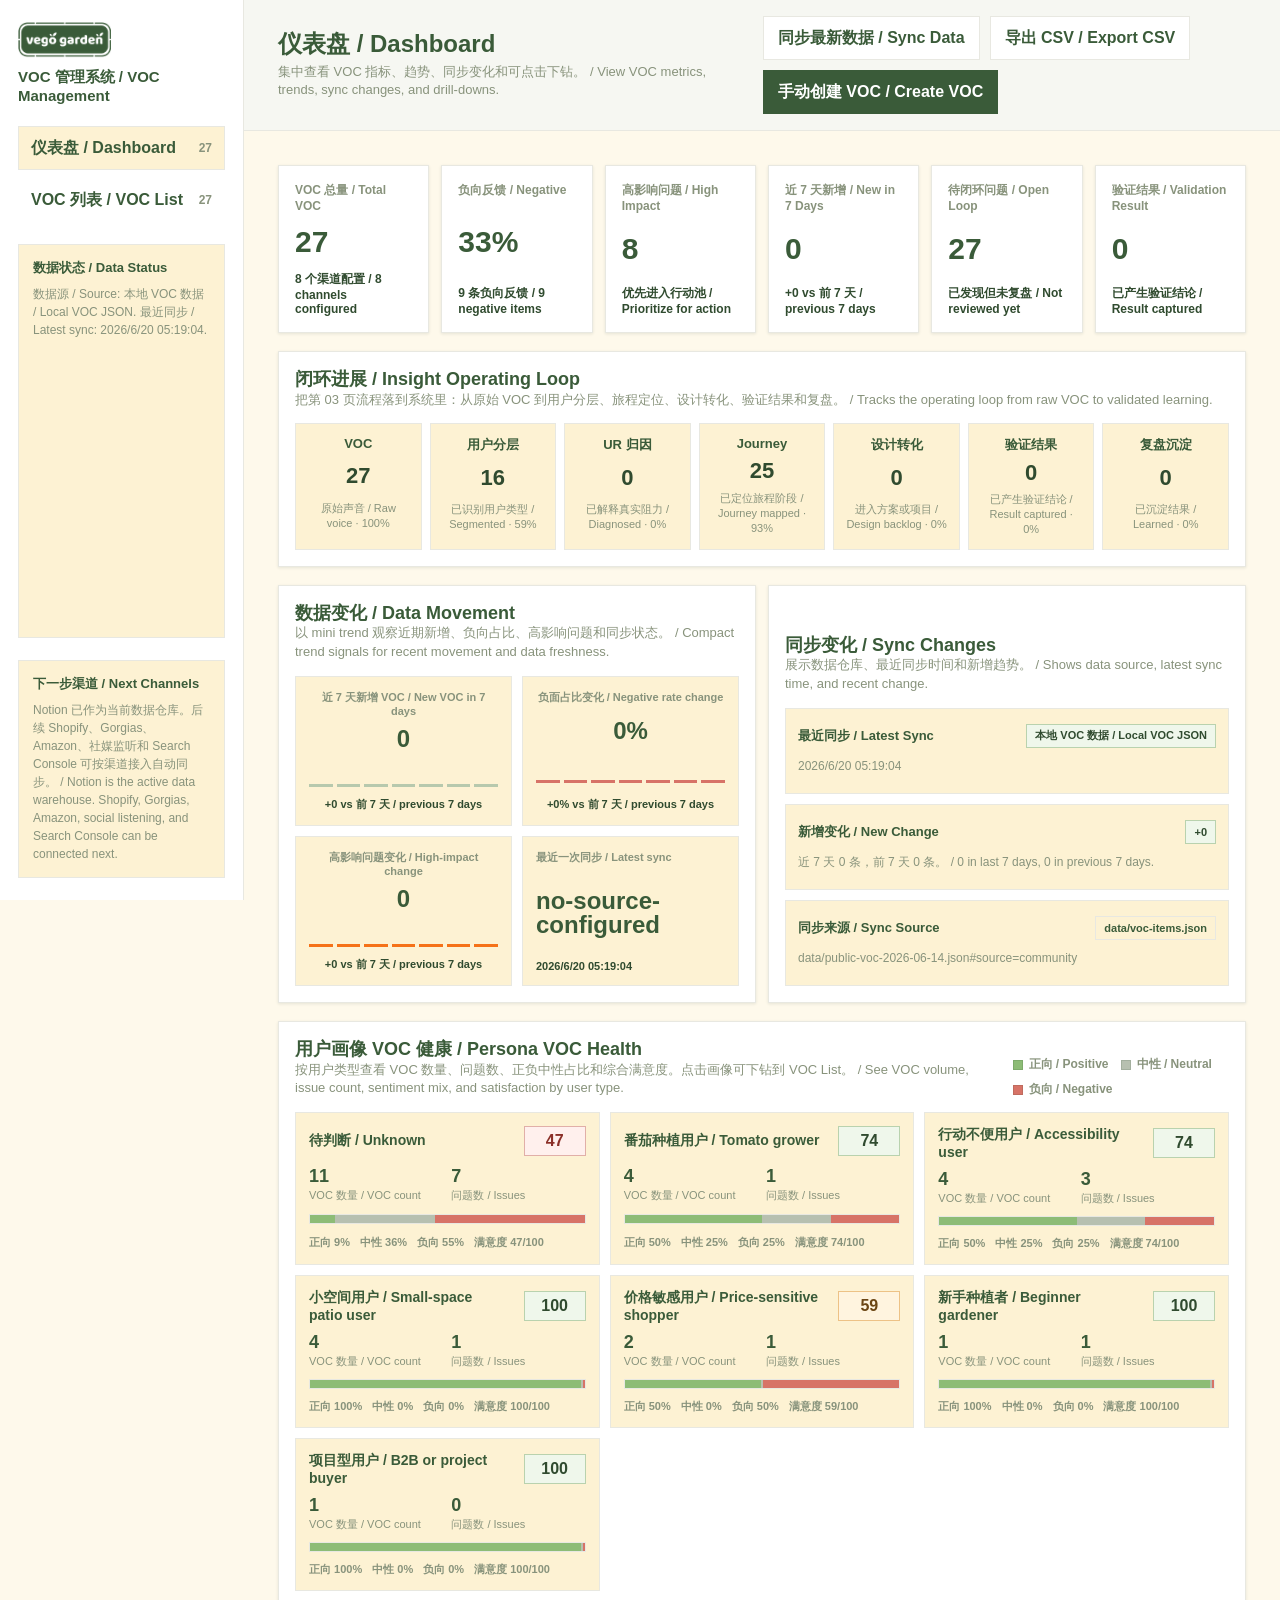
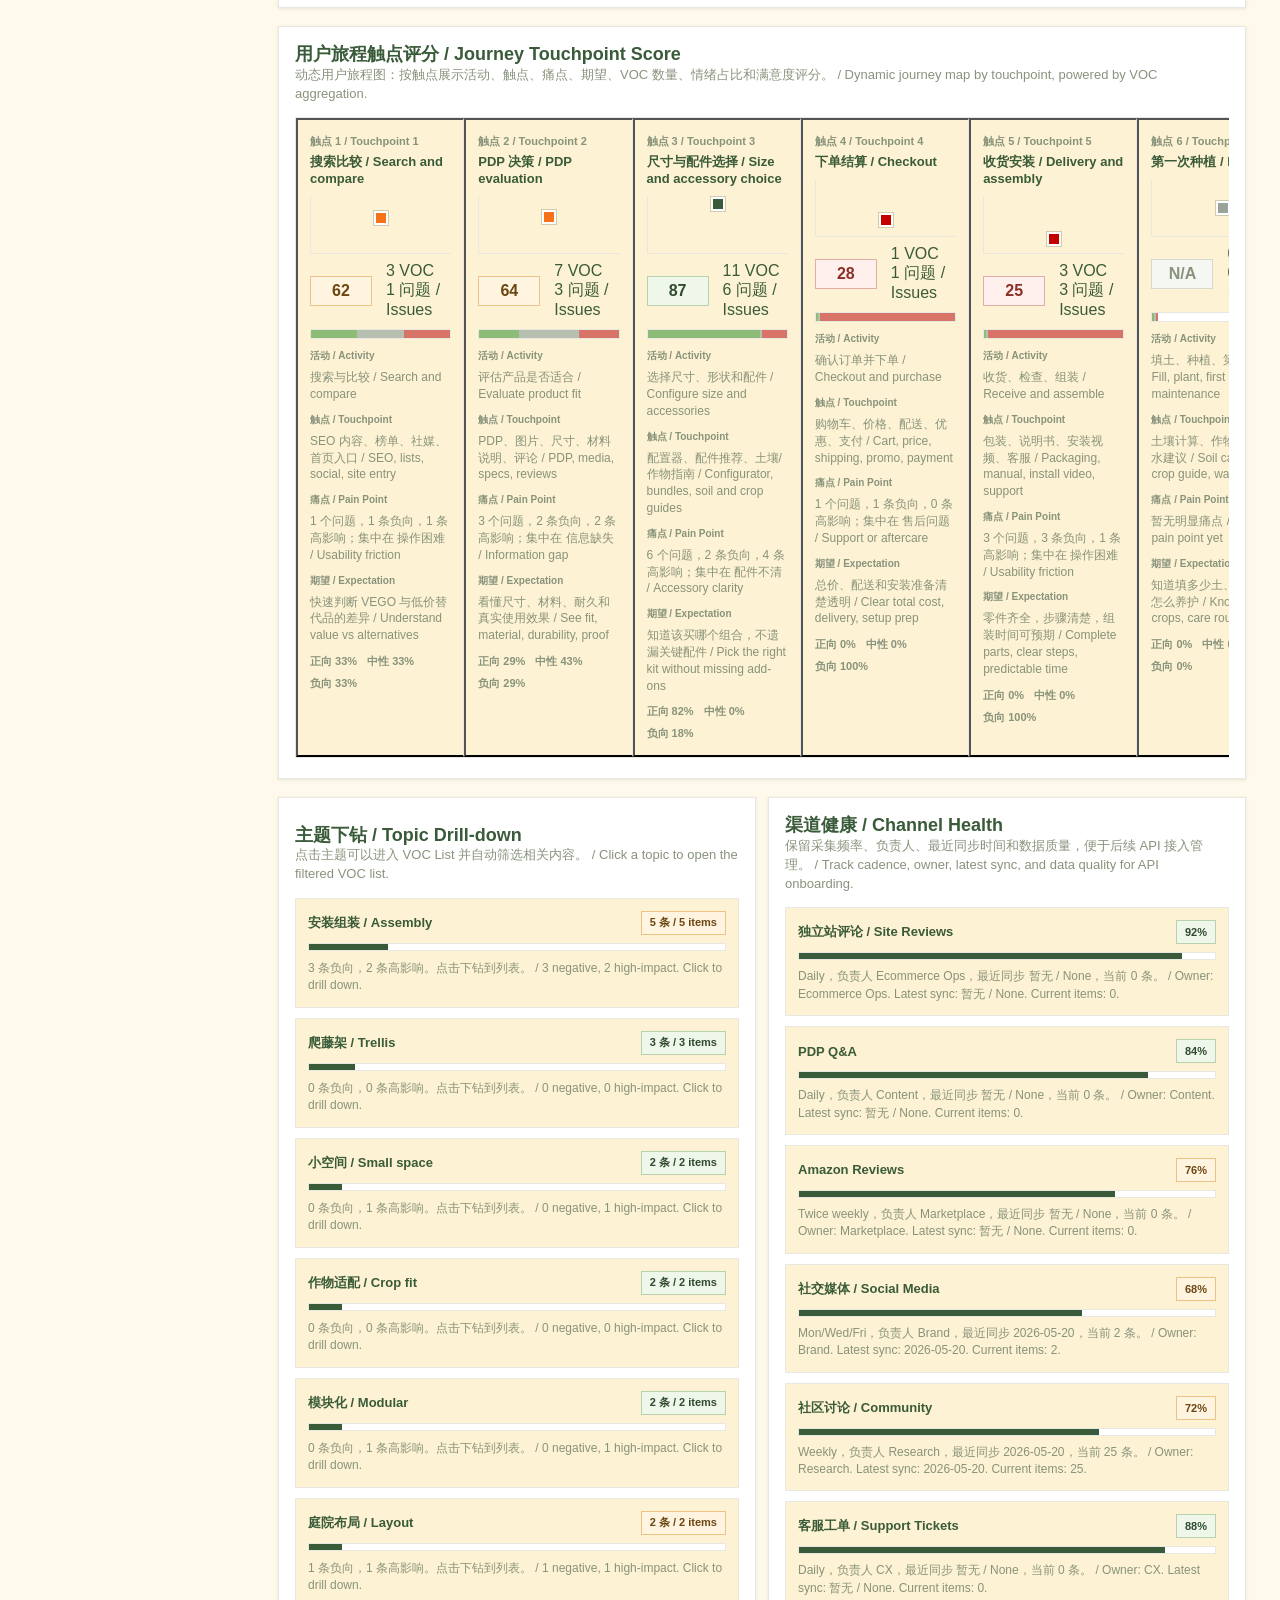
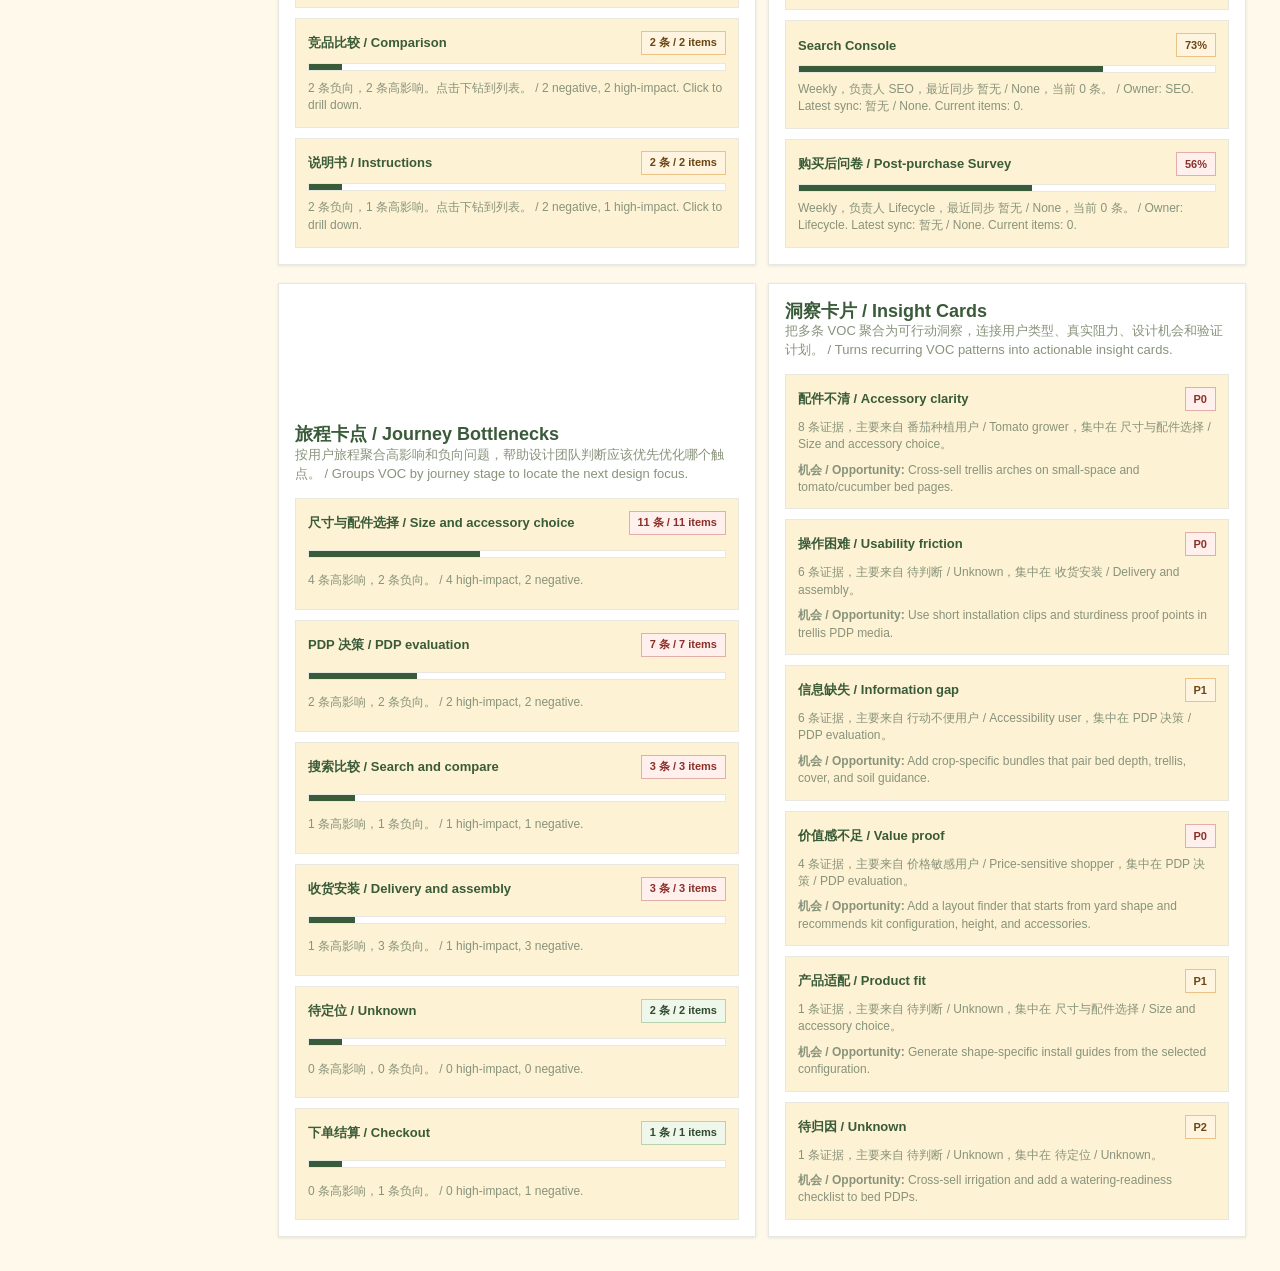
==== commit fa3ae914: "Sync VEGO design system project assets" ====
--- a/vego-voc-system.html
+++ b/vego-voc-system.html
@@ -6,19 +6,19 @@
     <title>VEGO VOC Management System</title>
     <style>
       :root {
-        --bg: #f5f8ef;
+        --bg: #FEF9EB;
         --surface: #ffffff;
-        --surface-2: #f5f8ef;
-        --ink: #17351f;
-        --text: #31513a;
-        --muted: #687a67;
-        --line: #d9dec3;
-        --green: #2f663b;
-        --green-dark: #1e4f2d;
-        --blue: #164d5d;
-        --yellow: #ffd976;
-        --red: #b84b3f;
-        --orange: #ffad4f;
+        --surface-2: #FDF2D3;
+        --ink: #3A5B39;
+        --text: #3A5B39;
+        --muted: #88937C;
+        --line: #E8E8E1;
+        --green: #3A5B39;
+        --green-dark: #304B2F;
+        --blue: #194B64;
+        --yellow: #FFDD81;
+        --red: #C20000;
+        --orange: #F57219;
         --shadow-card: 0 1px 3px rgba(23, 53, 31, 0.1);
         --shadow-popover: 0 10px 24px rgba(23, 53, 31, 0.16);
         --focus: 0 0 0 3px rgba(47, 102, 59, 0.28);
@@ -491,7 +491,7 @@
       }
 
       .mini-trend i.high {
-        background: #ffad4f;
+        background: #F57219;
       }
 
       .trend-legend {
